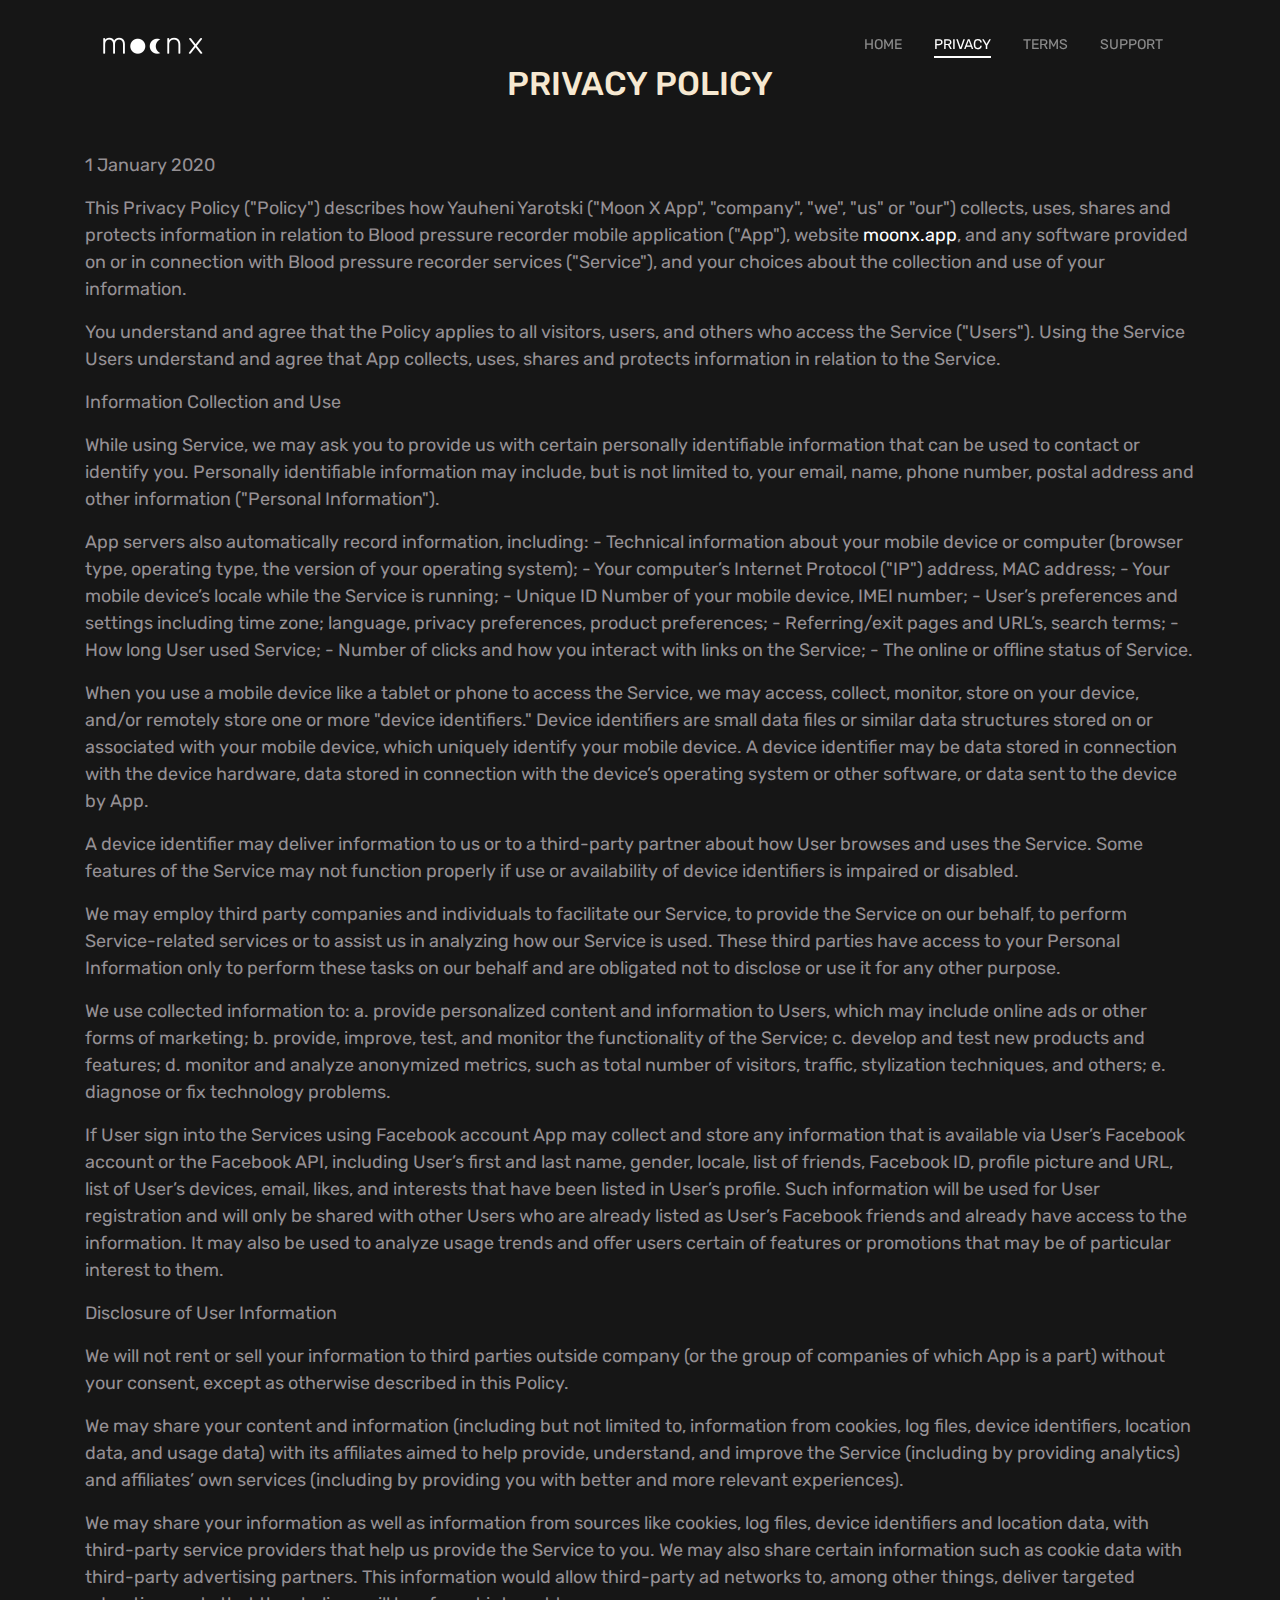
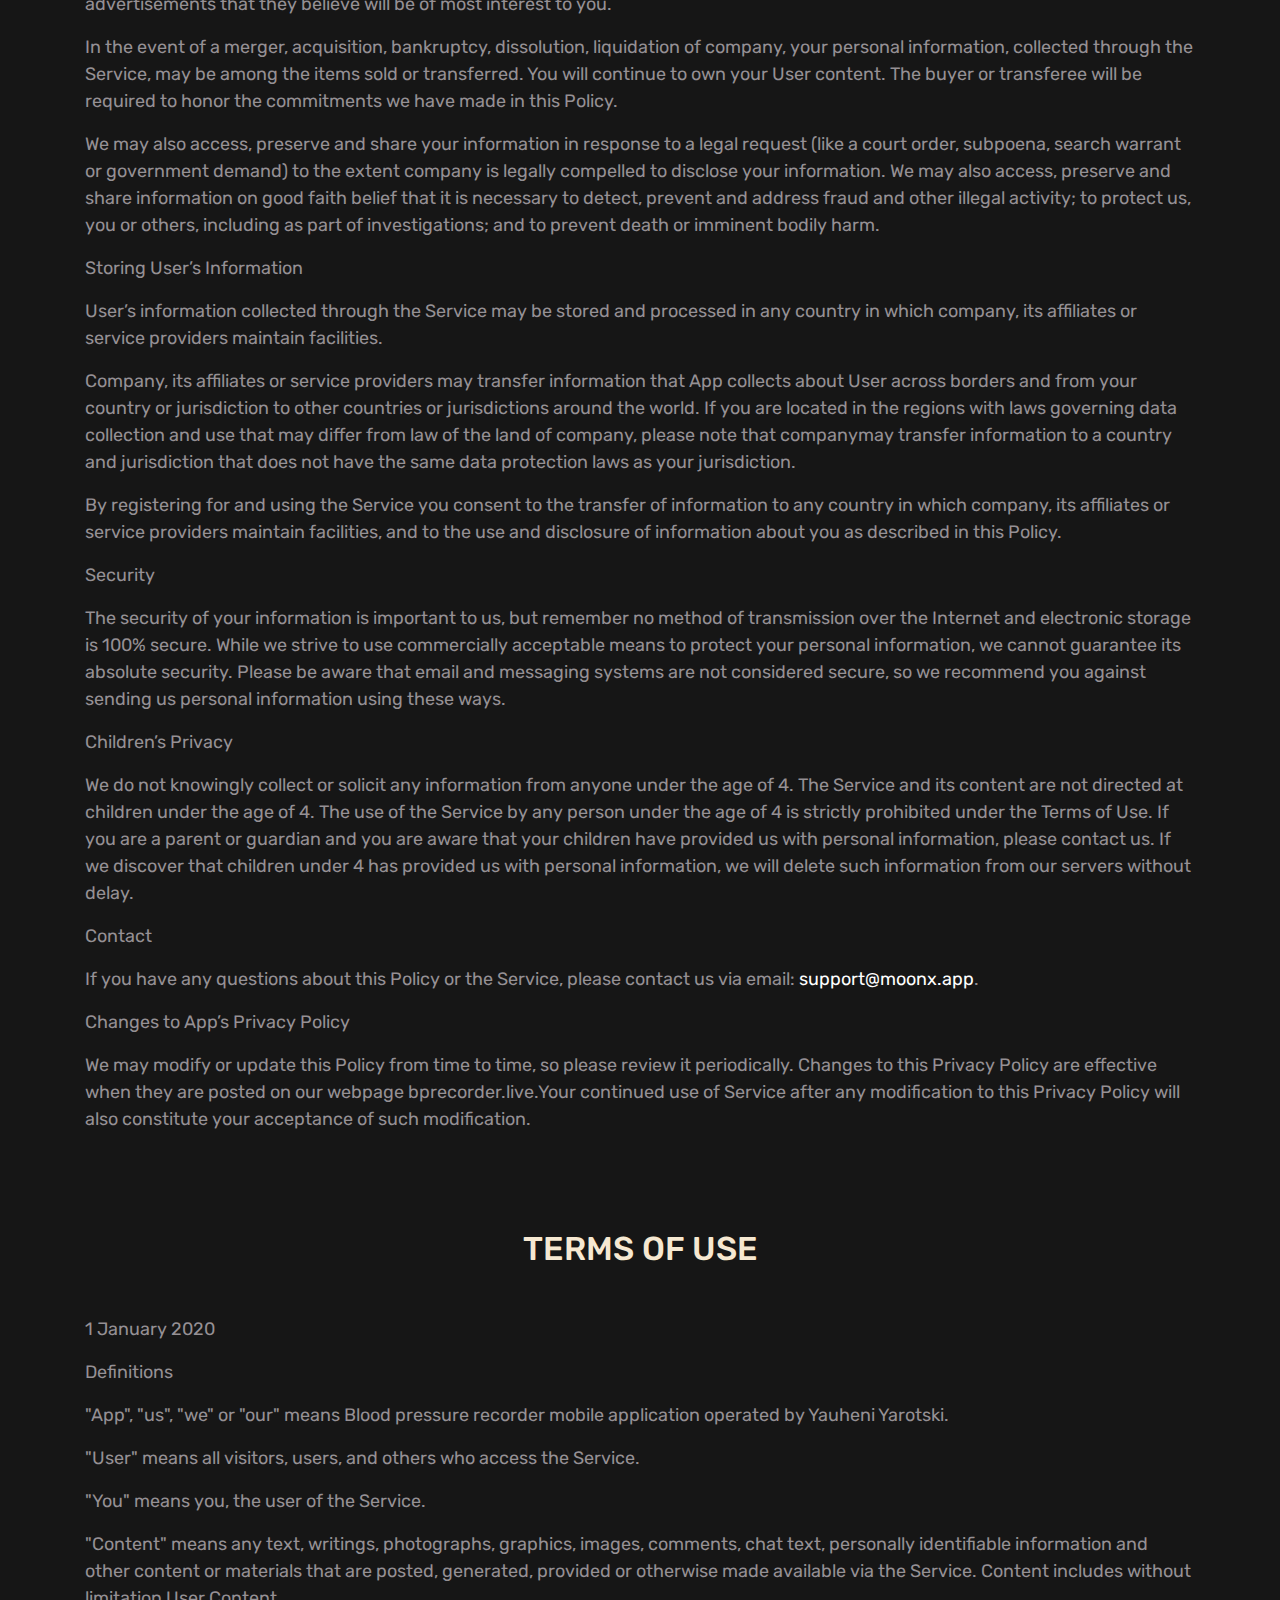
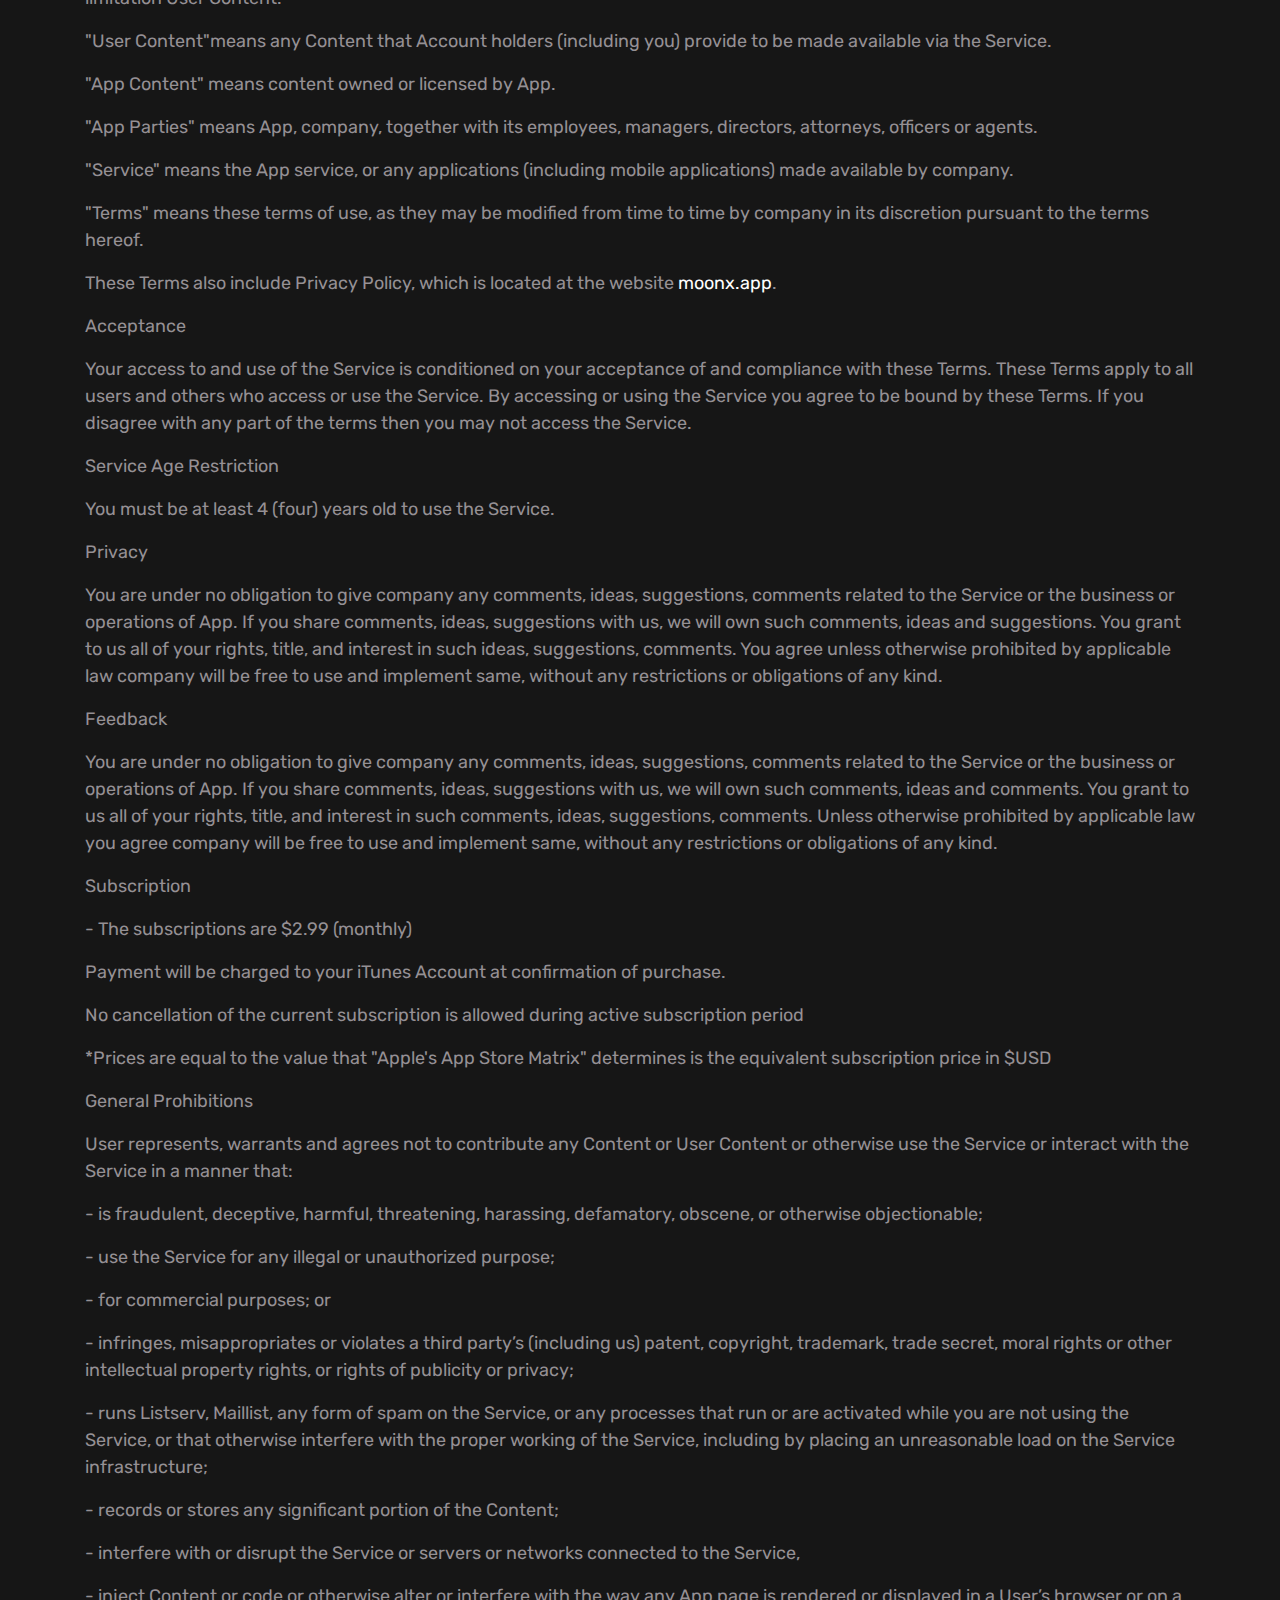
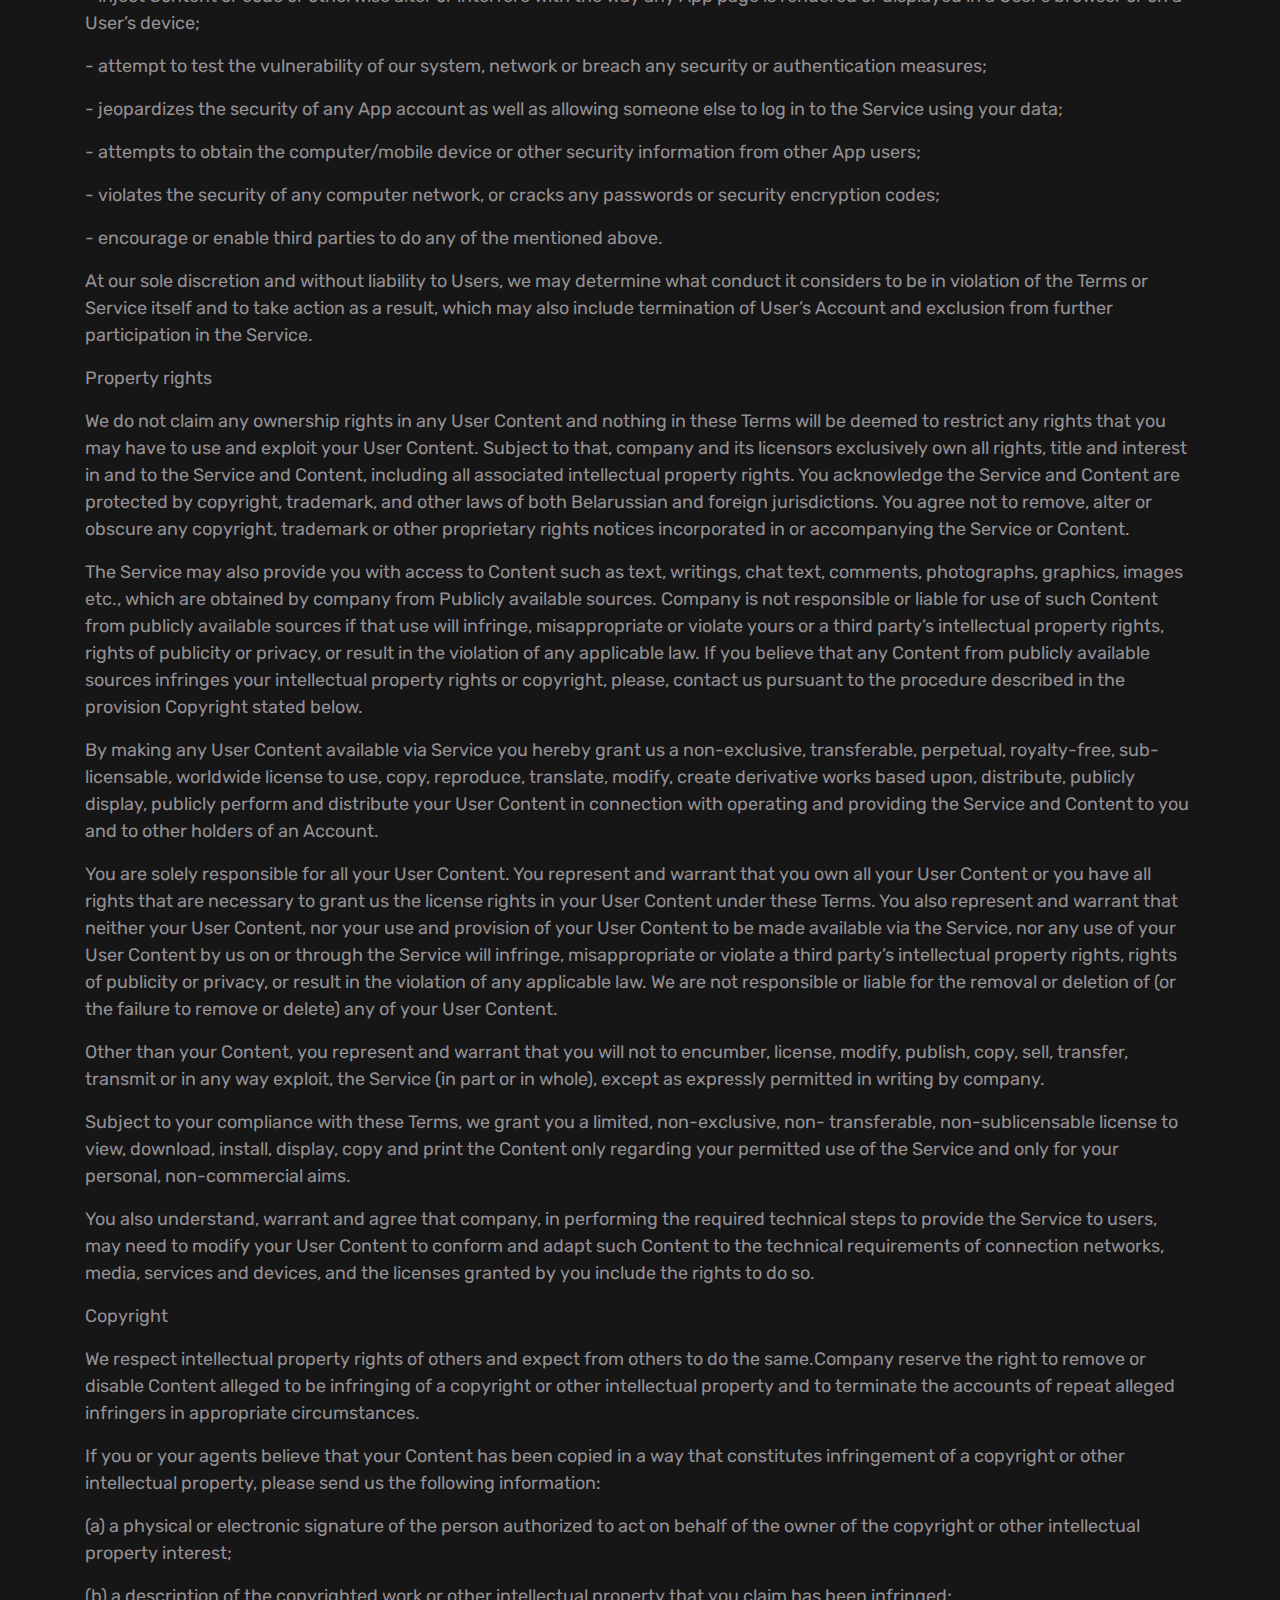
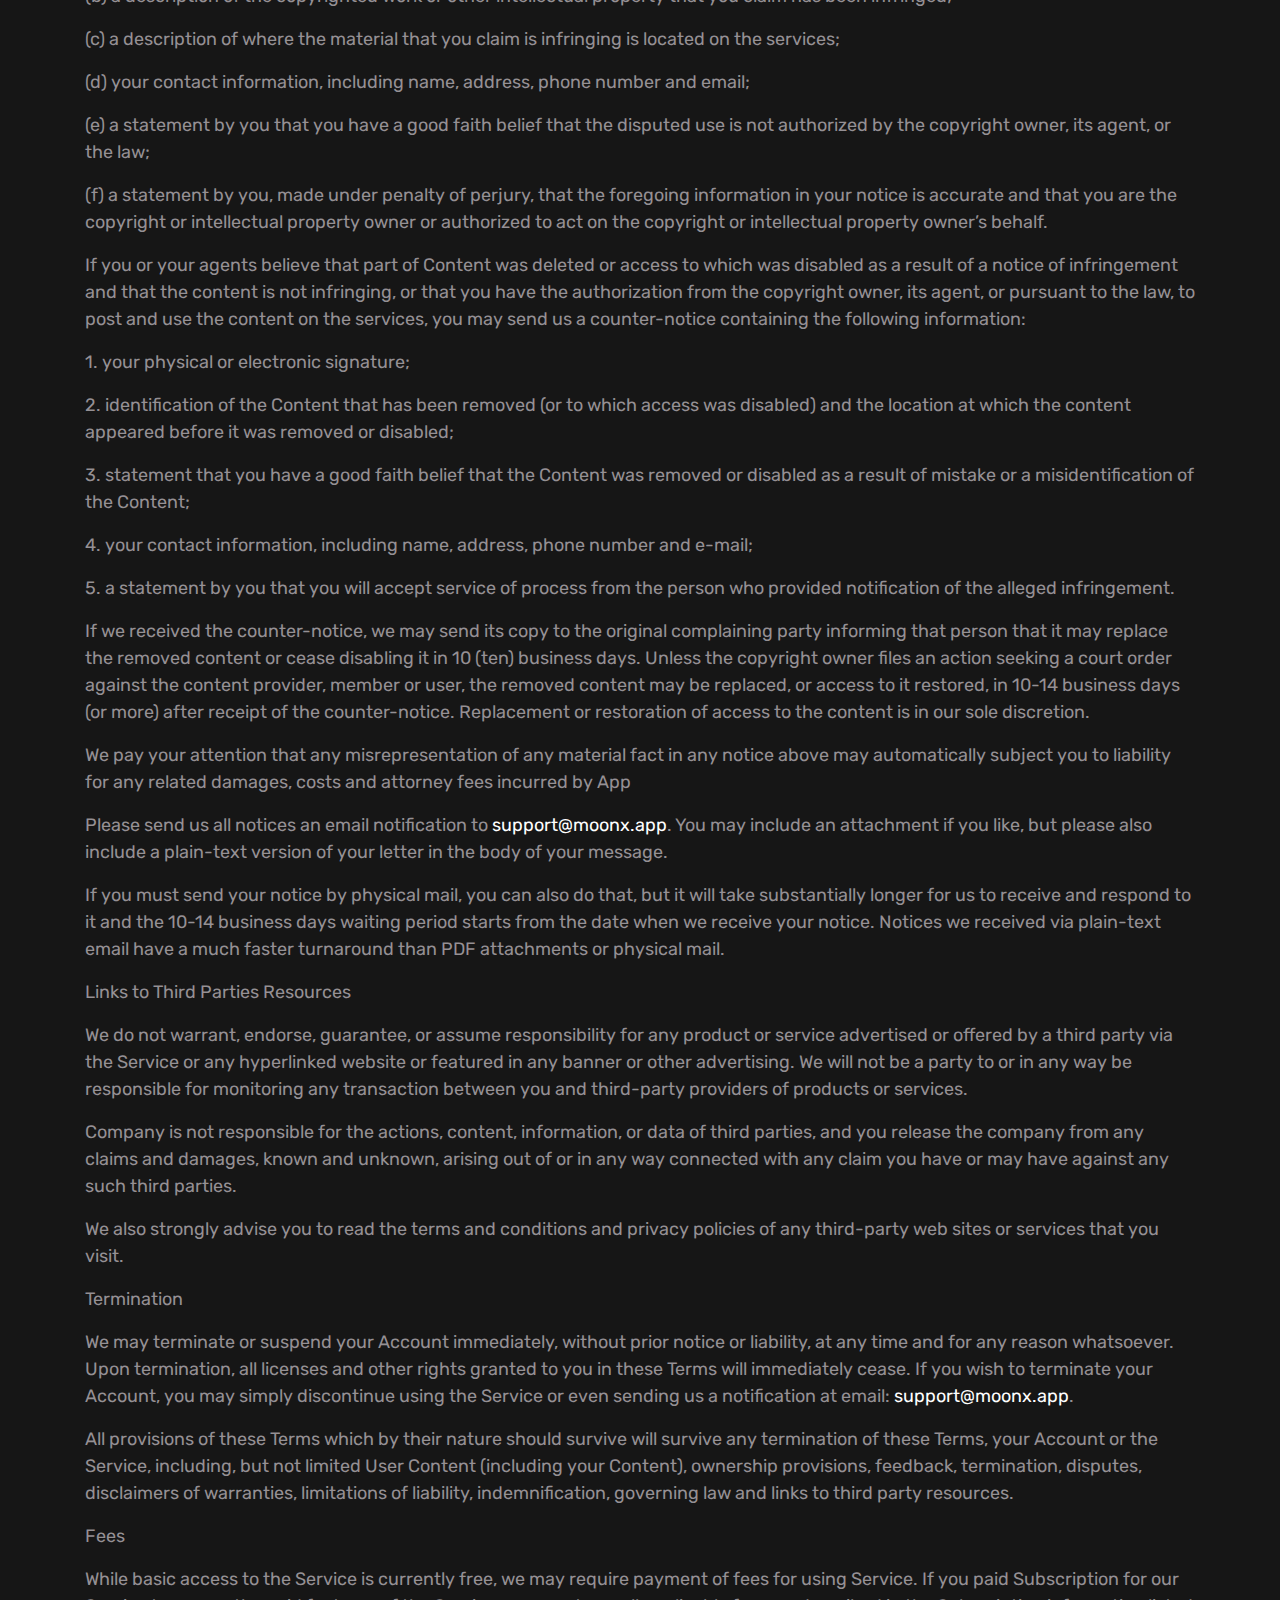
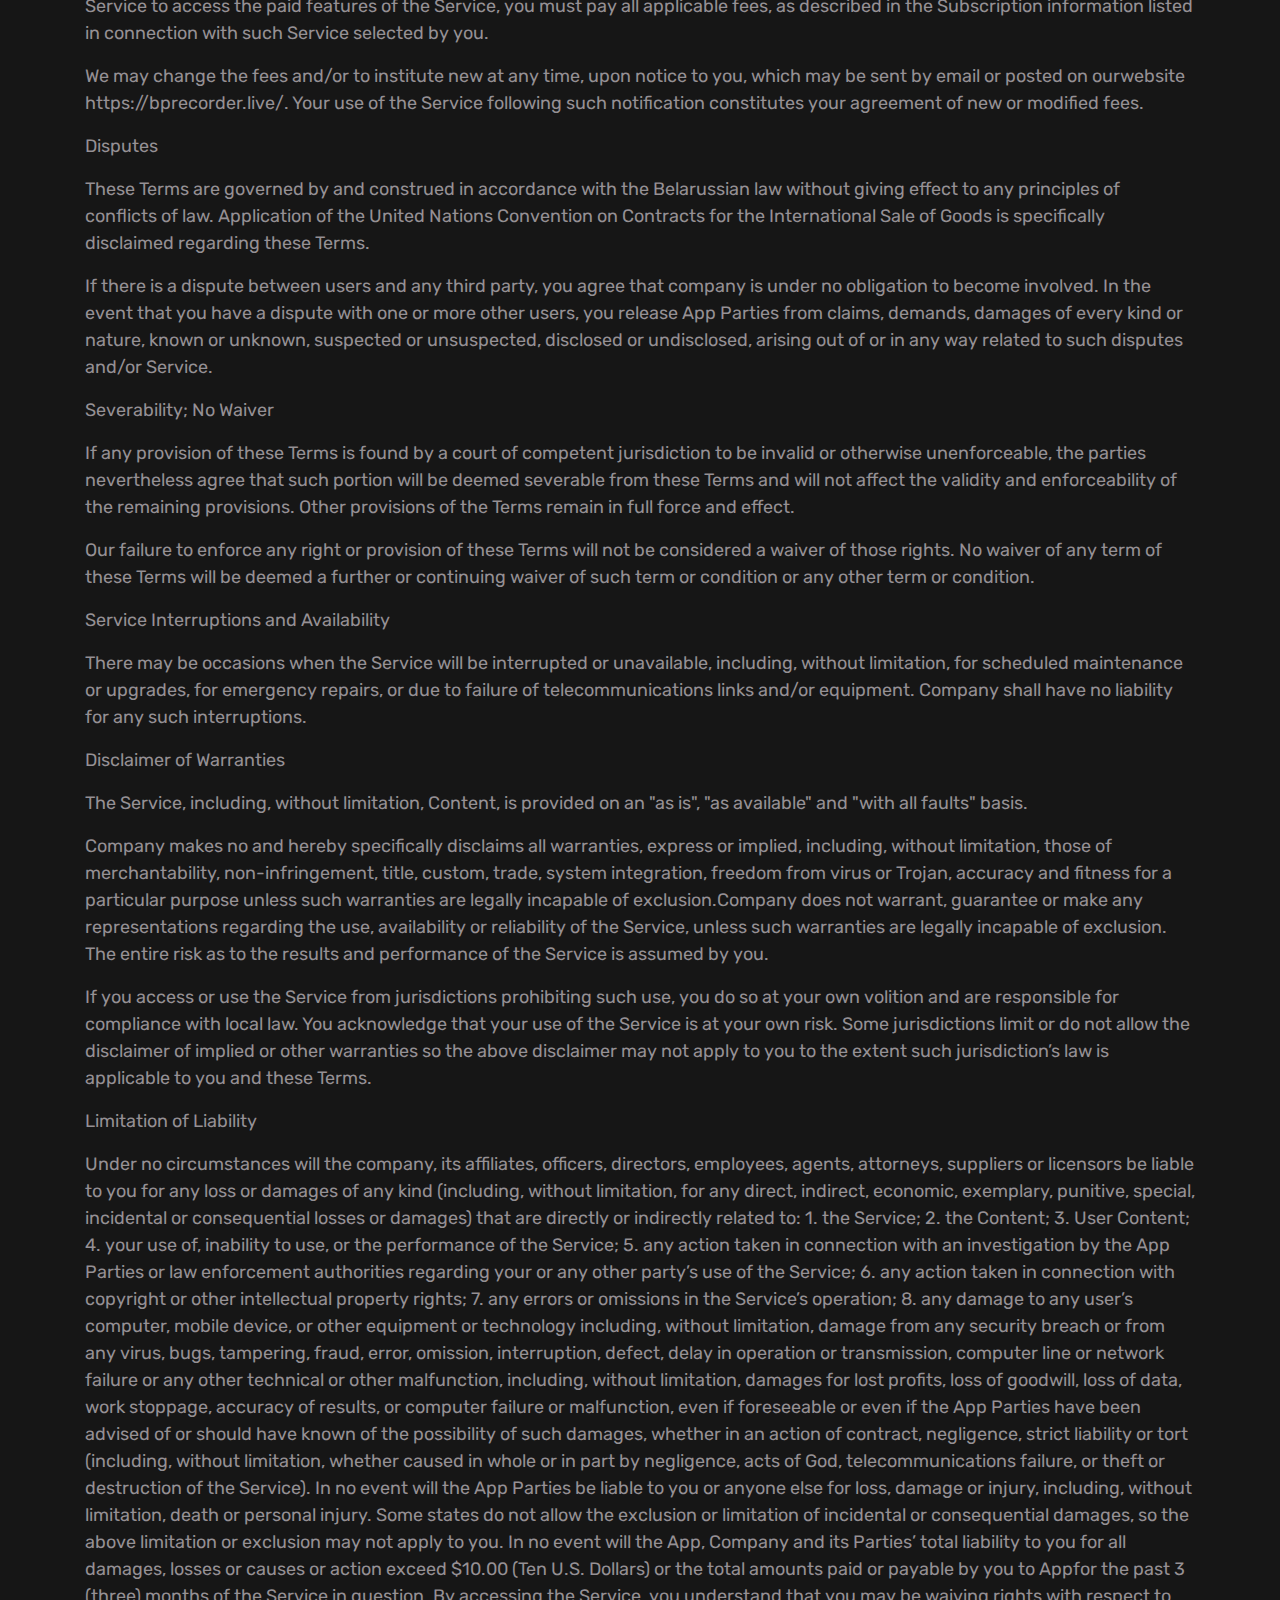
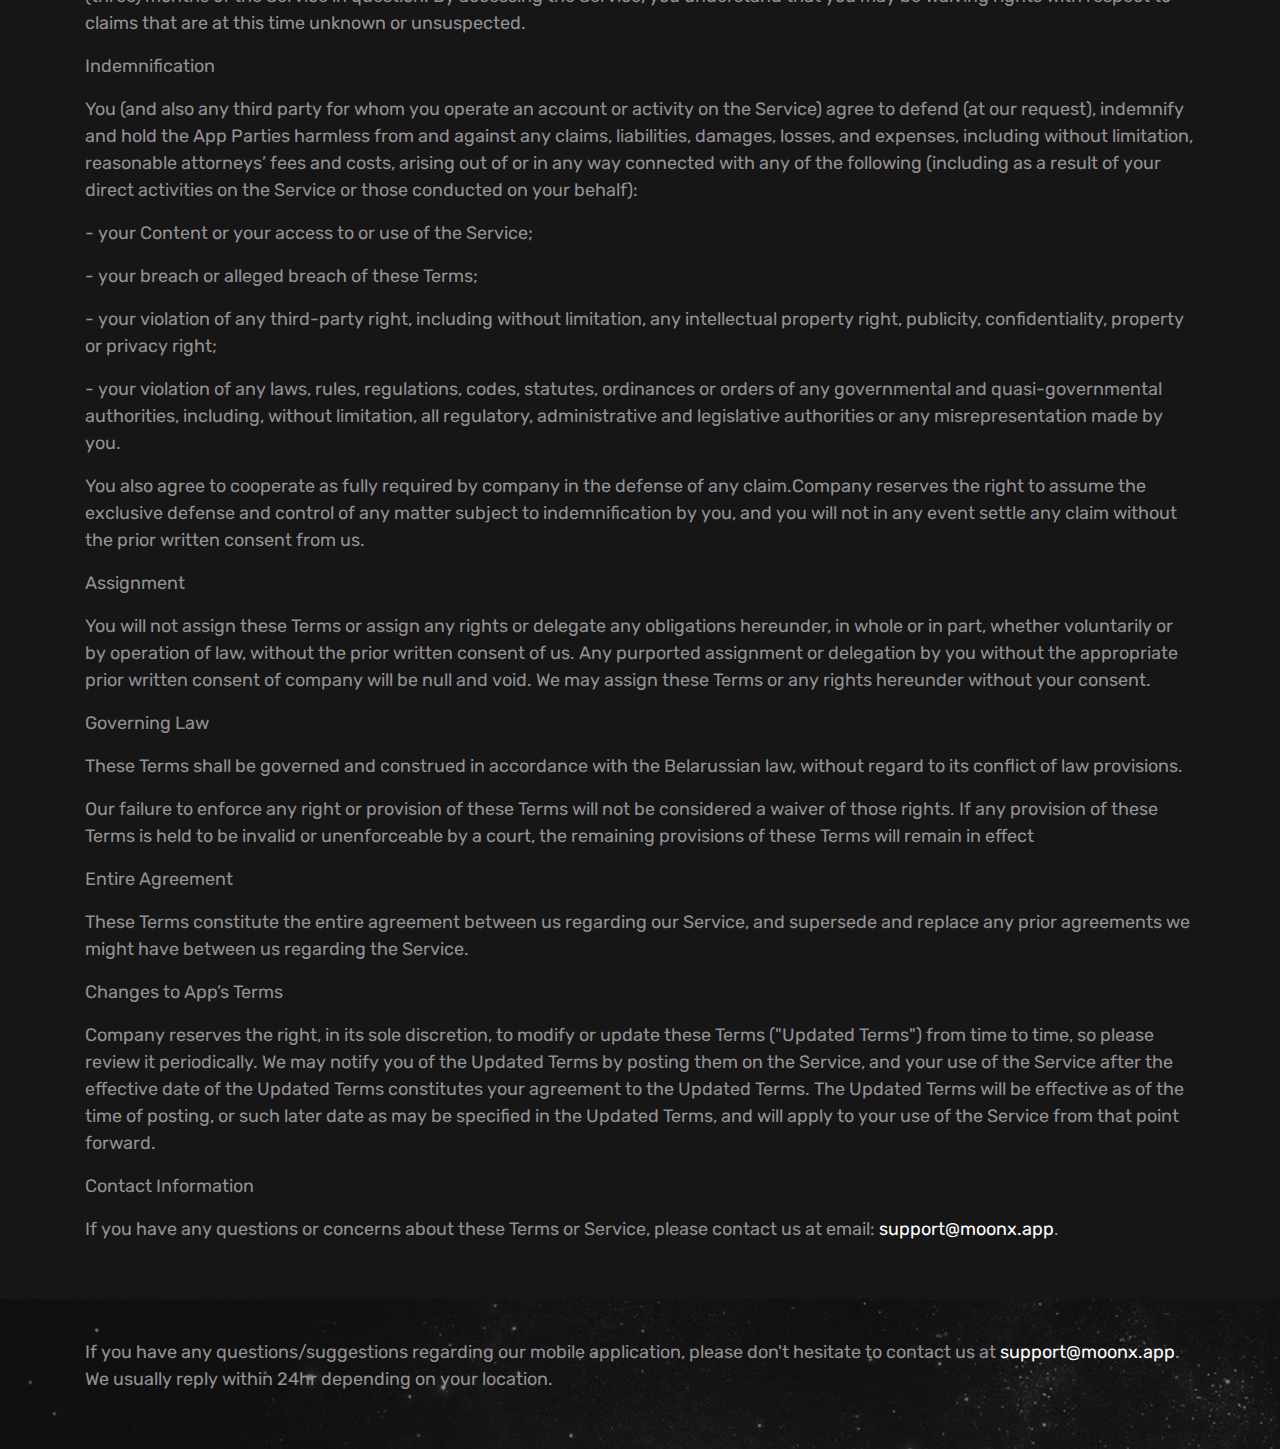
==== privacy.html @ 7638b05c "version 7.01.2020" ====
<!doctype html>
<html lang="en">

<head>
    <title>MobApp - App Landing Page Template</title>
    <!-- Required meta tags -->
    <meta charset="utf-8">
    <meta name="viewport" content="width=device-width, initial-scale=1, shrink-to-fit=no">
    <meta name="description" content="Mobland - Mobile App Landing Page Template">
    <meta name="keywords" content="HTML5, bootstrap, mobile, app, landing, ios, android, responsive">
    <!-- Font -->
    <link rel="dns-prefetch" href="//fonts.googleapis.com">
    <link href="https://fonts.googleapis.com/css?family=Rubik:300,400,500" rel="stylesheet">
    <!-- Bootstrap CSS -->
    <link rel="stylesheet" href="css/bootstrap.min.css">
    <!-- Themify Icons -->
    <link rel="stylesheet" href="css/themify-icons.css">
    <!-- Owl carousel -->
    <link rel="stylesheet" href="css/owl.carousel.min.css">
    <!-- Main css -->
    <link href="css/style.css" rel="stylesheet">
    <!-- timer css -->
    <link rel="stylesheet" media="screen" href="css/normalize.css" />
</head>

<body data-spy="scroll" data-target="#navbar" data-offset="30">

    <!-- Nav Menu -->

    <div class="nav-menu fixed-top">
        <div class="container">
            <div class="row">
                <div class="col-md-12">
                    <nav class="navbar navbar-dark navbar-expand-lg">
                        <a class="navbar-brand" href="index.html"><img src="images/logo.png" class="img-fluid" alt="logo"></a> <button class="navbar-toggler" type="button" data-toggle="collapse" data-target="#navbar" aria-controls="navbar" aria-expanded="false" aria-label="Toggle navigation"> <span class="navbar-toggler-icon"></span> </button>
                        <div class="collapse navbar-collapse" id="navbar">
                            <ul class="navbar-nav ml-auto">
                                <li class="nav-item"> <a class="nav-link active" href="index.html">HOME <span class="sr-only">(current)</span></a> </li>
                                <li class="nav-item"> <a class="nav-link" href="#privacy">PRIVACY</a> </li>
                                <li class="nav-item"> <a class="nav-link" href="#terms">TERMS</a> </li>
                                <li class="nav-item"> <a class="nav-link" href="#support">SUPPORT</a> </li>
                            </ul>
                        </div>
                    </nav>
                </div>
            </div>
        </div>
    </div>




    <div class="section light-bg" id="privacy">
        <div class="container">
            <div class="section-title">          
                </br><h3>PRIVACY POLICY</h3>
            </div>

<p>1 January 2020</p>
<p>This Privacy Policy ("Policy") describes how Yauheni Yarotski ("Moon X App", "company", "we", "us" or "our") collects, uses, shares and protects information in relation to Blood pressure recorder mobile application ("App"), website <a href="https://moonx.app/">moonx.app</a>, and any software provided on or in connection with Blood pressure recorder services ("Service"), and your choices about the collection and use of your information.</p>
<p>You understand and agree that the Policy applies to all visitors, users, and others who access the Service ("Users"). Using the Service Users understand and agree that App collects, uses, shares and protects information in relation to the Service.</p>
<p>Information Collection and Use</p>
<p>While using Service, we may ask you to provide us with certain personally identifiable information that can be used to contact or identify you. Personally identifiable information may include, but is not limited to, your email, name, phone number, postal address and other information ("Personal Information").</p>
<p>App servers also automatically record information, including:

- Technical information about your mobile device or computer (browser type, operating type, the version of your operating system);

- Your computer’s Internet Protocol ("IP") address, MAC address;

- Your mobile device’s locale while the Service is running;

- Unique ID Number of your mobile device, IMEI number;

- User’s preferences and settings including time zone; language, privacy preferences, product preferences;
- Referring/exit pages and URL’s, search terms;
- How long User used Service;

- Number of clicks and how you interact with links on the Service;
- The online or offline status of Service.</p>
<p>When you use a mobile device like a tablet or phone to access the Service, we may access, collect, monitor, store on your device, and/or remotely store one or more "device identifiers." Device identifiers are small data files or similar data structures stored on or associated with your mobile device, which uniquely identify your mobile device. A device identifier may be data stored in connection with the device hardware, data stored in connection with the device’s operating system or other software, or data sent to the device by App.</p>
<p>A device identifier may deliver information to us or to a third-party partner about how User browses and uses the Service. Some features of the Service may not function properly if use or availability of device identifiers is impaired or disabled.</p>
<p>We may employ third party companies and individuals to facilitate our Service, to provide the Service on our behalf, to perform Service-related services or to assist us in analyzing how our Service is used. These third parties have access to your Personal Information only to perform these tasks on our behalf and are obligated not to disclose or use it for any other purpose.</p>
<p>We use collected information to:

a. provide personalized content and information to Users, which may include online ads or other forms of marketing;

b. provide, improve, test, and monitor the functionality of the Service;

c. develop and test new products and features;

d. monitor and analyze anonymized metrics, such as total number of visitors, traffic, stylization techniques, and others;

e. diagnose or fix technology problems.</p>
<p>If User sign into the Services using Facebook account App may collect and store any information that is available via User’s Facebook account or the Facebook API, including User’s first and last name, gender, locale, list of friends, Facebook ID, profile picture and URL, list of User’s devices, email, likes, and interests that have been listed in User’s profile. Such information will be used for User registration and will only be shared with other Users who are already listed as User’s Facebook friends and already have access to the information. It may also be used to analyze usage trends and offer users certain of features or promotions that may be of particular interest to them.</p>
<p>Disclosure of User Information</p>
<p>We will not rent or sell your information to third parties outside company (or the group of companies of which App is a part) without your consent, except as otherwise described in this Policy.</p>
<p>We may share your content and information (including but not limited to, information from cookies, log files, device identifiers, location data, and usage data) with its affiliates aimed to help provide, understand, and improve the Service (including by providing analytics) and affiliates’ own services (including by providing you with better and more relevant experiences).</p>
<p>We may share your information as well as information from sources like cookies, log files, device identifiers and location data, with third-party service providers that help us provide the Service to you. We may also share certain information such as cookie data with third-party advertising partners. This information would allow third-party ad networks to, among other things, deliver targeted advertisements that they believe will be of most interest to you.</p>
<p>In the event of a merger, acquisition, bankruptcy, dissolution, liquidation of company, your personal information, collected through the Service, may be among the items sold or transferred. You will continue to own your User content. The buyer or transferee will be required to honor the commitments we have made in this Policy.</p>
<p>We may also access, preserve and share your information in response to a legal request (like a court order, subpoena, search warrant or government demand) to the extent company is legally compelled to disclose your information. We may also access, preserve and share information on good faith belief that it is necessary to detect, prevent and address fraud and other illegal activity; to protect us, you or others, including as part of investigations; and to prevent death or imminent bodily harm.</p>
<p>Storing User’s Information</p>
<p>User’s information collected through the Service may be stored and processed in any country in which company, its affiliates or service providers maintain facilities.</p>
<p>Company, its affiliates or service providers may transfer information that App collects about User across borders and from your country or jurisdiction to other countries or jurisdictions around the world. If you are located in the regions with laws governing data collection and use that may differ from law of the land of company, please note that companymay transfer information to a country and jurisdiction that does not have the same data protection laws as your jurisdiction.</p>
<p>By registering for and using the Service you consent to the transfer of information to any country in which company, its affiliates or service providers maintain facilities, and to the use and disclosure of information about you as described in this Policy.</p>
<p>Security</p>
<p>The security of your information is important to us, but remember no method of transmission over the Internet and electronic storage is 100% secure. While we strive to use commercially acceptable means to protect your personal information, we cannot guarantee its absolute security. Please be aware that email and messaging systems are not considered secure, so we recommend you against sending us personal information using these ways.</p>
<p>Children’s Privacy</p>
<p>We do not knowingly collect or solicit any information from anyone under the age of 4. The Service and its content are not directed at children under the age of 4. The use of the Service by any person under the age of 4 is strictly prohibited under the Terms of Use. If you are a parent or guardian and you are aware that your children have provided us with personal information, please contact us. If we discover that children under 4 has provided us with personal information, we will delete such information from our servers without delay.</p>
<p>Contact</p>
<p>If you have any questions about this Policy or the Service, please contact us via email: <a href="mailto:support@moonx.app">support@moonx.app</a>.</p>
<p>Changes to App’s Privacy Policy</p>
<p>
We may modify or update this Policy from time to time, so please review it periodically. Changes to this Privacy Policy are effective when they are posted on our webpage bprecorder.live.Your continued use of Service after any modification to this Privacy Policy will also constitute your acceptance of such modification.
</p></p>            


        </div>
    </div>
    <!-- // end .section -->
    
    <div class="section light-bg" id="terms">
        <div class="container">
            <div class="section-title">
                <h3>TERMS OF USE</h3>
            </div>

<p>
1 January 2020
</p>
<p>Definitions</p>
<p>"App", "us", "we" or "our" means Blood pressure recorder mobile application operated by Yauheni Yarotski.</p>
<p>"User" means all visitors, users, and others who access the Service.</p>
<p>"You" means you, the user of the Service.</p>
<p>"Content" means any text, writings, photographs, graphics, images, comments, chat text, personally identifiable information and other content or materials that are posted, generated, provided or otherwise made available via the Service. Content includes without limitation User Content.</p>
<p>"User Content"means any Content that Account holders (including you) provide to be made available via the Service.</p>
<p>"App Content" means content owned or licensed by App.</p>
<p>"App Parties" means App, company, together with its employees, managers, directors, attorneys, officers or agents.</p>
<p>"Service" means the App service, or any applications (including mobile applications) made available by company.</p>
<p>"Terms" means these terms of use, as they may be modified from time to time by company in its discretion pursuant to the terms hereof.</p>
<p>These Terms also include Privacy Policy, which is located at the website <a href="https://moonx.app/">moonx.app</a>.</p>


<p>Acceptance</p>
<p>Your access to and use of the Service is conditioned on your acceptance of and compliance with these Terms. These Terms apply to all users and others who access or use the Service. By accessing or using the Service you agree to be bound by these Terms. If you disagree with any part of the terms then you may not access the Service.</p>
<p>Service Age Restriction</p>
<p>You must be at least 4 (four) years old to use the Service.</p>
<p>Privacy</p>
<p>You are under no obligation to give company any comments, ideas, suggestions, comments related to the Service or the business or operations of App. If you share comments, ideas, suggestions with us, we will own such comments, ideas and suggestions. You grant to us all of your rights, title, and interest in such ideas, suggestions, comments. You agree unless otherwise prohibited by applicable law company will be free to use and implement same, without any restrictions or obligations of any kind.</p>
<p>Feedback</p>
<p>You are under no obligation to give company any comments, ideas, suggestions, comments related to the Service or the business or operations of App. If you share comments, ideas, suggestions with us, we will own such comments, ideas and comments. You grant to us all of your rights, title, and interest in such comments, ideas, suggestions, comments. Unless otherwise prohibited by applicable law you agree company will be free to use and implement same, without any restrictions or obligations of any kind.</p>
<p>Subscription</p>
<p>- The subscriptions are $2.99 (monthly)</p>
<p>Payment will be charged to your iTunes Account at confirmation of purchase.</p>
<p>No cancellation of the current subscription is allowed during active subscription period</p>
<p>*Prices are equal to the value that "Apple's App Store Matrix" determines is the equivalent subscription price in $USD</p>
<p>General Prohibitions</p>
<p>User represents, warrants and agrees not to contribute any Content or User Content or otherwise use the Service or interact with the Service in a manner that:</p>
<p>- is fraudulent, deceptive, harmful, threatening, harassing, defamatory, obscene, or otherwise objectionable;</p>
<p>- use the Service for any illegal or unauthorized purpose;</p>
<p>- for commercial purposes; or</p>
<p>- infringes, misappropriates or violates a third party’s (including us) patent, copyright, trademark, trade secret, moral rights or other intellectual property rights, or rights of publicity or privacy;</p>
<p>- runs Listserv, Maillist, any form of spam on the Service, or any processes that run or are activated while you are not using the Service, or that otherwise interfere with the proper working of the Service, including by placing an unreasonable load on the Service infrastructure;</p>
<p>- records or stores any significant portion of the Content;</p>
<p>- interfere with or disrupt the Service or servers or networks connected to the Service,</p>
<p>- inject Content or code or otherwise alter or interfere with the way any App page is rendered or displayed in a User’s browser or on a User’s device;</p>
<p>- attempt to test the vulnerability of our system, network or breach any security or authentication measures;</p>
<p>- jeopardizes the security of any App account as well as allowing someone else to log in to the Service using your data;</p>
<p>- attempts to obtain the computer/mobile device or other security information from other App users;</p>
<p>- violates the security of any computer network, or cracks any passwords or security encryption codes;</p>
<p>- encourage or enable third parties to do any of the mentioned above.</p>
<p>At our sole discretion and without liability to Users, we may determine what conduct it considers to be in violation of the Terms or Service itself and to take action as a result, which may also include termination of User’s Account and exclusion from further participation in the Service.</p>
<p>Property rights</p>
<p>We do not claim any ownership rights in any User Content and nothing in these Terms will be deemed to restrict any rights that you may have to use and exploit your User Content. Subject to that, company and its licensors exclusively own all rights, title and interest in and to the Service and Content, including all associated intellectual property rights. You acknowledge the Service and Content are protected by copyright, trademark, and other laws of both Belarussian and foreign jurisdictions. You agree not to remove, alter or obscure any copyright, trademark or other proprietary rights notices incorporated in or accompanying the Service or Content.</p>

<p>The Service may also provide you with access to Content such as text, writings, chat text, comments, photographs, graphics, images etc., which are obtained by company from Publicly available sources. Company is not responsible or liable for use of such Content from publicly available sources if that use will infringe, misappropriate or violate yours or a third party’s intellectual property rights, rights of publicity or privacy, or result in the violation of any applicable law. If you believe that any Content from publicly available sources infringes your intellectual property rights or copyright, please, contact us pursuant to the procedure described in the provision Copyright stated below.</p>

<p>By making any User Content available via Service you hereby grant us a non-exclusive, transferable, perpetual, royalty-free, sub-licensable, worldwide license to use, copy, reproduce, translate, modify, create derivative works based upon, distribute, publicly display, publicly perform and distribute your User Content in connection with operating and providing the Service and Content to you and to other holders of an Account.</p>

<p>You are solely responsible for all your User Content. You represent and warrant that you own all your User Content or you have all rights that are necessary to grant us the license rights in your User Content under these Terms. You also represent and warrant that neither your User Content, nor your use and provision of your User Content to be made available via the Service, nor any use of your User Content by us on or through the Service will infringe, misappropriate or violate a third party’s intellectual property rights, rights of publicity or privacy, or result in the violation of any applicable law. We are not responsible or liable for the removal or deletion of (or the failure to remove or delete) any of your User Content.</p>

<p>Other than your Content, you represent and warrant that you will not to encumber, license, modify, publish, copy, sell, transfer, transmit or in any way exploit, the Service (in part or in whole), except as expressly permitted in writing by company.</p>

<p>Subject to your compliance with these Terms, we grant you a limited, non-exclusive, non- transferable, non-sublicensable license to view, download, install, display, copy and print the Content only regarding your permitted use of the Service and only for your personal, non-commercial aims.</p>

<p>You also understand, warrant and agree that company, in performing the required technical steps to provide the Service to users, may need to modify your User Content to conform and adapt such Content to the technical requirements of connection networks, media, services and devices, and the licenses granted by you include the rights to do so.</p>


<p>Copyright</p>

<p>We respect intellectual property rights of others and expect from others to do the same.Company reserve the right to remove or disable Content alleged to be infringing of a copyright or other intellectual property and to terminate the accounts of repeat alleged infringers in appropriate circumstances.</p>

<p>If you or your agents believe that your Content has been copied in a way that constitutes infringement of a copyright or other intellectual property, please send us the following information:</p>

<p>(a) a physical or electronic signature of the person authorized to act on behalf of the owner of the copyright or other intellectual property interest;</p>

<p>(b) a description of the copyrighted work or other intellectual property that you claim has been infringed;</p>

<p>(c) a description of where the material that you claim is infringing is located on the services;</p>

<p>(d) your contact information, including name, address, phone number and email;</p>

<p>(e) a statement by you that you have a good faith belief that the disputed use is not authorized by the copyright owner, its agent, or the law;</p>

<p>(f) a statement by you, made under penalty of perjury, that the foregoing information in your notice is accurate and that you are the copyright or intellectual property owner or authorized to act on the copyright or intellectual property owner’s behalf.</p>

<p>If you or your agents believe that part of Content was deleted or access to which was disabled as a result of a notice of infringement and that the content is not infringing, or that you have the authorization from the copyright owner, its agent, or pursuant to the law, to post and use the content on the services, you may send us a counter-notice containing the following information:</p>

<p>1. your physical or electronic signature;</p>

<p>2. identification of the Content that has been removed (or to which access was disabled) and the location at which the content appeared before it was removed or disabled;</p>

<p>3. statement that you have a good faith belief that the Content was removed or disabled as a result of mistake or a misidentification of the Content;</p>

<p>4. your contact information, including name, address, phone number and e-mail;</p>

<p>5. a statement by you that you will accept service of process from the person who provided notification of the alleged infringement.</p>

<p>If we received the counter-notice, we may send its copy to the original complaining party informing that person that it may replace the removed content or cease disabling it in 10 (ten) business days. Unless the copyright owner files an action seeking a court order against the content provider, member or user, the removed content may be replaced, or access to it restored, in 10-14 business days (or more) after receipt of the counter-notice. Replacement or restoration of access to the content is in our sole discretion.</p>

<p>We pay your attention that any misrepresentation of any material fact in any notice above may automatically subject you to liability for any related damages, costs and attorney fees incurred by App</p>

<p>Please send us all notices an email notification to <a href="mailto:support@moonx.app">support@moonx.app</a>. You may include an attachment if you like, but please also include a plain-text version of your letter in the body of your message.</p>

<p>If you must send your notice by physical mail, you can also do that, but it will take substantially longer for us to receive and respond to it and the 10-14 business days waiting period starts from the date when we receive your notice. Notices we received via plain-text email have a much faster turnaround than PDF attachments or physical mail.</p>

<p>Links to Third Parties Resources</p>

<p>We do not warrant, endorse, guarantee, or assume responsibility for any product or service advertised or offered by a third party via the Service or any hyperlinked website or featured in any banner or other advertising. We will not be a party to or in any way be responsible for monitoring any transaction between you and third-party providers of products or services.</p>

<p>Company is not responsible for the actions, content, information, or data of third parties, and you release the company from any claims and damages, known and unknown, arising out of or in any way connected with any claim you have or may have against any such third parties.</p>

<p>We also strongly advise you to read the terms and conditions and privacy policies of any third-party web sites or services that you visit.</p>

<p>Termination</p>

<p>We may terminate or suspend your Account immediately, without prior notice or liability, at any time and for any reason whatsoever. Upon termination, all licenses and other rights granted to you in these Terms will immediately cease. If you wish to terminate your Account, you may simply discontinue using the Service or even sending us a notification at email: <a href="mailto:support@moonx.app">support@moonx.app</a>.</p>

<p>All provisions of these Terms which by their nature should survive will survive any termination of these Terms, your Account or the Service, including, but not limited User Content (including your Content), ownership provisions, feedback, termination, disputes, disclaimers of warranties, limitations of liability, indemnification, governing law and links to third party resources.</p>

<p>Fees</p>

<p>While basic access to the Service is currently free, we may require payment of fees for using Service. If you paid Subscription for our Service to access the paid features of the Service, you must pay all applicable fees, as described in the Subscription information listed in connection with such Service selected by you.</p>

<p>We may change the fees and/or to institute new at any time, upon notice to you, which may be sent by email or posted on ourwebsite https://bprecorder.live/. Your use of the Service following such notification constitutes your agreement of new or modified fees.</p>

<p>Disputes</p>

<p>These Terms are governed by and construed in accordance with the Belarussian law without giving effect to any principles of conflicts of law. Application of the United Nations Convention on Contracts for the International Sale of Goods is specifically disclaimed regarding these Terms.</p>

<p>If there is a dispute between users and any third party, you agree that company is under no obligation to become involved. In the event that you have a dispute with one or more other users, you release App Parties from claims, demands, damages of every kind or nature, known or unknown, suspected or unsuspected, disclosed or undisclosed, arising out of or in any way related to such disputes and/or Service.</p>
<p>Severability; No Waiver</p>
<p>If any provision of these Terms is found by a court of competent jurisdiction to be invalid or otherwise unenforceable, the parties nevertheless agree that such portion will be deemed severable from these Terms and will not affect the validity and enforceability of the remaining provisions. Other provisions of the Terms remain in full force and effect.</p>
<p>Our failure to enforce any right or provision of these Terms will not be considered a waiver of those rights. No waiver of any term of these Terms will be deemed a further or continuing waiver of such term or condition or any other term or condition.</p>
<p>Service Interruptions and Availability</p>
<p>There may be occasions when the Service will be interrupted or unavailable, including, without limitation, for scheduled maintenance or upgrades, for emergency repairs, or due to failure of telecommunications links and/or equipment. Company shall have no liability for any such interruptions.</p>
<p>Disclaimer of Warranties</p>
<p>The Service, including, without limitation, Content, is provided on an "as is", "as available" and "with all faults" basis.</p>
<p>Company makes no and hereby specifically disclaims all warranties, express or implied, including, without limitation, those of merchantability, non-infringement, title, custom, trade, system integration, freedom from virus or Trojan, accuracy and fitness for a particular purpose unless such warranties are legally incapable of exclusion.Company does not warrant, guarantee or make any representations regarding the use, availability or reliability of the Service, unless such warranties are legally incapable of exclusion. The entire risk as to the results and performance of the Service is assumed by you.</p>
<p>If you access or use the Service from jurisdictions prohibiting such use, you do so at your own volition and are responsible for compliance with local law. You acknowledge that your use of the Service is at your own risk. Some jurisdictions limit or do not allow the disclaimer of implied or other warranties so the above disclaimer may not apply to you to the extent such jurisdiction’s law is applicable to you and these Terms.</p>
<p>Limitation of Liability</p>
<p>Under no circumstances will the company, its affiliates, officers, directors, employees, agents, attorneys, suppliers or licensors be liable to you for any loss or damages of any kind (including, without limitation, for any direct, indirect, economic, exemplary, punitive, special, incidental or consequential losses or damages) that are directly or indirectly related to: 1. the Service; 2. the Content; 3. User Content; 4. your use of, inability to use, or the performance of the Service; 5. any action taken in connection with an investigation by the App Parties or law enforcement authorities regarding your or any other party’s use of the Service; 6. any action taken in connection with copyright or other intellectual property rights; 7. any errors or omissions in the Service’s operation; 8. any damage to any user’s computer, mobile device, or other equipment or technology including, without limitation, damage from any security breach or from any virus, bugs, tampering, fraud, error, omission, interruption, defect, delay in operation or transmission, computer line or network failure or any other technical or other malfunction, including, without limitation, damages for lost profits, loss of goodwill, loss of data, work stoppage, accuracy of results, or computer failure or malfunction, even if foreseeable or even if the App Parties have been advised of or should have known of the possibility of such damages, whether in an action of contract, negligence, strict liability or tort (including, without limitation, whether caused in whole or in part by negligence, acts of God, telecommunications failure, or theft or destruction of the Service). In no event will the App Parties be liable to you or anyone else for loss, damage or injury, including, without limitation, death or personal injury. Some states do not allow the exclusion or limitation of incidental or consequential damages, so the above limitation or exclusion may not apply to you. In no event will the App, Company and its Parties’ total liability to you for all damages, losses or causes or action exceed $10.00 (Ten U.S. Dollars) or the total amounts paid or payable by you to Appfor the past 3 (three) months of the Service in question. By accessing the Service, you understand that you may be waiving rights with respect to claims that are at this time unknown or unsuspected.</p>
<p>Indemnification</p>
<p>You (and also any third party for whom you operate an account or activity on the Service) agree to defend (at our request), indemnify and hold the App Parties harmless from and against any claims, liabilities, damages, losses, and expenses, including without limitation, reasonable attorneys’ fees and costs, arising out of or in any way connected with any of the following (including as a result of your direct activities on the Service or those conducted on your behalf):</p>
<p>- your Content or your access to or use of the Service;</p>
<p>- your breach or alleged breach of these Terms;</p>
<p>- your violation of any third-party right, including without limitation, any intellectual property right, publicity, confidentiality, property or privacy right;</p>
<p>- your violation of any laws, rules, regulations, codes, statutes, ordinances or orders of any governmental and quasi-governmental authorities, including, without limitation, all regulatory, administrative and legislative authorities or any misrepresentation made by you.</p>
<p>You also agree to cooperate as fully required by company in the defense of any claim.Company reserves the right to assume the exclusive defense and control of any matter subject to indemnification by you, and you will not in any event settle any claim without the prior written consent from us.</p>
<p>Assignment</p>
<p>You will not assign these Terms or assign any rights or delegate any obligations hereunder, in whole or in part, whether voluntarily or by operation of law, without the prior written consent of us. Any purported assignment or delegation by you without the appropriate prior written consent of company will be null and void. We may assign these Terms or any rights hereunder without your consent.</p>
<p>Governing Law</p>
<p>These Terms shall be governed and construed in accordance with the Belarussian law, without regard to its conflict of law provisions.</p>
<p>Our failure to enforce any right or provision of these Terms will not be considered a waiver of those rights. If any provision of these Terms is held to be invalid or unenforceable by a court, the remaining provisions of these Terms will remain in effect</p>
<p>Entire Agreement</p>
<p>These Terms constitute the entire agreement between us regarding our Service, and supersede and replace any prior agreements we might have between us regarding the Service.</p>
<p>Changes to App’s Terms</p>
<p>Company reserves the right, in its sole discretion, to modify or update these Terms ("Updated Terms") from time to time, so please review it periodically. We may notify you of the Updated Terms by posting them on the Service, and your use of the Service after the effective date of the Updated Terms constitutes your agreement to the Updated Terms. The Updated Terms will be effective as of the time of posting, or such later date as may be specified in the Updated Terms, and will apply to your use of the Service from that point forward.</p>
<p>Contact Information</p>
<p>If you have any questions or concerns about these Terms or Service, please contact us at email: <a href="mailto:support@moonx.app">support@moonx.app</a>.</p>

        </div>

    </div>
    <!-- // end .section -->


    <div class="section bg-gradient">
        <div class="container" id="support">
            
<p>
If you have any questions/suggestions regarding our mobile application, please don't hesitate to contact us at <a href="mailto:support@moonx.app">support@moonx.app</a>. We usually reply within 24hr depending on your location.
</p>

        </div>

    </div>
    <!-- // end .section -->

    <!-- jQuery and Bootstrap -->
    <script src="js/jquery-3.2.1.min.js"></script>
    <script src="js/bootstrap.bundle.min.js"></script>
    <!-- Plugins JS -->
    <script src="js/owl.carousel.min.js"></script>
    <!-- Custom JS -->
    <script src="js/script.js"></script>
    <!-- Timer JS -->
    <script src="js/countdown.js"></script>
</body>

</html>
---- css/themify-icons.css ----
@font-face {
    font-family: 'themify';
    src: url('../fonts/themify.eot?-fvbane');
    src: url('../fonts/themify.eot?#iefix-fvbane') format('embedded-opentype'), url('../fonts/themify.woff?-fvbane') format('woff'), url('../fonts/themify.ttf?-fvbane') format('truetype'), url('../fonts/themify.svg?-fvbane#themify') format('svg');
    font-weight: normal;
    font-style: normal;
}

[class^="ti-"],
[class*=" ti-"] {
    font-family: 'themify';
    speak: none;
    font-style: normal;
    font-weight: normal;
    font-variant: normal;
    text-transform: none;
    line-height: 1;
    /* Better Font Rendering =========== */
    -webkit-font-smoothing: antialiased;
    -moz-osx-font-smoothing: grayscale;
}

.ti-wand:before {
    content: "\e600";
}

.ti-volume:before {
    content: "\e601";
}

.ti-user:before {
    content: "\e602";
}

.ti-unlock:before {
    content: "\e603";
}

.ti-unlink:before {
    content: "\e604";
}

.ti-trash:before {
    content: "\e605";
}

.ti-thought:before {
    content: "\e606";
}

.ti-target:before {
    content: "\e607";
}

.ti-tag:before {
    content: "\e608";
}

.ti-tablet:before {
    content: "\e609";
}

.ti-star:before {
    content: "\e60a";
}

.ti-spray:before {
    content: "\e60b";
}

.ti-signal:before {
    content: "\e60c";
}

.ti-shopping-cart:before {
    content: "\e60d";
}

.ti-shopping-cart-full:before {
    content: "\e60e";
}

.ti-settings:before {
    content: "\e60f";
}

.ti-search:before {
    content: "\e610";
}

.ti-zoom-in:before {
    content: "\e611";
}

.ti-zoom-out:before {
    content: "\e612";
}

.ti-cut:before {
    content: "\e613";
}

.ti-ruler:before {
    content: "\e614";
}

.ti-ruler-pencil:before {
    content: "\e615";
}

.ti-ruler-alt:before {
    content: "\e616";
}

.ti-bookmark:before {
    content: "\e617";
}

.ti-bookmark-alt:before {
    content: "\e618";
}

.ti-reload:before {
    content: "\e619";
}

.ti-plus:before {
    content: "\e61a";
}

.ti-pin:before {
    content: "\e61b";
}

.ti-pencil:before {
    content: "\e61c";
}

.ti-pencil-alt:before {
    content: "\e61d";
}

.ti-paint-roller:before {
    content: "\e61e";
}

.ti-paint-bucket:before {
    content: "\e61f";
}

.ti-na:before {
    content: "\e620";
}

.ti-mobile:before {
    content: "\e621";
}

.ti-minus:before {
    content: "\e622";
}

.ti-medall:before {
    content: "\e623";
}

.ti-medall-alt:before {
    content: "\e624";
}

.ti-marker:before {
    content: "\e625";
}

.ti-marker-alt:before {
    content: "\e626";
}

.ti-arrow-up:before {
    content: "\e627";
}

.ti-arrow-right:before {
    content: "\e628";
}

.ti-arrow-left:before {
    content: "\e629";
}

.ti-arrow-down:before {
    content: "\e62a";
}

.ti-lock:before {
    content: "\e62b";
}

.ti-location-arrow:before {
    content: "\e62c";
}

.ti-link:before {
    content: "\e62d";
}

.ti-layout:before {
    content: "\e62e";
}

.ti-layers:before {
    content: "\e62f";
}

.ti-layers-alt:before {
    content: "\e630";
}

.ti-key:before {
    content: "\e631";
}

.ti-import:before {
    content: "\e632";
}

.ti-image:before {
    content: "\e633";
}

.ti-heart:before {
    content: "\e634";
}

.ti-heart-broken:before {
    content: "\e635";
}

.ti-hand-stop:before {
    content: "\e636";
}

.ti-hand-open:before {
    content: "\e637";
}

.ti-hand-drag:before {
    content: "\e638";
}

.ti-folder:before {
    content: "\e639";
}

.ti-flag:before {
    content: "\e63a";
}

.ti-flag-alt:before {
    content: "\e63b";
}

.ti-flag-alt-2:before {
    content: "\e63c";
}

.ti-eye:before {
    content: "\e63d";
}

.ti-export:before {
    content: "\e63e";
}

.ti-exchange-vertical:before {
    content: "\e63f";
}

.ti-desktop:before {
    content: "\e640";
}

.ti-cup:before {
    content: "\e641";
}

.ti-crown:before {
    content: "\e642";
}

.ti-comments:before {
    content: "\e643";
}

.ti-comment:before {
    content: "\e644";
}

.ti-comment-alt:before {
    content: "\e645";
}

.ti-close:before {
    content: "\e646";
}

.ti-clip:before {
    content: "\e647";
}

.ti-angle-up:before {
    content: "\e648";
}

.ti-angle-right:before {
    content: "\e649";
}

.ti-angle-left:before {
    content: "\e64a";
}

.ti-angle-down:before {
    content: "\e64b";
}

.ti-check:before {
    content: "\e64c";
}

.ti-check-box:before {
    content: "\e64d";
}

.ti-camera:before {
    content: "\e64e";
}

.ti-announcement:before {
    content: "\e64f";
}

.ti-brush:before {
    content: "\e650";
}

.ti-briefcase:before {
    content: "\e651";
}

.ti-bolt:before {
    content: "\e652";
}

.ti-bolt-alt:before {
    content: "\e653";
}

.ti-blackboard:before {
    content: "\e654";
}

.ti-bag:before {
    content: "\e655";
}

.ti-move:before {
    content: "\e656";
}

.ti-arrows-vertical:before {
    content: "\e657";
}

.ti-arrows-horizontal:before {
    content: "\e658";
}

.ti-fullscreen:before {
    content: "\e659";
}

.ti-arrow-top-right:before {
    content: "\e65a";
}

.ti-arrow-top-left:before {
    content: "\e65b";
}

.ti-arrow-circle-up:before {
    content: "\e65c";
}

.ti-arrow-circle-right:before {
    content: "\e65d";
}

.ti-arrow-circle-left:before {
    content: "\e65e";
}

.ti-arrow-circle-down:before {
    content: "\e65f";
}

.ti-angle-double-up:before {
    content: "\e660";
}

.ti-angle-double-right:before {
    content: "\e661";
}

.ti-angle-double-left:before {
    content: "\e662";
}

.ti-angle-double-down:before {
    content: "\e663";
}

.ti-zip:before {
    content: "\e664";
}

.ti-world:before {
    content: "\e665";
}

.ti-wheelchair:before {
    content: "\e666";
}

.ti-view-list:before {
    content: "\e667";
}

.ti-view-list-alt:before {
    content: "\e668";
}

.ti-view-grid:before {
    content: "\e669";
}

.ti-uppercase:before {
    content: "\e66a";
}

.ti-upload:before {
    content: "\e66b";
}

.ti-underline:before {
    content: "\e66c";
}

.ti-truck:before {
    content: "\e66d";
}

.ti-timer:before {
    content: "\e66e";
}

.ti-ticket:before {
    content: "\e66f";
}

.ti-thumb-up:before {
    content: "\e670";
}

.ti-thumb-down:before {
    content: "\e671";
}

.ti-text:before {
    content: "\e672";
}

.ti-stats-up:before {
    content: "\e673";
}

.ti-stats-down:before {
    content: "\e674";
}

.ti-split-v:before {
    content: "\e675";
}

.ti-split-h:before {
    content: "\e676";
}

.ti-smallcap:before {
    content: "\e677";
}

.ti-shine:before {
    content: "\e678";
}

.ti-shift-right:before {
    content: "\e679";
}

.ti-shift-left:before {
    content: "\e67a";
}

.ti-shield:before {
    content: "\e67b";
}

.ti-notepad:before {
    content: "\e67c";
}

.ti-server:before {
    content: "\e67d";
}

.ti-quote-right:before {
    content: "\e67e";
}

.ti-quote-left:before {
    content: "\e67f";
}

.ti-pulse:before {
    content: "\e680";
}

.ti-printer:before {
    content: "\e681";
}

.ti-power-off:before {
    content: "\e682";
}

.ti-plug:before {
    content: "\e683";
}

.ti-pie-chart:before {
    content: "\e684";
}

.ti-paragraph:before {
    content: "\e685";
}

.ti-panel:before {
    content: "\e686";
}

.ti-package:before {
    content: "\e687";
}

.ti-music:before {
    content: "\e688";
}

.ti-music-alt:before {
    content: "\e689";
}

.ti-mouse:before {
    content: "\e68a";
}

.ti-mouse-alt:before {
    content: "\e68b";
}

.ti-money:before {
    content: "\e68c";
}

.ti-microphone:before {
    content: "\e68d";
}

.ti-menu:before {
    content: "\e68e";
}

.ti-menu-alt:before {
    content: "\e68f";
}

.ti-map:before {
    content: "\e690";
}

.ti-map-alt:before {
    content: "\e691";
}

.ti-loop:before {
    content: "\e692";
}

.ti-location-pin:before {
    content: "\e693";
}

.ti-list:before {
    content: "\e694";
}

.ti-light-bulb:before {
    content: "\e695";
}

.ti-Italic:before {
    content: "\e696";
}

.ti-info:before {
    content: "\e697";
}

.ti-infinite:before {
    content: "\e698";
}

.ti-id-badge:before {
    content: "\e699";
}

.ti-hummer:before {
    content: "\e69a";
}

.ti-home:before {
    content: "\e69b";
}

.ti-help:before {
    content: "\e69c";
}

.ti-headphone:before {
    content: "\e69d";
}

.ti-harddrives:before {
    content: "\e69e";
}

.ti-harddrive:before {
    content: "\e69f";
}

.ti-gift:before {
    content: "\e6a0";
}

.ti-game:before {
    content: "\e6a1";
}

.ti-filter:before {
    content: "\e6a2";
}

.ti-files:before {
    content: "\e6a3";
}

.ti-file:before {
    content: "\e6a4";
}

.ti-eraser:before {
    content: "\e6a5";
}

.ti-envelope:before {
    content: "\e6a6";
}

.ti-download:before {
    content: "\e6a7";
}

.ti-direction:before {
    content: "\e6a8";
}

.ti-direction-alt:before {
    content: "\e6a9";
}

.ti-dashboard:before {
    content: "\e6aa";
}

.ti-control-stop:before {
    content: "\e6ab";
}

.ti-control-shuffle:before {
    content: "\e6ac";
}

.ti-control-play:before {
    content: "\e6ad";
}

.ti-control-pause:before {
    content: "\e6ae";
}

.ti-control-forward:before {
    content: "\e6af";
}

.ti-control-backward:before {
    content: "\e6b0";
}

.ti-cloud:before {
    content: "\e6b1";
}

.ti-cloud-up:before {
    content: "\e6b2";
}

.ti-cloud-down:before {
    content: "\e6b3";
}

.ti-clipboard:before {
    content: "\e6b4";
}

.ti-car:before {
    content: "\e6b5";
}

.ti-calendar:before {
    content: "\e6b6";
}

.ti-book:before {
    content: "\e6b7";
}

.ti-bell:before {
    content: "\e6b8";
}

.ti-basketball:before {
    content: "\e6b9";
}

.ti-bar-chart:before {
    content: "\e6ba";
}

.ti-bar-chart-alt:before {
    content: "\e6bb";
}

.ti-back-right:before {
    content: "\e6bc";
}

.ti-back-left:before {
    content: "\e6bd";
}

.ti-arrows-corner:before {
    content: "\e6be";
}

.ti-archive:before {
    content: "\e6bf";
}

.ti-anchor:before {
    content: "\e6c0";
}

.ti-align-right:before {
    content: "\e6c1";
}

.ti-align-left:before {
    content: "\e6c2";
}

.ti-align-justify:before {
    content: "\e6c3";
}

.ti-align-center:before {
    content: "\e6c4";
}

.ti-alert:before {
    content: "\e6c5";
}

.ti-alarm-clock:before {
    content: "\e6c6";
}

.ti-agenda:before {
    content: "\e6c7";
}

.ti-write:before {
    content: "\e6c8";
}

.ti-window:before {
    content: "\e6c9";
}

.ti-widgetized:before {
    content: "\e6ca";
}

.ti-widget:before {
    content: "\e6cb";
}

.ti-widget-alt:before {
    content: "\e6cc";
}

.ti-wallet:before {
    content: "\e6cd";
}

.ti-video-clapper:before {
    content: "\e6ce";
}

.ti-video-camera:before {
    content: "\e6cf";
}

.ti-vector:before {
    content: "\e6d0";
}

.ti-themify-logo:before {
    content: "\e6d1";
}

.ti-themify-favicon:before {
    content: "\e6d2";
}

.ti-themify-favicon-alt:before {
    content: "\e6d3";
}

.ti-support:before {
    content: "\e6d4";
}

.ti-stamp:before {
    content: "\e6d5";
}

.ti-split-v-alt:before {
    content: "\e6d6";
}

.ti-slice:before {
    content: "\e6d7";
}

.ti-shortcode:before {
    content: "\e6d8";
}

.ti-shift-right-alt:before {
    content: "\e6d9";
}

.ti-shift-left-alt:before {
    content: "\e6da";
}

.ti-ruler-alt-2:before {
    content: "\e6db";
}

.ti-receipt:before {
    content: "\e6dc";
}

.ti-pin2:before {
    content: "\e6dd";
}

.ti-pin-alt:before {
    content: "\e6de";
}

.ti-pencil-alt2:before {
    content: "\e6df";
}

.ti-palette:before {
    content: "\e6e0";
}

.ti-more:before {
    content: "\e6e1";
}

.ti-more-alt:before {
    content: "\e6e2";
}

.ti-microphone-alt:before {
    content: "\e6e3";
}

.ti-magnet:before {
    content: "\e6e4";
}

.ti-line-double:before {
    content: "\e6e5";
}

.ti-line-dotted:before {
    content: "\e6e6";
}

.ti-line-dashed:before {
    content: "\e6e7";
}

.ti-layout-width-full:before {
    content: "\e6e8";
}

.ti-layout-width-default:before {
    content: "\e6e9";
}

.ti-layout-width-default-alt:before {
    content: "\e6ea";
}

.ti-layout-tab:before {
    content: "\e6eb";
}

.ti-layout-tab-window:before {
    content: "\e6ec";
}

.ti-layout-tab-v:before {
    content: "\e6ed";
}

.ti-layout-tab-min:before {
    content: "\e6ee";
}

.ti-layout-slider:before {
    content: "\e6ef";
}

.ti-layout-slider-alt:before {
    content: "\e6f0";
}

.ti-layout-sidebar-right:before {
    content: "\e6f1";
}

.ti-layout-sidebar-none:before {
    content: "\e6f2";
}

.ti-layout-sidebar-left:before {
    content: "\e6f3";
}

.ti-layout-placeholder:before {
    content: "\e6f4";
}

.ti-layout-menu:before {
    content: "\e6f5";
}

.ti-layout-menu-v:before {
    content: "\e6f6";
}

.ti-layout-menu-separated:before {
    content: "\e6f7";
}

.ti-layout-menu-full:before {
    content: "\e6f8";
}

.ti-layout-media-right-alt:before {
    content: "\e6f9";
}

.ti-layout-media-right:before {
    content: "\e6fa";
}

.ti-layout-media-overlay:before {
    content: "\e6fb";
}

.ti-layout-media-overlay-alt:before {
    content: "\e6fc";
}

.ti-layout-media-overlay-alt-2:before {
    content: "\e6fd";
}

.ti-layout-media-left-alt:before {
    content: "\e6fe";
}

.ti-layout-media-left:before {
    content: "\e6ff";
}

.ti-layout-media-center-alt:before {
    content: "\e700";
}

.ti-layout-media-center:before {
    content: "\e701";
}

.ti-layout-list-thumb:before {
    content: "\e702";
}

.ti-layout-list-thumb-alt:before {
    content: "\e703";
}

.ti-layout-list-post:before {
    content: "\e704";
}

.ti-layout-list-large-image:before {
    content: "\e705";
}

.ti-layout-line-solid:before {
    content: "\e706";
}

.ti-layout-grid4:before {
    content: "\e707";
}

.ti-layout-grid3:before {
    content: "\e708";
}

.ti-layout-grid2:before {
    content: "\e709";
}

.ti-layout-grid2-thumb:before {
    content: "\e70a";
}

.ti-layout-cta-right:before {
    content: "\e70b";
}

.ti-layout-cta-left:before {
    content: "\e70c";
}

.ti-layout-cta-center:before {
    content: "\e70d";
}

.ti-layout-cta-btn-right:before {
    content: "\e70e";
}

.ti-layout-cta-btn-left:before {
    content: "\e70f";
}

.ti-layout-column4:before {
    content: "\e710";
}

.ti-layout-column3:before {
    content: "\e711";
}

.ti-layout-column2:before {
    content: "\e712";
}

.ti-layout-accordion-separated:before {
    content: "\e713";
}

.ti-layout-accordion-merged:before {
    content: "\e714";
}

.ti-layout-accordion-list:before {
    content: "\e715";
}

.ti-ink-pen:before {
    content: "\e716";
}

.ti-info-alt:before {
    content: "\e717";
}

.ti-help-alt:before {
    content: "\e718";
}

.ti-headphone-alt:before {
    content: "\e719";
}

.ti-hand-point-up:before {
    content: "\e71a";
}

.ti-hand-point-right:before {
    content: "\e71b";
}

.ti-hand-point-left:before {
    content: "\e71c";
}

.ti-hand-point-down:before {
    content: "\e71d";
}

.ti-gallery:before {
    content: "\e71e";
}

.ti-face-smile:before {
    content: "\e71f";
}

.ti-face-sad:before {
    content: "\e720";
}

.ti-credit-card:before {
    content: "\e721";
}

.ti-control-skip-forward:before {
    content: "\e722";
}

.ti-control-skip-backward:before {
    content: "\e723";
}

.ti-control-record:before {
    content: "\e724";
}

.ti-control-eject:before {
    content: "\e725";
}

.ti-comments-smiley:before {
    content: "\e726";
}

.ti-brush-alt:before {
    content: "\e727";
}

.ti-youtube:before {
    content: "\e728";
}

.ti-vimeo:before {
    content: "\e729";
}

.ti-twitter:before {
    content: "\e72a";
}

.ti-time:before {
    content: "\e72b";
}

.ti-tumblr:before {
    content: "\e72c";
}

.ti-skype:before {
    content: "\e72d";
}

.ti-share:before {
    content: "\e72e";
}

.ti-share-alt:before {
    content: "\e72f";
}

.ti-rocket:before {
    content: "\e730";
}

.ti-pinterest:before {
    content: "\e731";
}

.ti-new-window:before {
    content: "\e732";
}

.ti-microsoft:before {
    content: "\e733";
}

.ti-list-ol:before {
    content: "\e734";
}

.ti-linkedin:before {
    content: "\e735";
}

.ti-layout-sidebar-2:before {
    content: "\e736";
}

.ti-layout-grid4-alt:before {
    content: "\e737";
}

.ti-layout-grid3-alt:before {
    content: "\e738";
}

.ti-layout-grid2-alt:before {
    content: "\e739";
}

.ti-layout-column4-alt:before {
    content: "\e73a";
}

.ti-layout-column3-alt:before {
    content: "\e73b";
}

.ti-layout-column2-alt:before {
    content: "\e73c";
}

.ti-instagram:before {
    content: "\e73d";
}

.ti-google:before {
    content: "\e73e";
}

.ti-github:before {
    content: "\e73f";
}

.ti-flickr:before {
    content: "\e740";
}

.ti-facebook:before {
    content: "\e741";
}

.ti-dropbox:before {
    content: "\e742";
}

.ti-dribbble:before {
    content: "\e743";
}

.ti-apple:before {
    content: "\e744";
}

.ti-android:before {
    content: "\e745";
}

.ti-save:before {
    content: "\e746";
}

.ti-save-alt:before {
    content: "\e747";
}

.ti-yahoo:before {
    content: "\e748";
}

.ti-wordpress:before {
    content: "\e749";
}

.ti-vimeo-alt:before {
    content: "\e74a";
}

.ti-twitter-alt:before {
    content: "\e74b";
}

.ti-tumblr-alt:before {
    content: "\e74c";
}

.ti-trello:before {
    content: "\e74d";
}

.ti-stack-overflow:before {
    content: "\e74e";
}

.ti-soundcloud:before {
    content: "\e74f";
}

.ti-sharethis:before {
    content: "\e750";
}

.ti-sharethis-alt:before {
    content: "\e751";
}

.ti-reddit:before {
    content: "\e752";
}

.ti-pinterest-alt:before {
    content: "\e753";
}

.ti-microsoft-alt:before {
    content: "\e754";
}

.ti-linux:before {
    content: "\e755";
}

.ti-jsfiddle:before {
    content: "\e756";
}

.ti-joomla:before {
    content: "\e757";
}

.ti-html5:before {
    content: "\e758";
}

.ti-flickr-alt:before {
    content: "\e759";
}

.ti-email:before {
    content: "\e75a";
}

.ti-drupal:before {
    content: "\e75b";
}

.ti-dropbox-alt:before {
    content: "\e75c";
}

.ti-css3:before {
    content: "\e75d";
}

.ti-rss:before {
    content: "\e75e";
}

.ti-rss-alt:before {
    content: "\e75f";
}

.ti-lg {
    font-size: 1.33333333em;
    line-height: 0.75em;
    vertical-align: -15%;
}

.ti-2x {
    font-size: 2em;
}

.ti-3x {
    font-size: 3em;
}

.ti-4x {
    font-size: 4em;
}

.ti-5x {
    font-size: 5em;
}
---- css/style.css ----
@charset "UTF-8";

/*

Style   : MobApp CSS
Version : 1.0
Author  : Surjith S M
URI     : https://surjithctly.in/

Copyright © All rights Reserved 

*/


/*------------------------
[TABLE OF CONTENTS]
    
1. GLOBAL STYLES
2. NAVBAR
3. HERO
4. TABS
5. TESTIMONIALS
6. IMAGE GALLERY
7. PRICING
8. CALL TO ACTION
9. FOOTER

------------------------*/


/* GLOBAL
----------------------*/
#CDT {
    font-size: 60px;
    color: #eee;
    margin: auto;
    text-align: center;
    padding-bottom: 45px;
}

#CDT .number-wrapper {
    margin: 10px;
    -moz-box-shadow: 0 5px 8px #000000;
    -webkit-box-shadow: 0 5px 8px #000000;
    box-shadow: 0 5px 8px #000000;
    position: relative;
}

#CDT .number {
    display: inline-block;
    *display: inline;
    *zoom: 1;
    background: #000;
    background-image: linear-gradient(bottom, #000000 2%, #3c3c3c 50%, #000000 100%);
    background-image: -o-linear-gradient(bottom, #000000 2%, #3c3c3c 50%, #000000 100%);
    background-image: -moz-linear-gradient(bottom, #000000 2%, #3c3c3c 50%, #000000 100%);
    background-image: -webkit-linear-gradient(bottom, #000000 2%, #3c3c3c 50%, #000000 100%);
    background-image: -ms-linear-gradient(bottom, #000000 2%, #3c3c3c 50%, #000000 100%);
    -webkit-border-top-right-radius: 7px;
    -webkit-border-bottom-right-radius: 0;
    -webkit-border-bottom-left-radius: 0;
    -webkit-border-top-left-radius: 0;
    -moz-border-radius-topright: 7px;
    -moz-border-radius-bottomright: 0;
    -moz-border-radius-bottomleft: 0;
    -moz-border-radius-topleft: 0;
    border-top-right-radius: 7px;
    border-bottom-right-radius: 0;
    border-bottom-left-radius: 0;
    border-top-left-radius: 0;
    -webkit-border-radius: 7px;
    -moz-border-radius: 7px;
    border-radius: 7px;
    -moz-background-clip: padding;
    -webkit-background-clip: padding-box;
    background-clip: padding-box;
    padding: 0 12px;
    height: 80px;
    line-height: 80px;
    text-align: center;
    border: 1px solid #555;
    -moz-box-shadow: inset 0 4px 0 rgba(255, 255, 255, 0.2);
    -webkit-box-shadow: inset 0 4px 0 rgba(255, 255, 255, 0.2);
    box-shadow: inset 0 4px 0 rgba(255, 255, 255, 0.2);
    -moz-text-shadow: 0 3px 3px #000000;
    -webkit-text-shadow: 0 3px 3px #000000;
    text-shadow: 0 3px 3px #000000;
}
       
#CDT .line {
    position: absolute;
    width: 100%;
    height: 1px;
    top: 52%;
    left: 0;
    background: #000;
    -moz-box-shadow: 0 1px 0 rgba(255, 255, 255, 0.2);
    -webkit-box-shadow: 0 1px 0 rgba(255, 255, 255, 0.2);
    box-shadow: 0 1px 0 rgba(255, 255, 255, 0.2);
}
       
.caption {
   font-size: 12px;
   position: absolute;
   bottom: -30px;
   left: 0;
   text-align: center;
   width: 100%;
   color: #777;
}

body {
    font-family: 'Rubik', sans-serif;
    position: relative;
    background-color: #343434;
}

a {
    color: #fff;
}

a:hover,
a:focus {
    color: #f6e8d1;
}

h1 {
    font-size: 60px;
    font-weight: 300;
    letter-spacing: -1px;
    margin-bottom: 1.5rem;
}

h2 {
    font-size: 45px;
    font-weight: 300;
    color: #f6e8d1;
    letter-spacing: -1px;
    margin-bottom: 1rem;
}

h3 {
    color: #f6e8d1;
    font-size: 33px;
    font-weight: 500;
}

h4 {
    font-size: 20px;
    font-weight: 500;
    color: #f6e8d1;
}

h5 {
    font-size: 28px;
    font-weight: 300;
    color: #f6e8d1;
    margin-bottom: 0.7rem;
}

p {
    color: #959094;
    font-size: 18px;
}


p.lead {
    color: #fff;
    margin-bottom: 2rem;
}

.text-primary {
    color: #fff !important;
}

.light-font {
    font-weight: 300;
}

.btn {
    font-size: 12px;
    font-weight: 400;
    text-transform: uppercase;
    padding: 0.375rem 1.35rem;
    transition: all 0.3s ease;
}

.btn-outline-light:hover {

    background-color: #343434;
    color: #f6e8d1;
}

.btn-primary {
    border-radius: 3px;
    background-image: -moz-linear-gradient( 122deg, #4c4c4c 0%, #000 100%);
    background-image: -webkit-linear-gradient( 122deg, #4c4c4c 0%, #000 100%);
    background-image: -ms-linear-gradient( 122deg, #4c4c4c 0%, #000 100%);
    background-image: linear-gradient( 122deg, #4c4c4c 0%, #000 100%);
    box-shadow: 0px 9px 32px 0px rgba(0, 0, 0, 0.2);
    font-weight: 500;
    padding: 0.6rem 2rem;
    border: 0;
}

.mt-5, .my-5 {
    margin-top: 1rem!important;
    }

.btn-primary:hover,
.btn-primary:focus,
.btn-primary:active,
.btn-primary:not([disabled]):not(.disabled).active,
.btn-primary:not([disabled]):not(.disabled):active,
.show>.btn-primary.dropdown-toggle {
    background-image: linear-gradient( 122deg, #ffffff 0%, #4c4c4c 100%);
    box-shadow: 0px 9px 32px 0px rgba(0, 0, 0, 0.3);
    color: #FFF;
}

.btn-light {
    border-radius: 3px;
    background: #FFF;
    box-shadow: 0px 9px 32px 0px rgba(0, 0, 0, 0.26);
    font-size: 14px;
    font-weight: 500;
    color: #633991;
    margin: 0.5rem;
    padding: 0.7rem 1.6rem;
    line-height: 1.8;
}

.btn-group-lg>.btn,
.btn-lg {
    padding: 0.8rem 1rem;
    font-size: 15px;
}

.light-bg {
    background-color: #161616;
}

.section {
    padding: 40px 0 40px 0;
}

.section-title {
    text-align: center;
    margin-bottom: 3rem;
}

.section-title small {
    color: #878787;
}

@media (max-width:767px) {
    h1 {
        font-size: 40px;
    }
    h2 {
        font-size: 30px;
    }
}


/* NAVBAR
----------------------*/

.nav-menu {
    padding-top: 1rem;
    transition: all 0.3s ease;
}

.nav-menu.is-scrolling,
.nav-menu.menu-is-open {
    background-color: #343434;
}

.nav-menu.is-scrolling {
    padding: 0;
}

.navbar-nav .nav-link {
    position: relative;
}

@media (min-width: 992px) {
    .navbar-expand-lg .navbar-nav .nav-link {
        padding-right: 1rem;
        padding-left: 1rem;
        font-size: 14px;
    }
    .navbar-nav>.nav-item>.nav-link.active:after {
        content: "";
        border-bottom: 2px solid #fff;
        left: 1rem;
        right: 1rem;
        bottom: 5px;
        height: 1px;
        position: absolute;
    }
}

@media (max-width:991px) {
    .navbar-nav.is-scrolling {
        padding-bottom: 1rem;
    }
    .navbar-nav .nav-item {
        text-align: center;
    }
}


/* HERO
----------------------*/

header {
    padding: 100px 0 0;
    text-align: center;
    color: #FFF;
}

.bg-gradient {
    background-image: url('../images/bg.jpg');
}

.tagline {
    font-size: 23px;
    font-weight: 300;
    color: #fff;
    max-width: 800px;
    margin: 0 auto;
}

.img-holder {
    height: 0;
    padding-bottom: 33%;
    overflow: hidden;
}

@media (max-width:1200px) {
    .img-holder {
        padding-bottom: 50%;
    }
}

@media (max-width:767px) {
    .tagline {
        font-size: 17px;
    }
    .img-holder {
        padding-bottom: 100%;
    }
}


/* FEATURES
----------------------*/

.gradient-fill:before {
    color: #fff;
    background: -moz-linear-gradient(top, #f6e8d1 0%, #f6e8d1 100%);
    background: -webkit-linear-gradient(top, #f6e8d1 0%, #f6e8d1 100%);
    background: linear-gradient(to bottom, #f6e8d1 0%, #f6e8d1 100%);
    -webkit-background-clip: text;
    background-clip: text;
    -webkit-text-fill-color: transparent;
}

.card.features {
    border: 0;
    border-radius: 3px;
    box-shadow: 0px 5px 7px 0px rgba(0, 0, 0, 0.04);
    transition: all 0.3s ease;
    background-color: #343434;
}

@media (max-width:991px) {
    .card.features {
        margin-bottom: 2rem;
    }
    [class^="col-"]:last-child .card.features {
        margin-bottom: 0;
    }
}

.card.features:before {
    content: "";
    position: absolute;
    width: 3px;
    color: #fff;
    background: -moz-linear-gradient(top, #f6e8d1 0%, #f6e8d1 100%);
    background: -webkit-linear-gradient(top, #f6e8d1 0%, #f6e8d1 100%);
    background: linear-gradient(to bottom, #f6e8d1 0%, #f6e8d1 100%);
    top: 0;
    bottom: 0;
    left: 0;
}

.card-text {
    font-size: 14px;
}

.card.features:hover {
    transform: translateY(-3px);
    -moz-box-shadow: 0px 5px 30px 0px rgba(0, 0, 0, 0.08);
    -webkit-box-shadow: 0px 5px 30px 0px rgba(0, 0, 0, 0.08);
    box-shadow: 0px 5px 30px 0px rgba(0, 0, 0, 0.08);
}

.box-icon {
    box-shadow: 0px 0px 43px 0px rgba(0, 0, 0, 0.14);
    padding: 10px;
    width: 70px;
    border-radius: 3px;
    margin-bottom: 1.5rem;

}

.circle-icon {
    box-shadow: 0px 9px 32px 0px rgba(0, 0, 0, 0.07);
    padding: 10px;
    width: 100px;
    height: 100px;
    border-radius: 50%;
    margin-bottom: 1.5rem;
    background-color: #FFF;
    color: #000;
    font-size: 48px;
    text-align: center;
    line-height: 80px;
    font-weight: 300;
    transition: all 0.3s ease;
}

@media (max-width:992px) {
    .circle-icon {
        width: 70px;
        height: 70px;
        font-size: 28px;
        line-height: 50px;
    }
}

.ui-steps li:hover {
    color: #000;
}


  
.ui-steps li:hover .circle-icon {
    background-image: -moz-linear-gradient( 122deg, #f6e8d1 0%, #f6e8d1 100%);
    background-image: -webkit-linear-gradient( 122deg, #f6e8d1 0%, #f6e8d1 100%);
    background-image: -ms-linear-gradient( 122deg, #f6e8d1 0%, #f6e8d1 100%);
    background-image: linear-gradient( 122deg, #f6e8d1 0%, #f6e8d1 100%);
    box-shadow: 0px 9px 32px 0px rgba(0, 0, 0, 0.09);
    color: #000;
}

.ui-steps li {
    padding: 15px 0;
}

.ui-steps li:not(:last-child) {
    border-bottom: 1px solid #f8e3f0;
}

.perspective-phone {
    position: relative;
    z-index: -1;
}

@media (min-width:992px) {
    .perspective-phone {
        margin-top: -150px;
    }
}


/*  TABS
----------------------*/

.tab-content {
    border-bottom-right-radius: 3px;
    border-bottom-left-radius: 3px;
    background-color: #343434;
    box-shadow: 0px 5px 7px 0px rgba(0, 0, 0, 0.04);
    padding: 3rem;
}

@media (max-width:992px) {
    .tab-content {
        padding: 1.5rem;
    }
}

.tab-content p {
    line-height: 1.8;
}

.tab-content h2 {
    margin-bottom: 0.5rem;
}


.tab-content span {
    font-size: 18px;
    color: #fff;
    font-weight: 400;
}

.nav-tabs {
    border-bottom: 0;
}

.nav-tabs .nav-item .nav-link,
.nav-tabs .nav-link:focus,
.nav-tabs .nav-link:hover {
    padding: 1rem 1rem;
    font-size: 19px;
    color: #fff;
    background: #878787;
}

.nav-tabs .nav-link.active {
    background: #343434;
    border-top-width: 3px;
    border-left-width: 0px;
    border-right-width: 0px;
    border-bottom-width: 0px;
    border-color: #f6e8d1 #faf6fb #FFF;
    color: #f6e8d1;
}


/*  TESTIMONIALS
----------------------*/

.owl-carousel .owl-item img.client-img {
    width: 110px;
    margin: 30px auto;
    border-radius: 50%;
    box-shadow: 0px 9px 32px 0px rgba(0, 0, 0, 0.07);
}

.testimonials-single {
    text-align: center;
    max-width: 80%;
    margin: 0 auto;
}

.blockquote {
    color: #7a767a;
    font-weight: 300;
}

.owl-next.disabled,
.owl-prev.disabled {
    opacity: 0.5;
}

.owl-prev,
.owl-next {
    position: absolute;
    top: 50%;
    transform: translateY(-50%);
}

.owl-prev {
    left: 0;
}

.owl-next {
    right: 0;
}

.owl-theme .owl-nav.disabled+.owl-dots {
    margin-top: 60px;
}

.owl-theme .owl-dots .owl-dot span {
    background: #fff;
    width: 35px;
    height: 8px;
    border-radius: 10px;
    transition: all 0.3s ease-in;
}

.owl-theme .owl-dots .owl-dot:hover span {
    background: #f6e8d1;
}

.owl-theme .owl-dots .owl-dot.active span {
    background: #f6e8d1;
    box-shadow: 0px 9px 32px 0px rgba(0, 0, 0, 0.07);
}


/*  IMAGE GALLERY
----------------------*/

.img-gallery .owl-item {
    box-shadow: 0px 9px 32px 0px rgba(0, 0, 0, 0.07);
    transform: scale(0.8);
    transition: all 0.3s ease-in;
}

.img-gallery .owl-item.center {
    transform: scale(1);
}


/*  PRICING
----------------------*/

@media (max-width:992px) {
    .card-deck {
        -ms-flex-direction: column;
        flex-direction: column;
    }
    .card-deck .card {
        margin-bottom: 15px;
    }
}

.card.pricing {
    border: 1px solid #f1eef1;
}

.card.pricing.popular {
    border-top-width: 3px;
    border-color: #ce75b4 #faf6fb #FFF;
    box-shadow: 0px 12px 59px 0px rgba(36, 7, 31, 0.11);
    color: #633991;
}

.card.pricing .card-head {
    text-align: center;
    padding: 40px 0 20px;
}

.card.pricing .card-head .price {
    display: block;
    font-size: 45px;
    font-weight: 300;
    color: #633991;
}

.card.pricing .card-head .price sub {
    bottom: 0;
    font-size: 55%;
}

.card.pricing .list-group-item {
    border: 0;
    text-align: center;
    color: #959094;
    padding: 1.05rem 1.25rem;
}

.card.pricing .list-group-item del {
    color: #d9d3d8;
}

.card.pricing .card-body {
    padding: 1.75rem;
}


/*  CALL TO ACTION
----------------------*/

.call-to-action {
    text-align: center;
    color: #FFF;
    margin: 3rem 0;
}

.call-to-action .box-icon {
    margin-left: auto;
    margin-right: auto;
    border-radius: 5px;
    transform: scale(0.85);
    margin-bottom: 2.5rem;
}

.call-to-action h2 {
    color: #FFF;
}

.call-to-action .tagline {
    font-size: 16px;
    font-weight: 300;
    color: #ffb8f6;
    max-width: 650px;
    margin: 0 auto;
}

.btn-light img {
    margin-right: 0.4rem;
    vertical-align: text-bottom;
}



/*  FOOTER
----------------------*/

.social-icons {
    text-align: right;
}

.social-icons a {
    background-color: #FFF;
    box-shadow: 0px 0px 21px 0px rgba(0, 0, 0, 0.05);
    width: 50px;
    height: 50px;
    display: inline-block;
    text-align: center;
    line-height: 50px;
    margin: 0 0.3rem;
    border-radius: 5px;
    color: #f4c9e2;
    transition: all 0.3s ease;
}

.social-icons a:hover {
    text-decoration: none;
    color: #fff;
}

@media (max-width:991px) {
    .social-icons {
        text-align: center;
        margin-top: 2rem;
    }
}
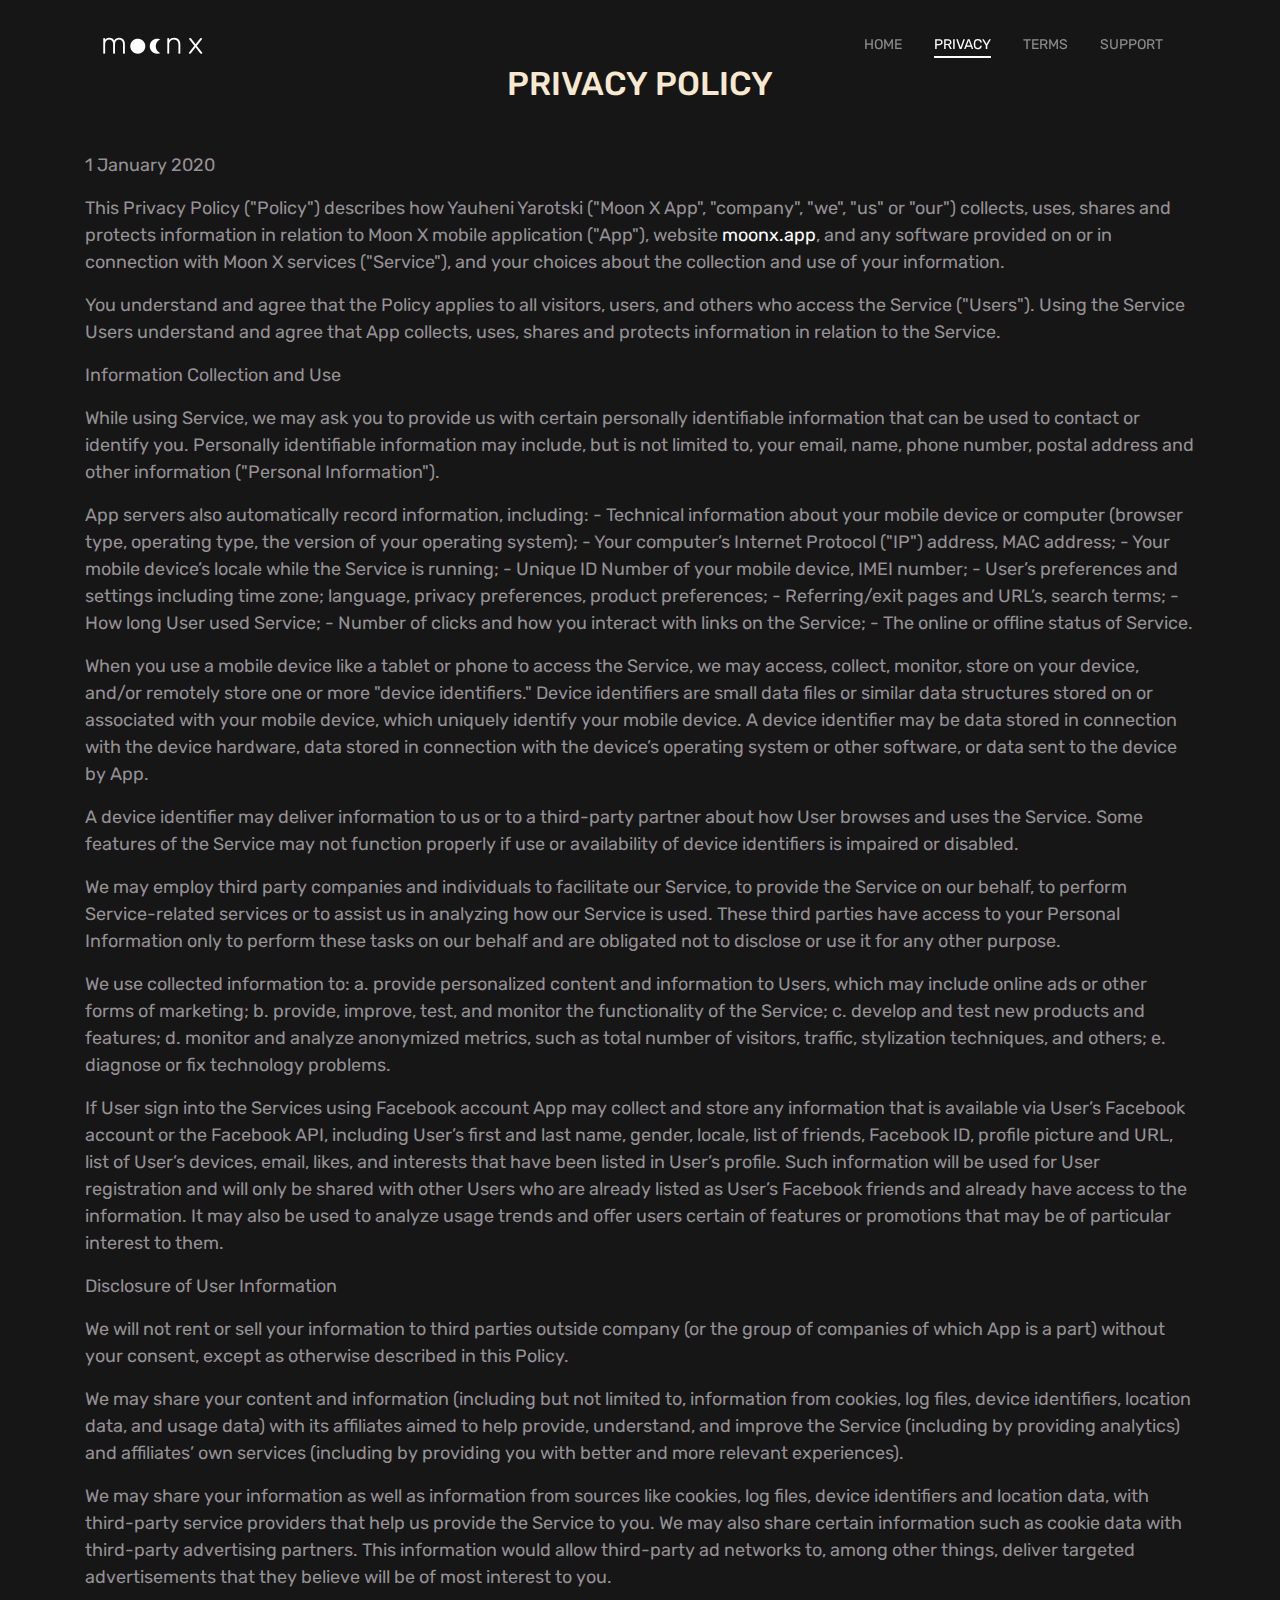
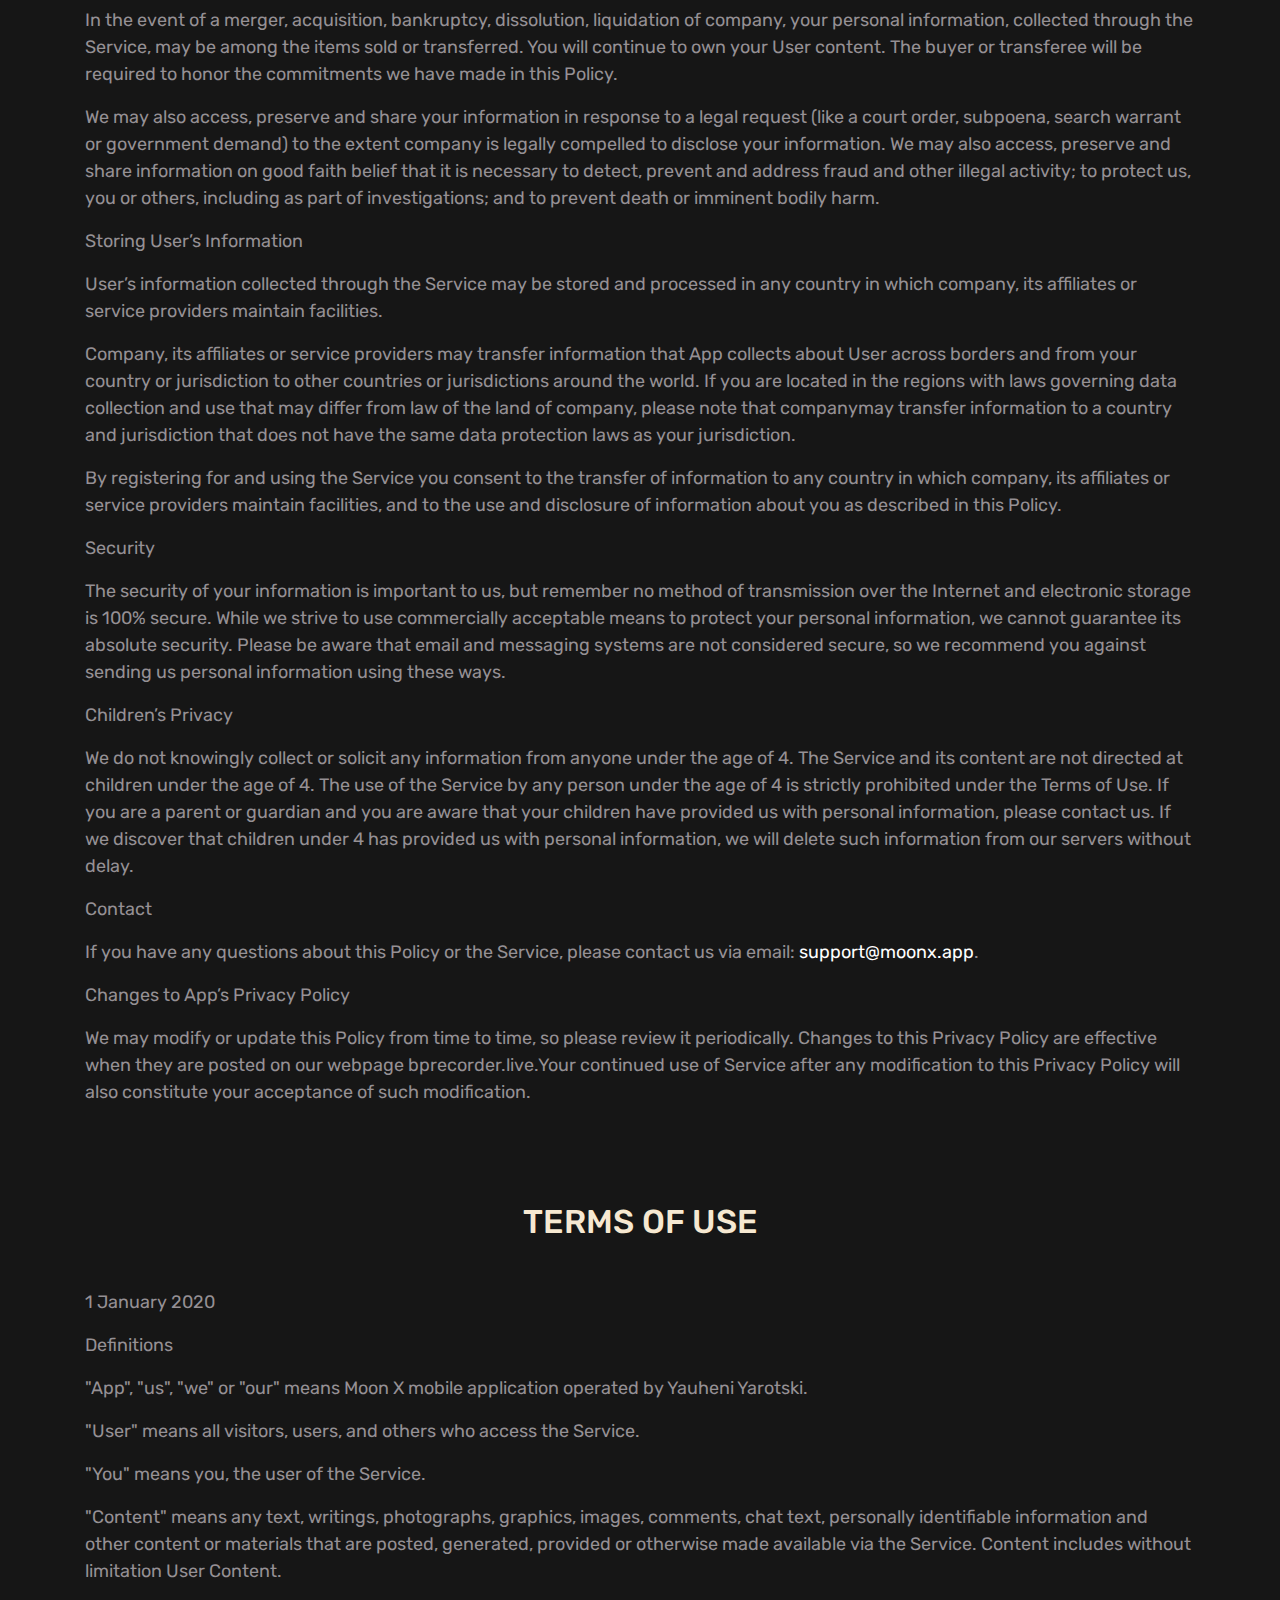
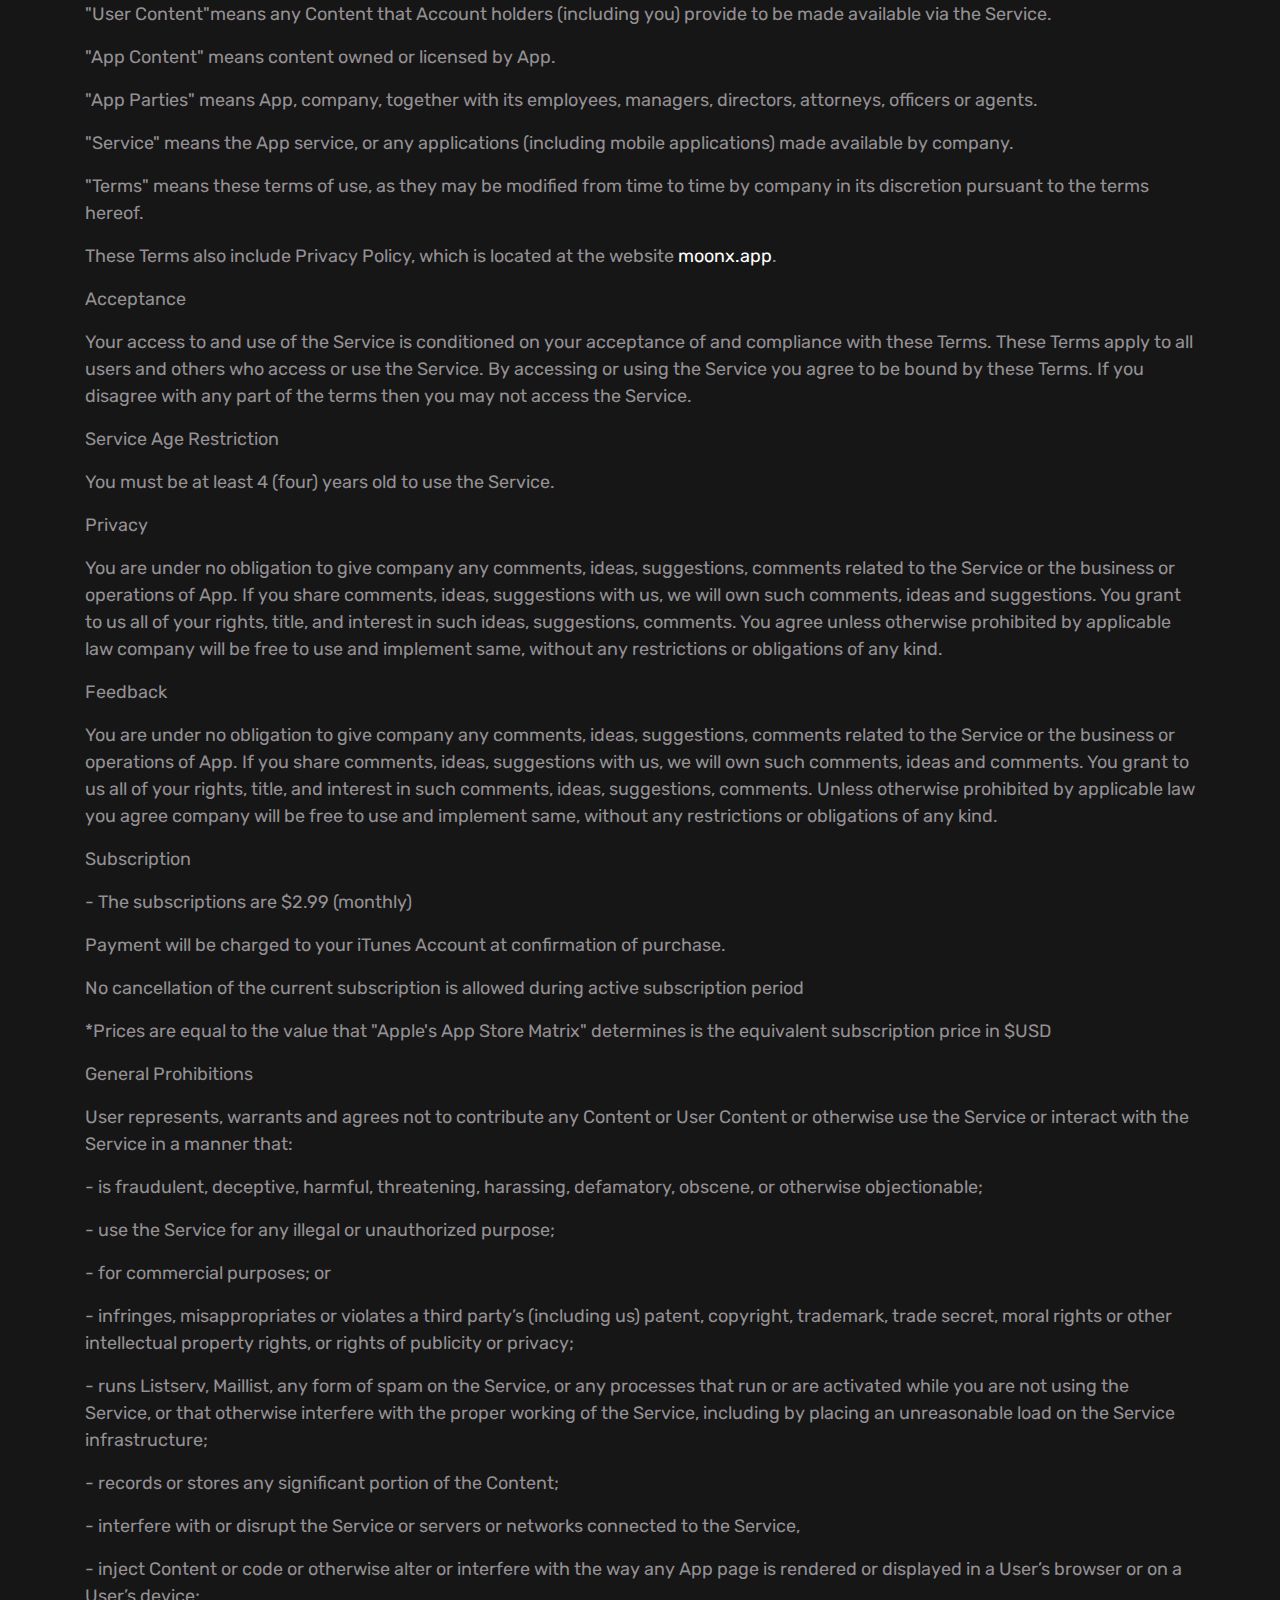
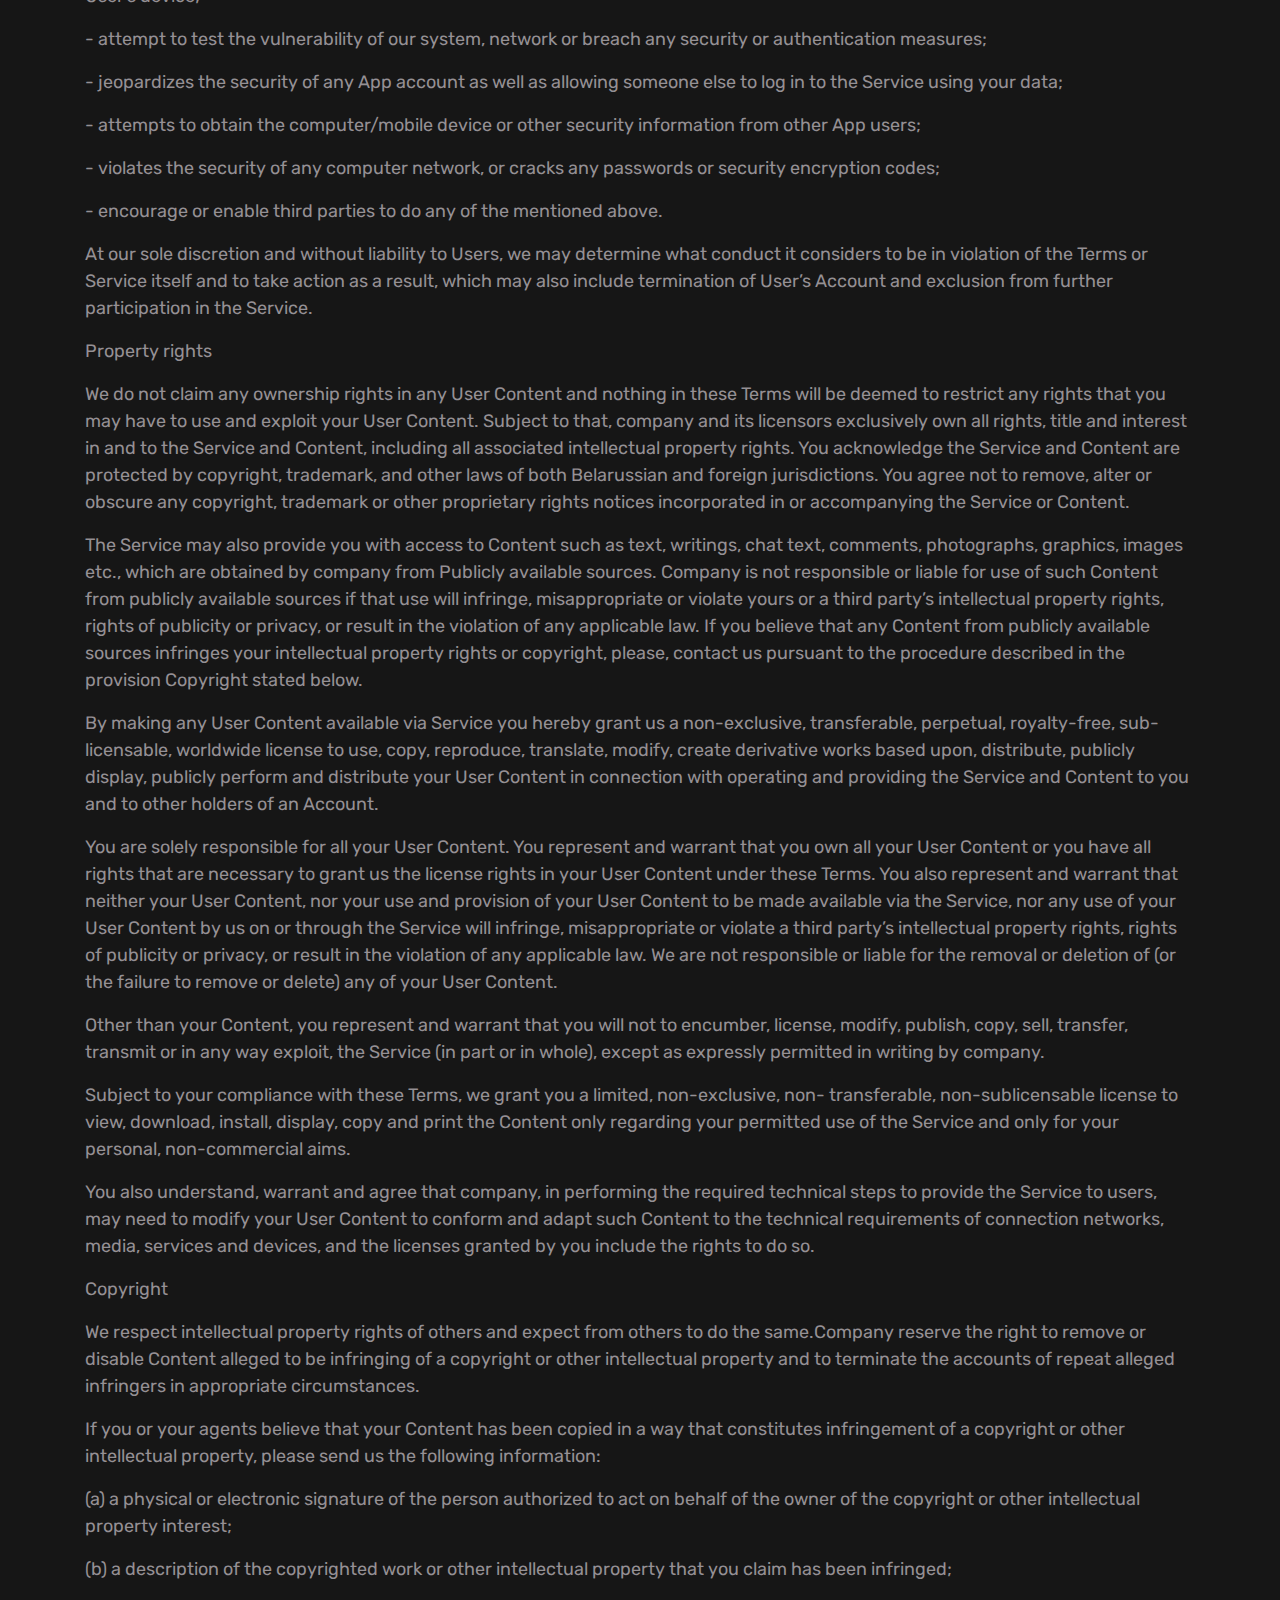
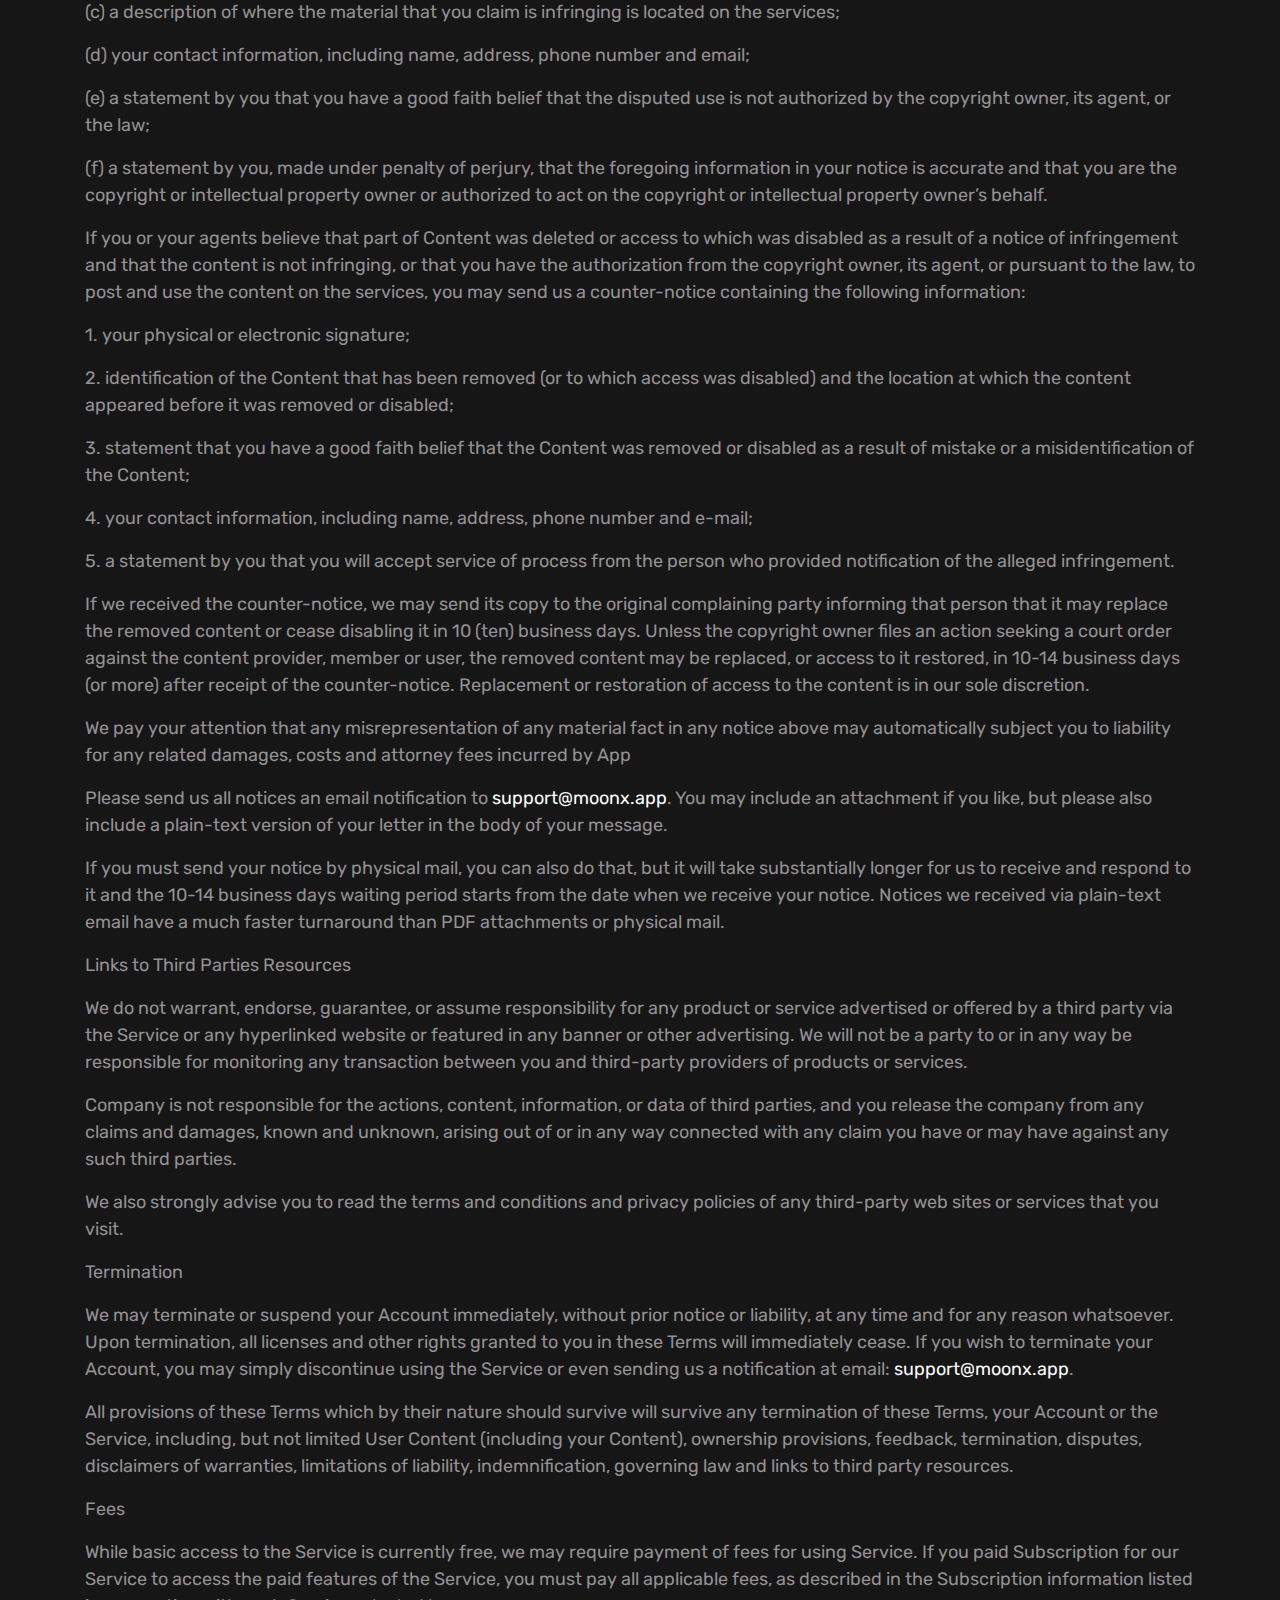
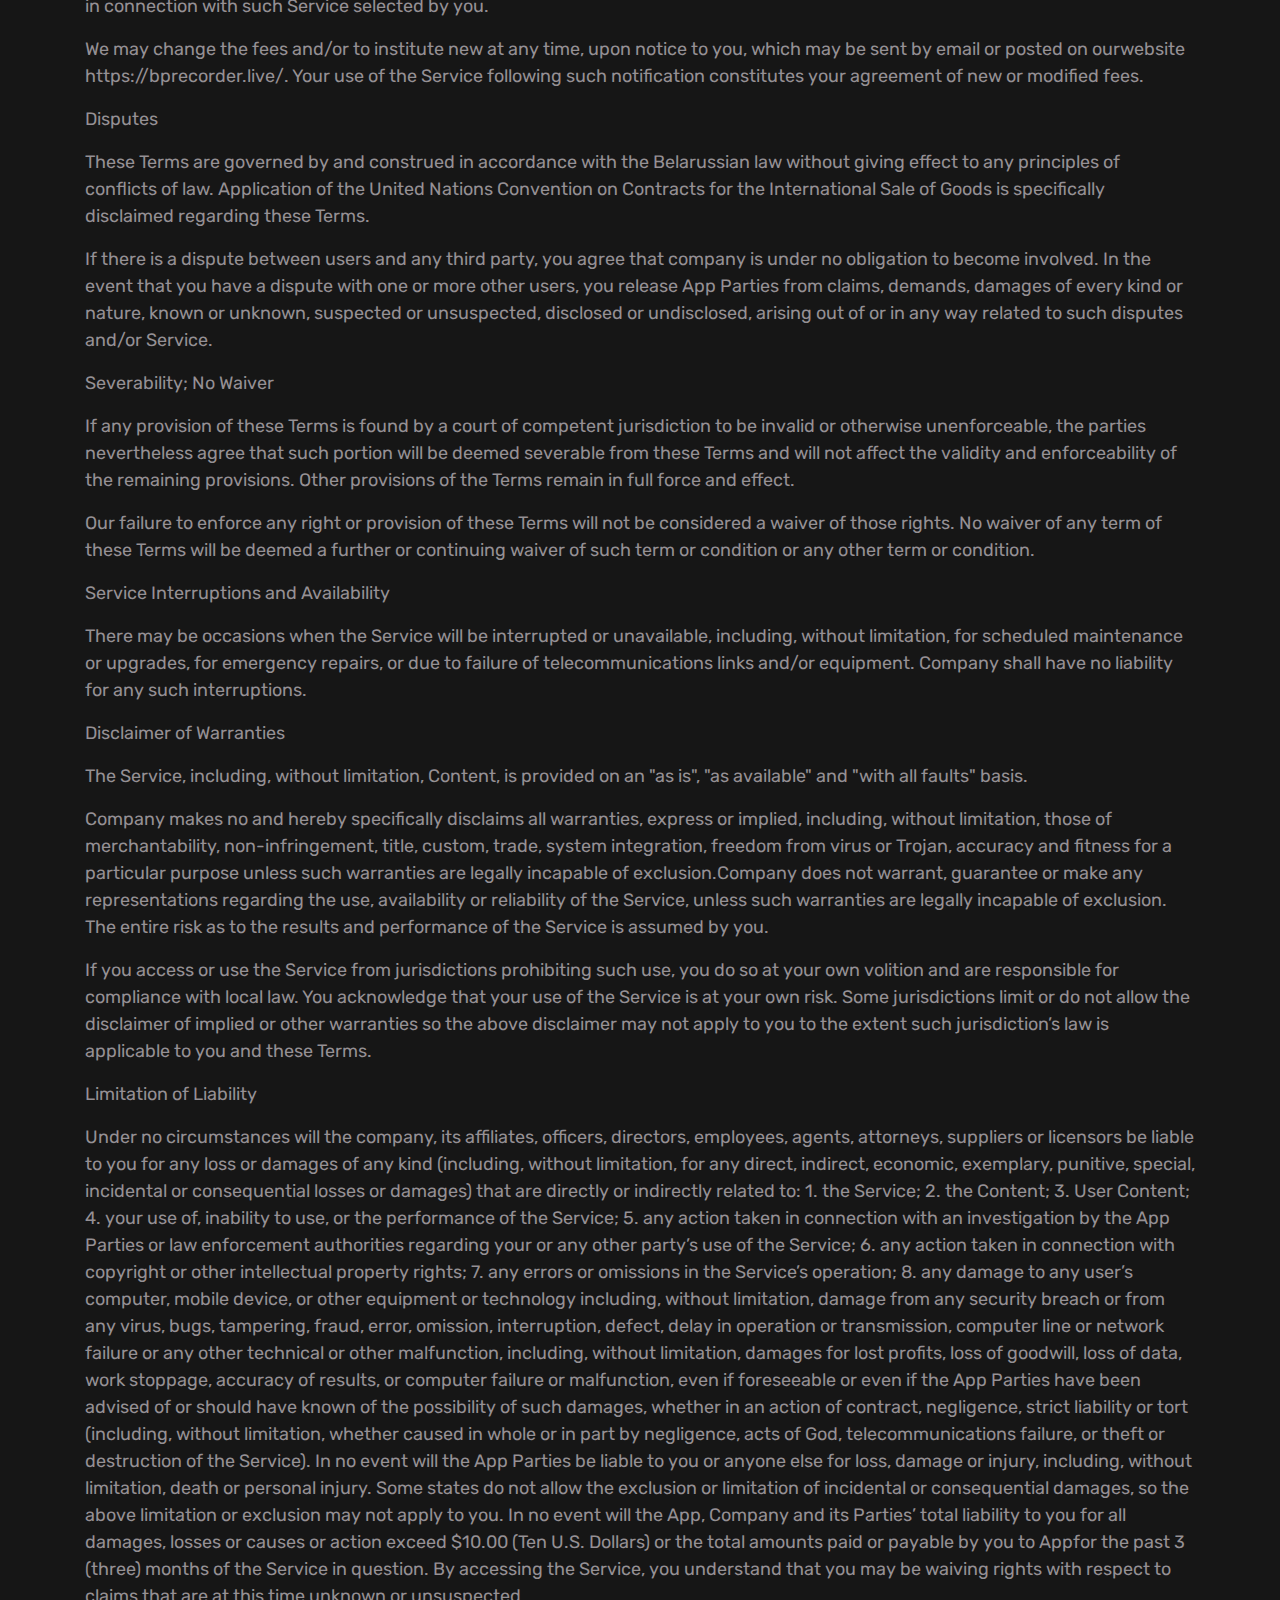
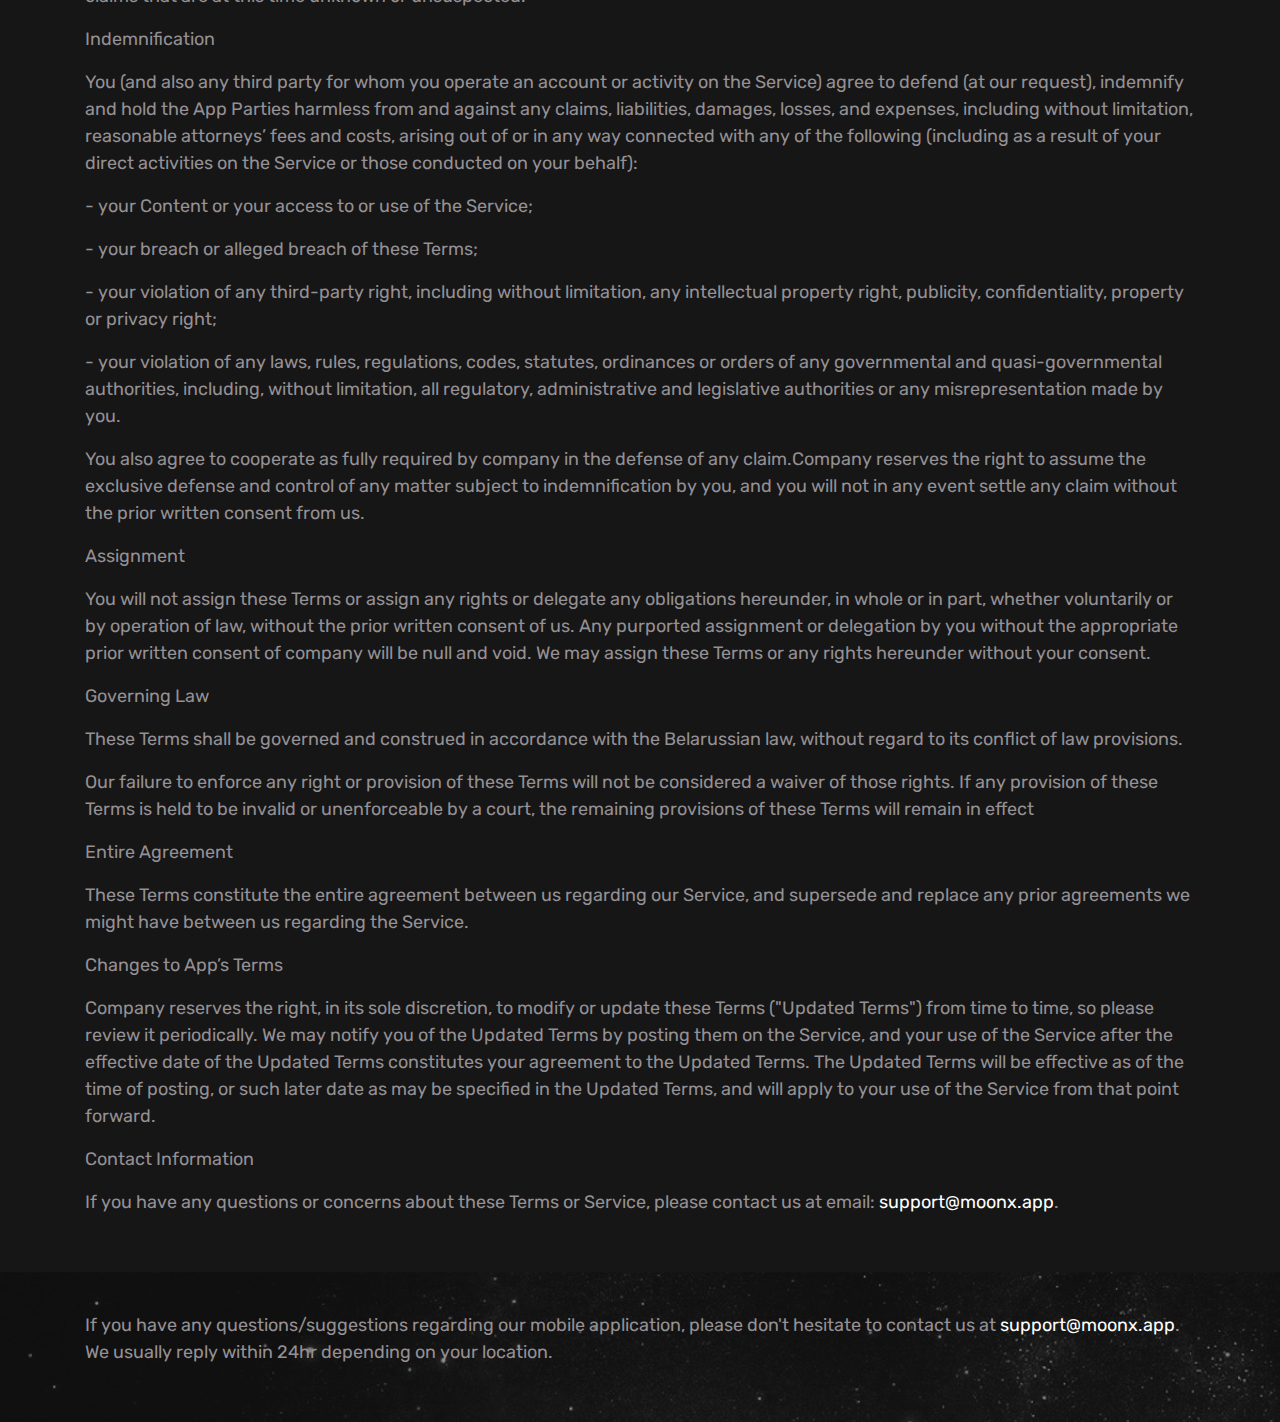
==== commit 6b5a1d99: "Add files via upload" ====
--- a/privacy.html
+++ b/privacy.html
@@ -57,7 +57,7 @@
             </div>
 
 <p>1 January 2020</p>
-<p>This Privacy Policy ("Policy") describes how Yauheni Yarotski ("Moon X App", "company", "we", "us" or "our") collects, uses, shares and protects information in relation to Blood pressure recorder mobile application ("App"), website <a href="https://moonx.app/">moonx.app</a>, and any software provided on or in connection with Blood pressure recorder services ("Service"), and your choices about the collection and use of your information.</p>
+<p>This Privacy Policy ("Policy") describes how Yauheni Yarotski ("Moon X App", "company", "we", "us" or "our") collects, uses, shares and protects information in relation to Moon X mobile application ("App"), website <a href="https://moonx.app/">moonx.app</a>, and any software provided on or in connection with Moon X services ("Service"), and your choices about the collection and use of your information.</p>
 <p>You understand and agree that the Policy applies to all visitors, users, and others who access the Service ("Users"). Using the Service Users understand and agree that App collects, uses, shares and protects information in relation to the Service.</p>
 <p>Information Collection and Use</p>
 <p>While using Service, we may ask you to provide us with certain personally identifiable information that can be used to contact or identify you. Personally identifiable information may include, but is not limited to, your email, name, phone number, postal address and other information ("Personal Information").</p>
@@ -128,7 +128,7 @@
 1 January 2020
 </p>
 <p>Definitions</p>
-<p>"App", "us", "we" or "our" means Blood pressure recorder mobile application operated by Yauheni Yarotski.</p>
+<p>"App", "us", "we" or "our" means Moon X mobile application operated by Yauheni Yarotski.</p>
 <p>"User" means all visitors, users, and others who access the Service.</p>
 <p>"You" means you, the user of the Service.</p>
 <p>"Content" means any text, writings, photographs, graphics, images, comments, chat text, personally identifiable information and other content or materials that are posted, generated, provided or otherwise made available via the Service. Content includes without limitation User Content.</p>
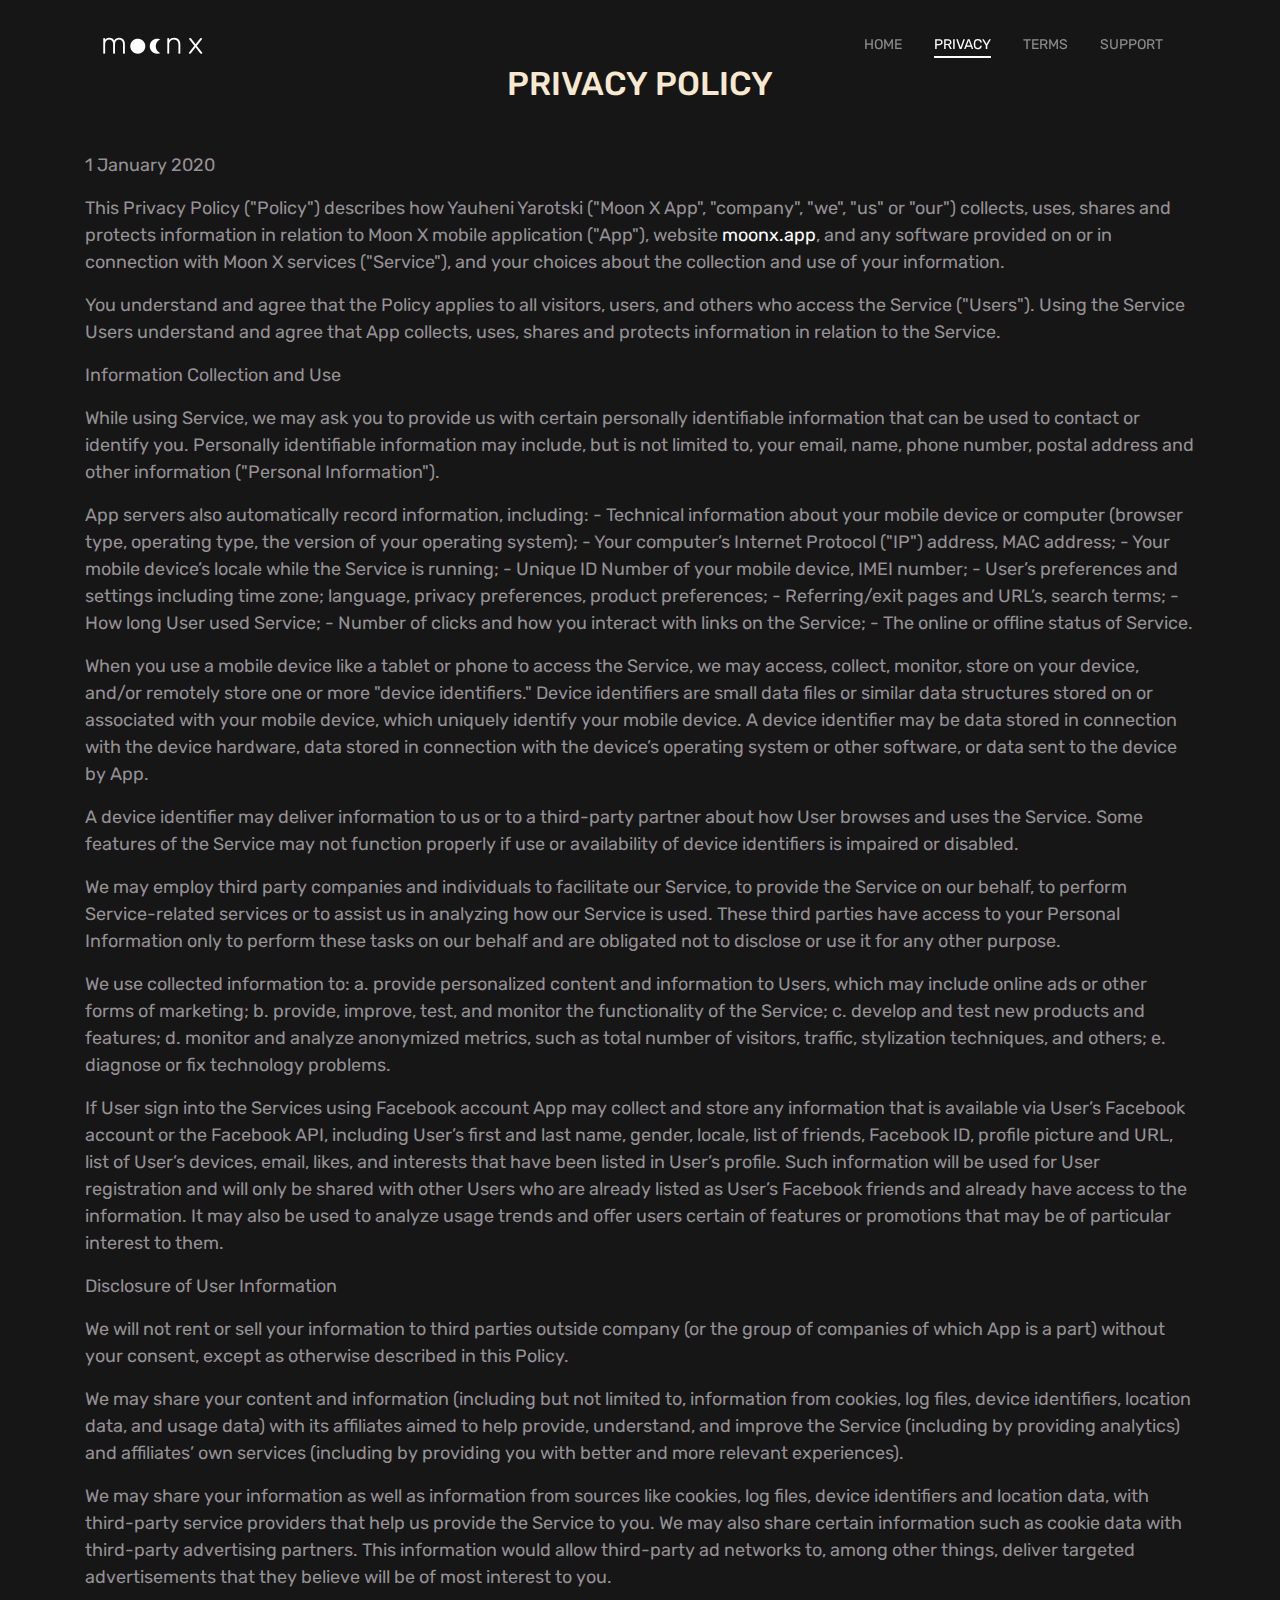
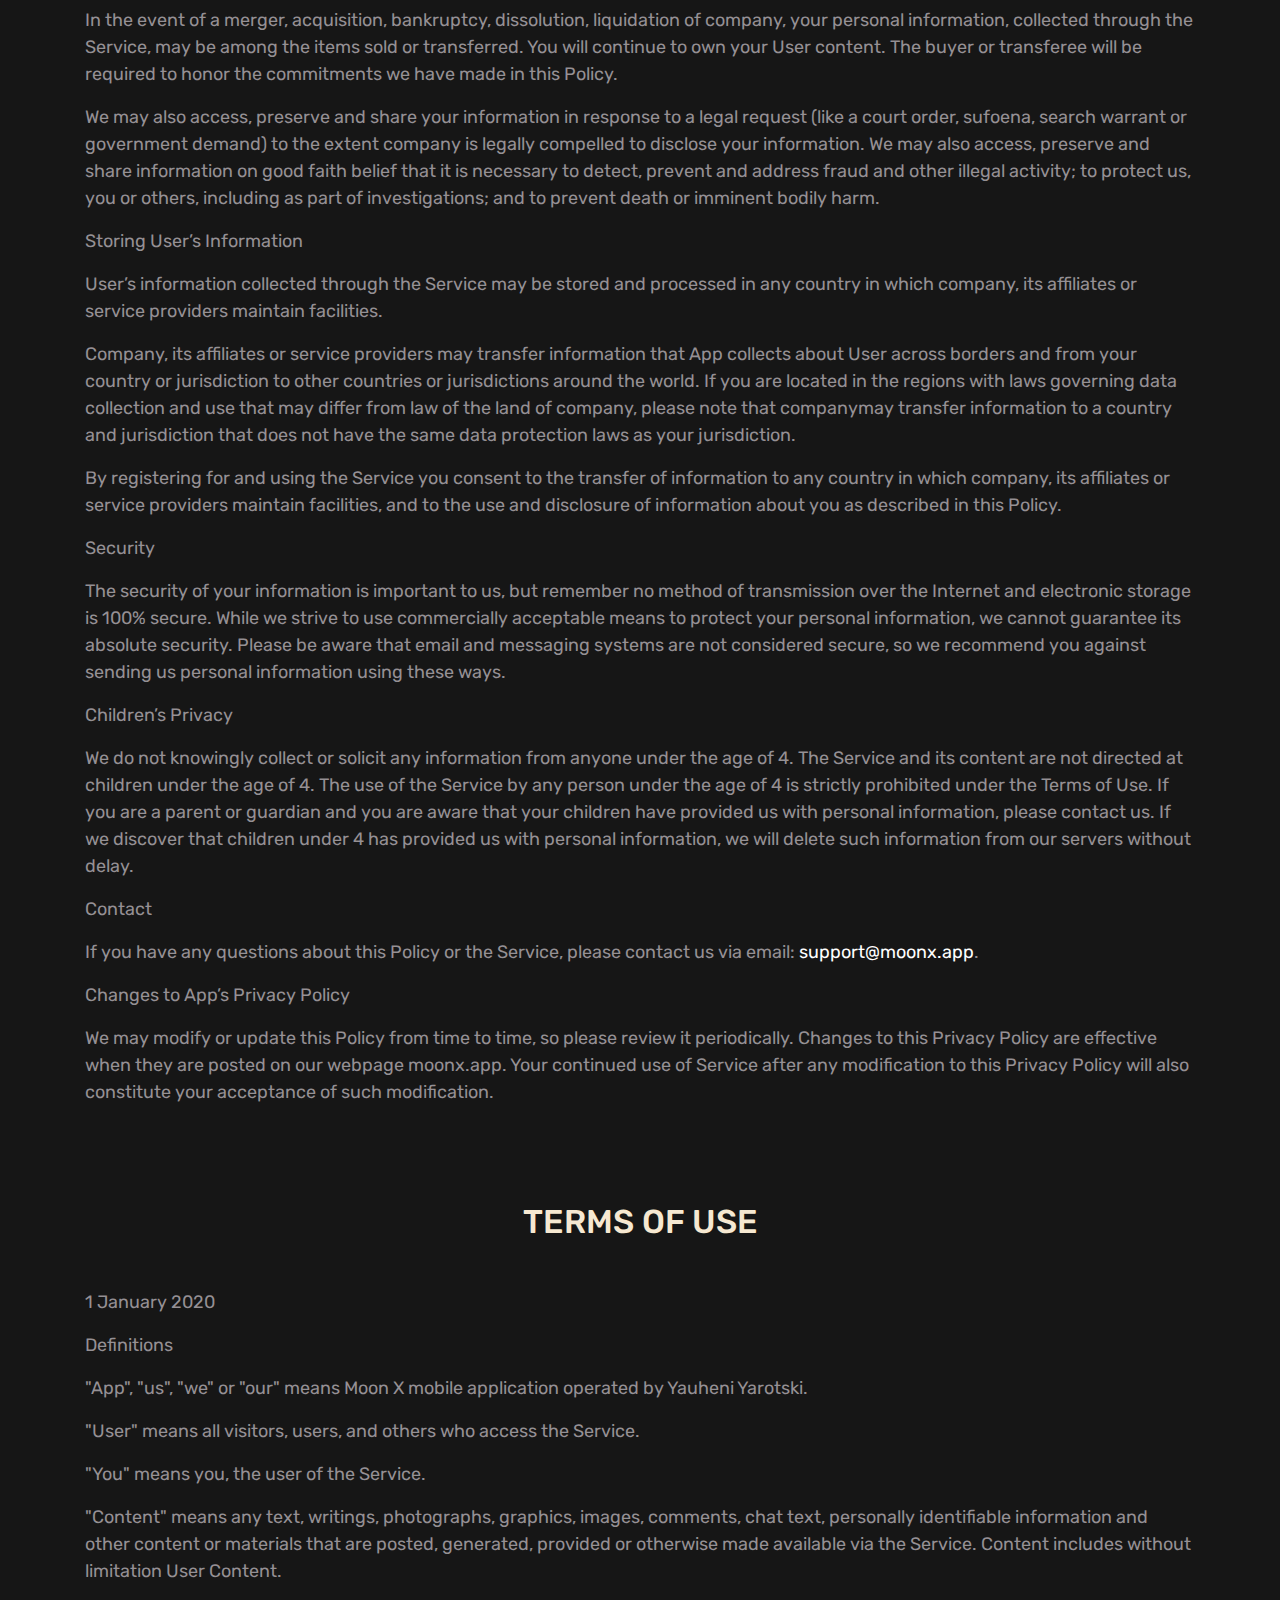
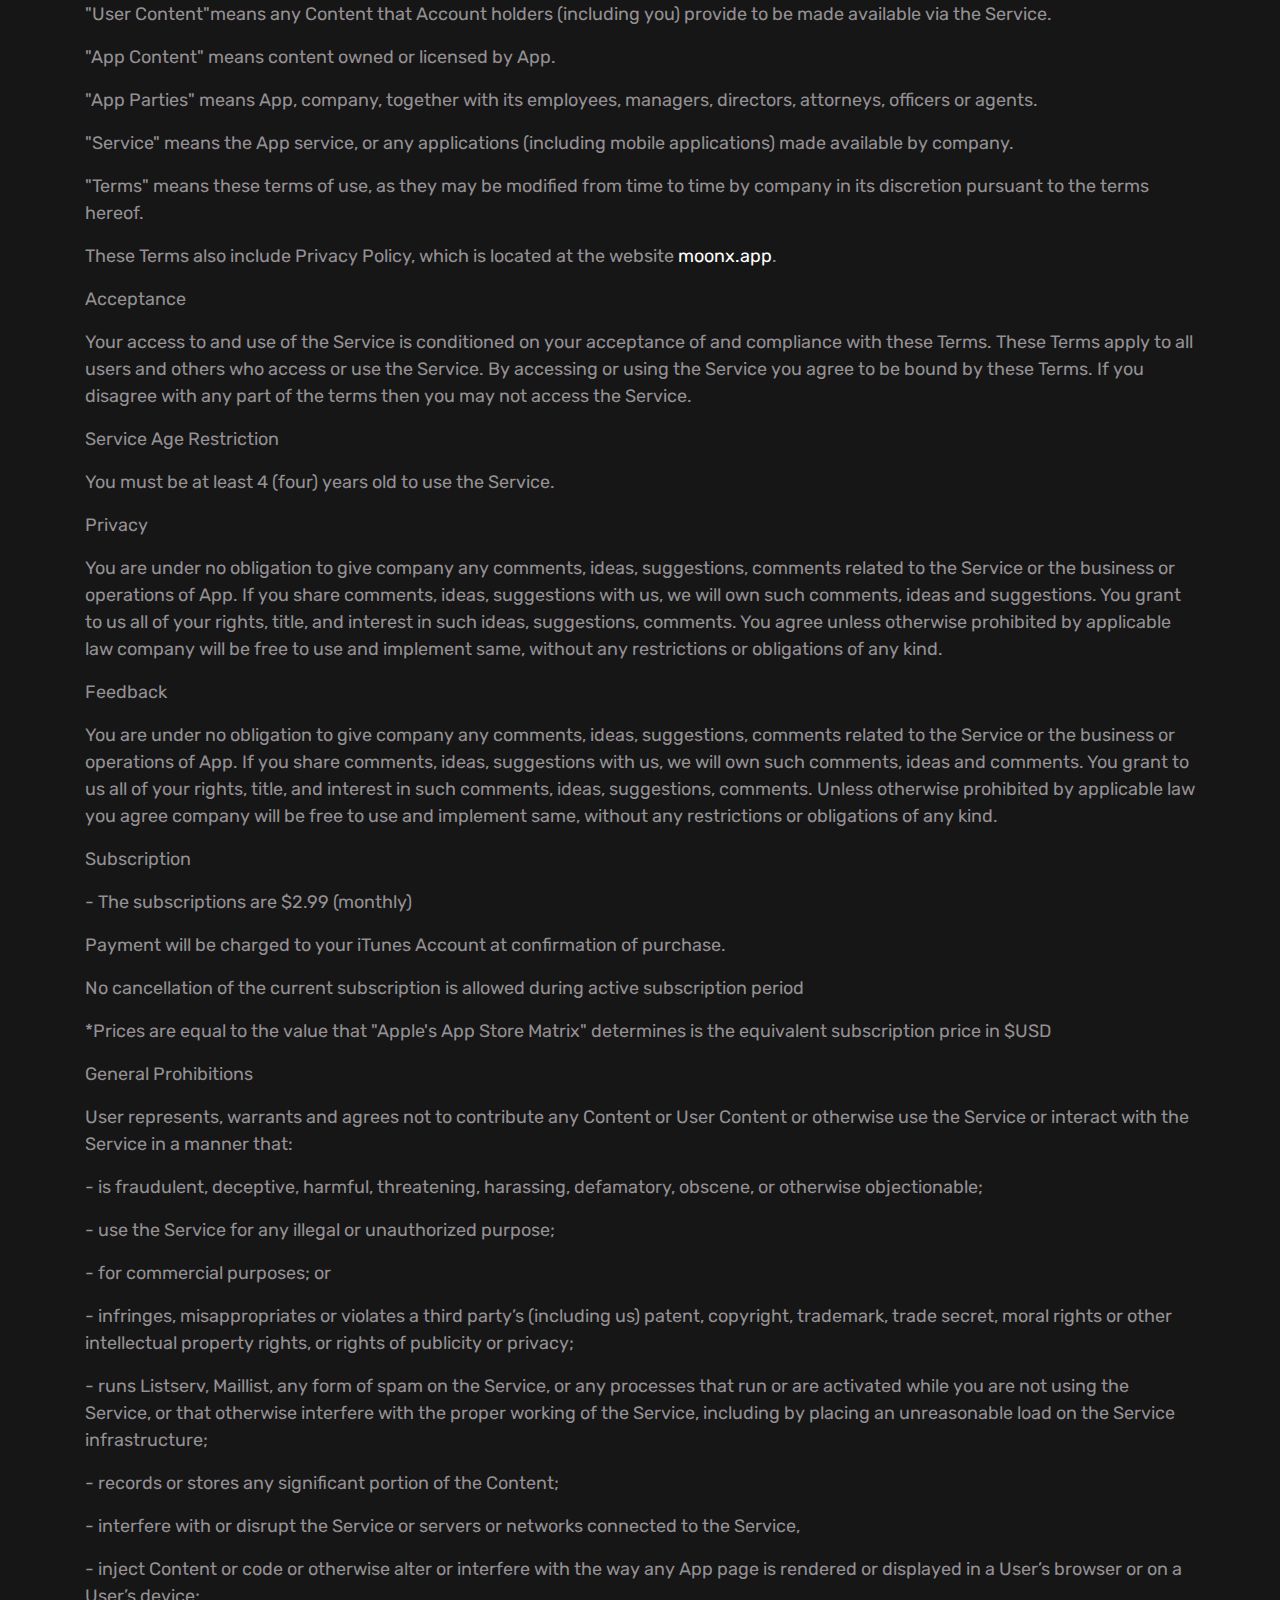
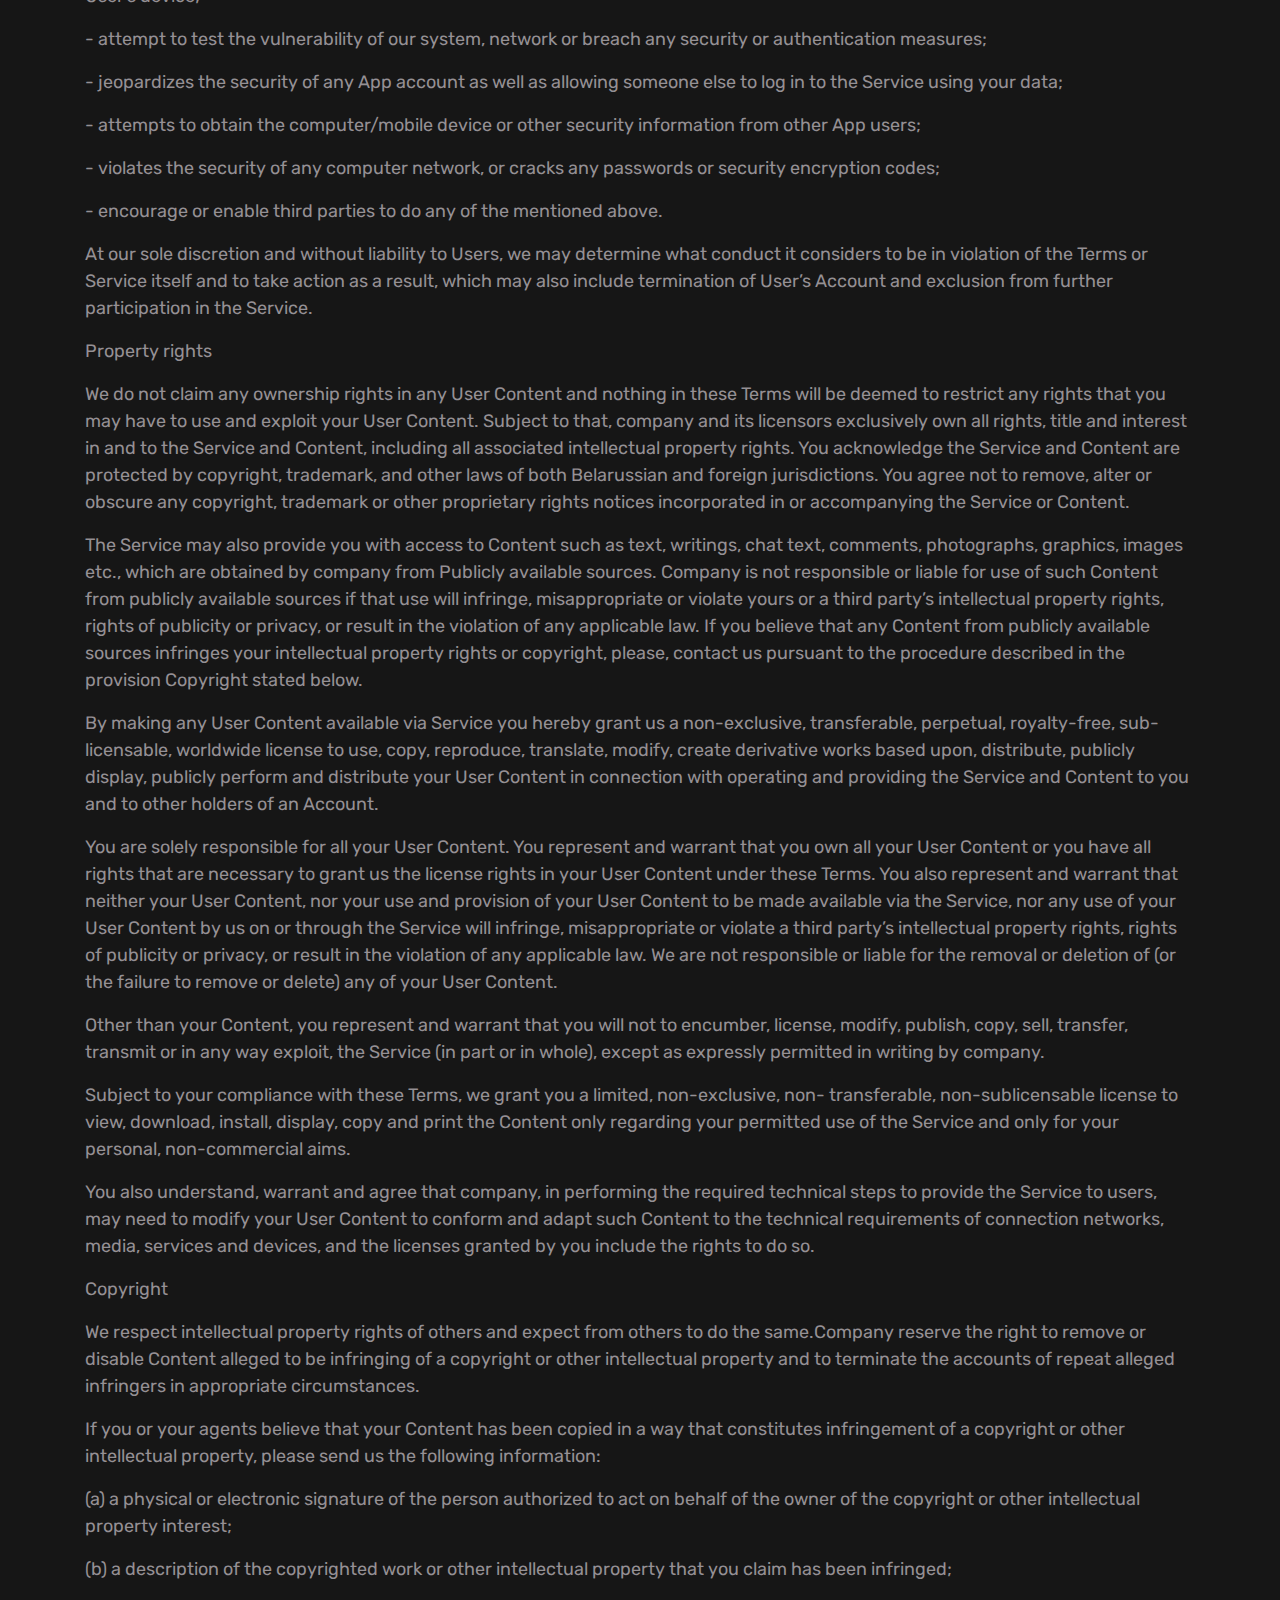
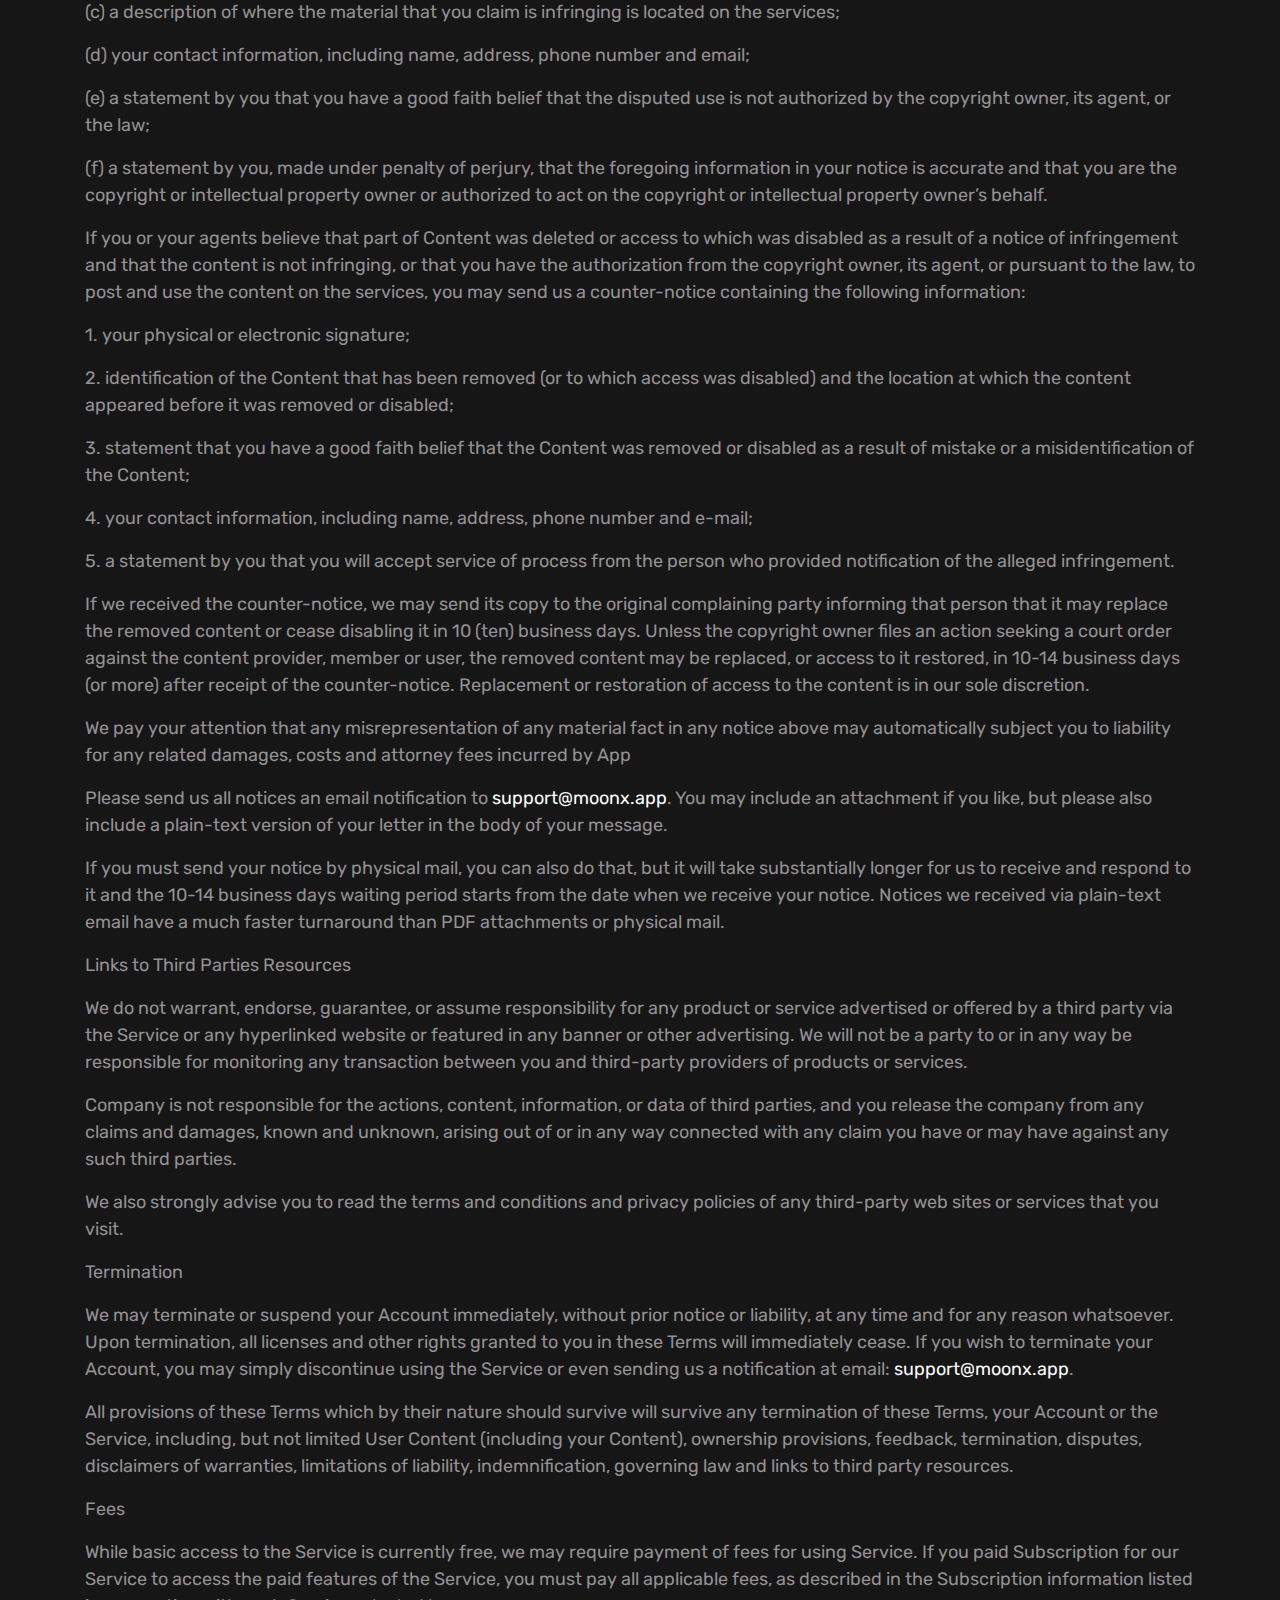
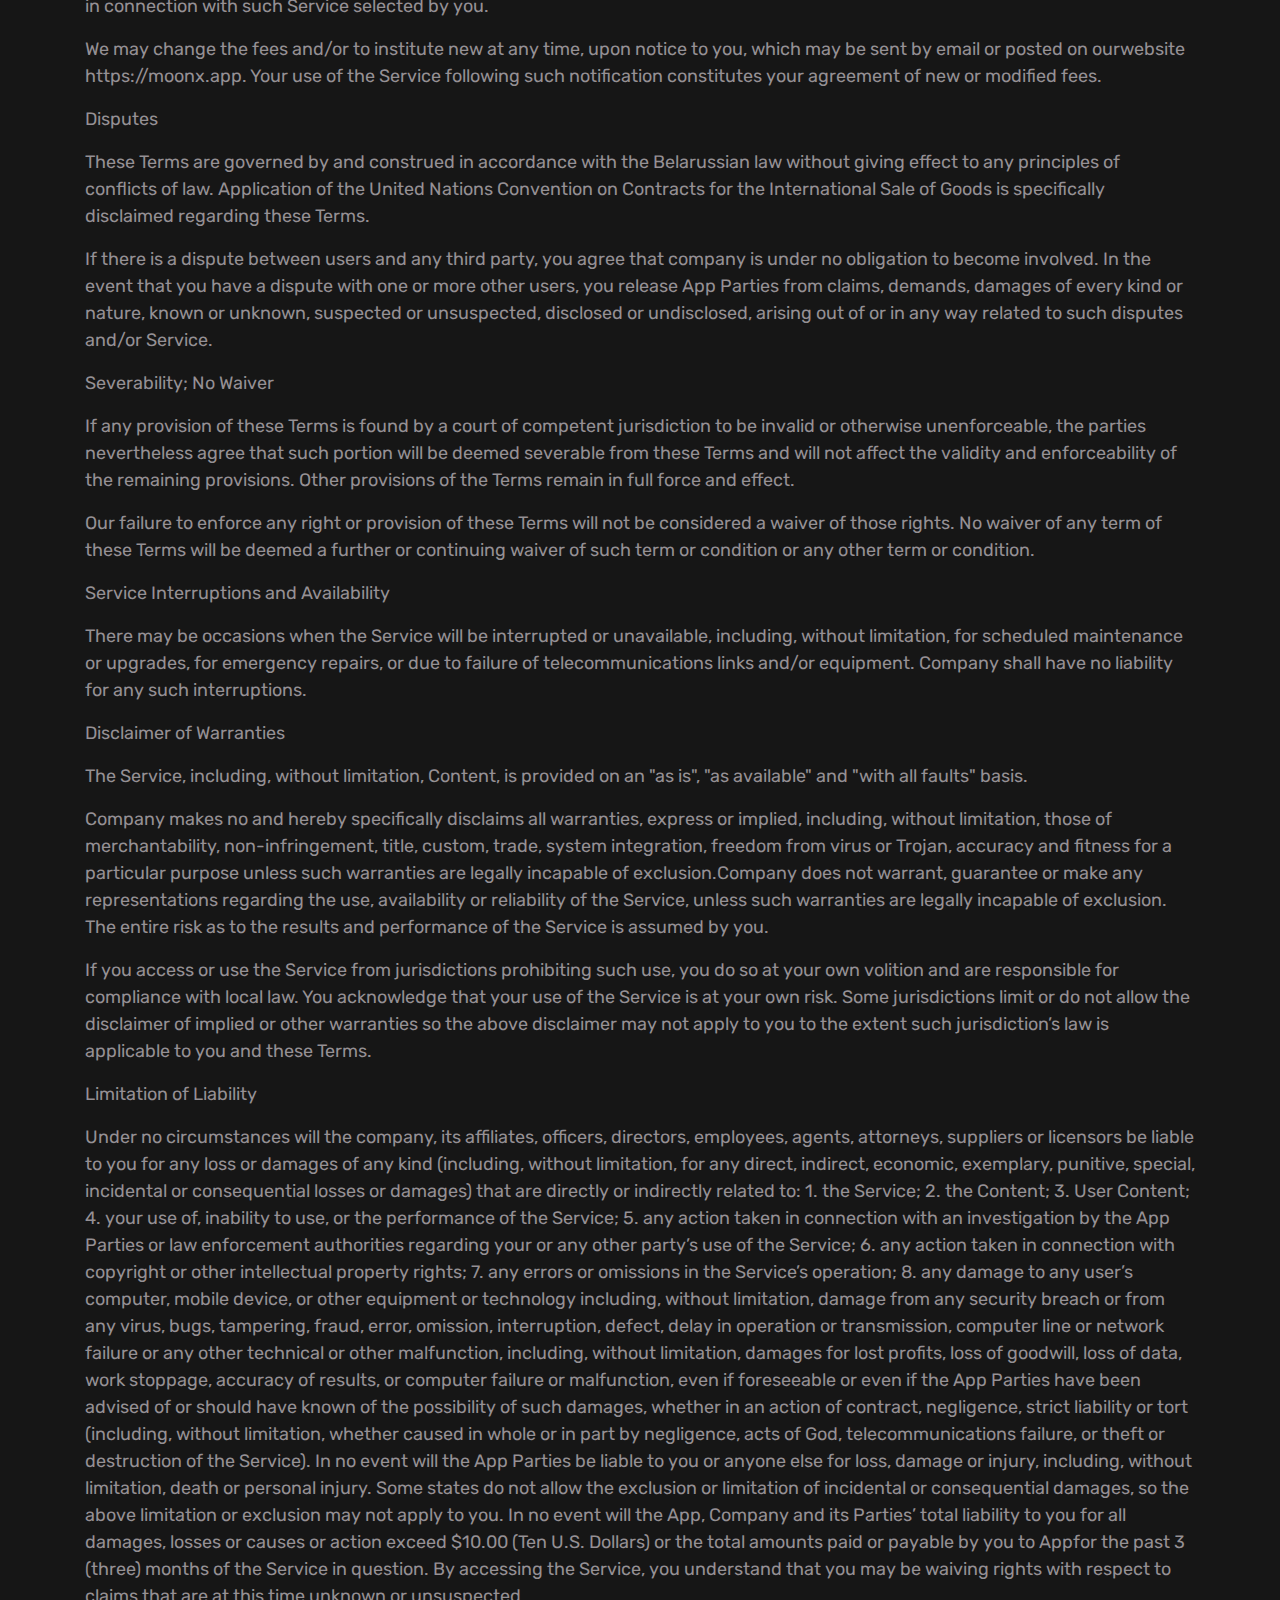
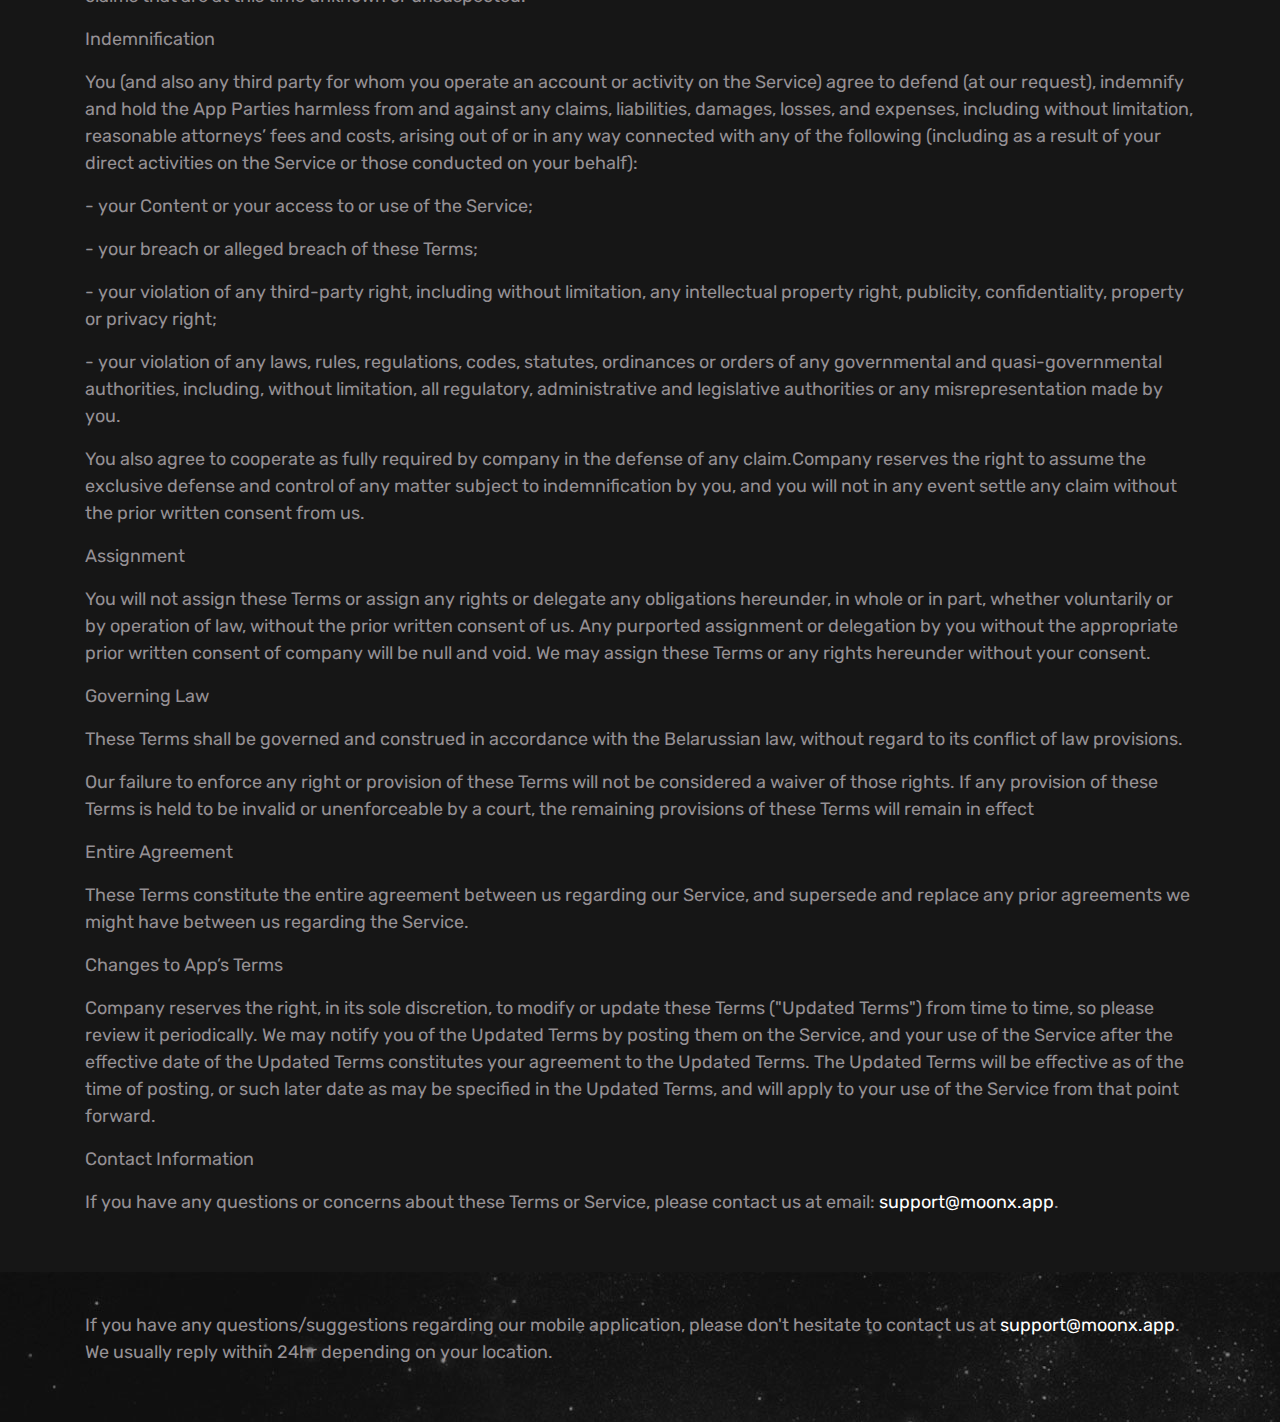
==== commit f81bc514: "Add files via upload" ====
--- a/privacy.html
+++ b/privacy.html
@@ -2,7 +2,14 @@
 <html lang="en">
 
 <head>
-    <title>MobApp - App Landing Page Template</title>
+<!-- Google Tag Manager -->
+<script>(function(w,d,s,l,i){w[l]=w[l]||[];w[l].push({'gtm.start':
+new Date().getTime(),event:'gtm.js'});var f=d.getElementsByTagName(s)[0],
+j=d.createElement(s),dl=l!='dataLayer'?'&l='+l:'';j.async=true;j.src=
+'https://www.googletagmanager.com/gtm.js?id='+i+dl;f.parentNode.insertBefore(j,f);
+})(window,document,'script','dataLayer','GTM-WC6MSCP');</script>
+<!-- End Google Tag Manager -->
+    <title>Moon Х: moon calendar & phases</title>
     <!-- Required meta tags -->
     <meta charset="utf-8">
     <meta name="viewport" content="width=device-width, initial-scale=1, shrink-to-fit=no">
@@ -24,7 +31,10 @@
 </head>
 
 <body data-spy="scroll" data-target="#navbar" data-offset="30">
-
+<!-- Google Tag Manager (noscript) -->
+<noscript><iframe src="https://www.googletagmanager.com/ns.html?id=GTM-WC6MSCP"
+height="0" width="0" style="display:none;visibility:hidden"></iframe></noscript>
+<!-- End Google Tag Manager (noscript) -->
     <!-- Nav Menu -->
 
     <div class="nav-menu fixed-top">
@@ -97,7 +107,7 @@
 <p>We may share your content and information (including but not limited to, information from cookies, log files, device identifiers, location data, and usage data) with its affiliates aimed to help provide, understand, and improve the Service (including by providing analytics) and affiliates’ own services (including by providing you with better and more relevant experiences).</p>
 <p>We may share your information as well as information from sources like cookies, log files, device identifiers and location data, with third-party service providers that help us provide the Service to you. We may also share certain information such as cookie data with third-party advertising partners. This information would allow third-party ad networks to, among other things, deliver targeted advertisements that they believe will be of most interest to you.</p>
 <p>In the event of a merger, acquisition, bankruptcy, dissolution, liquidation of company, your personal information, collected through the Service, may be among the items sold or transferred. You will continue to own your User content. The buyer or transferee will be required to honor the commitments we have made in this Policy.</p>
-<p>We may also access, preserve and share your information in response to a legal request (like a court order, subpoena, search warrant or government demand) to the extent company is legally compelled to disclose your information. We may also access, preserve and share information on good faith belief that it is necessary to detect, prevent and address fraud and other illegal activity; to protect us, you or others, including as part of investigations; and to prevent death or imminent bodily harm.</p>
+<p>We may also access, preserve and share your information in response to a legal request (like a court order, sufoena, search warrant or government demand) to the extent company is legally compelled to disclose your information. We may also access, preserve and share information on good faith belief that it is necessary to detect, prevent and address fraud and other illegal activity; to protect us, you or others, including as part of investigations; and to prevent death or imminent bodily harm.</p>
 <p>Storing User’s Information</p>
 <p>User’s information collected through the Service may be stored and processed in any country in which company, its affiliates or service providers maintain facilities.</p>
 <p>Company, its affiliates or service providers may transfer information that App collects about User across borders and from your country or jurisdiction to other countries or jurisdictions around the world. If you are located in the regions with laws governing data collection and use that may differ from law of the land of company, please note that companymay transfer information to a country and jurisdiction that does not have the same data protection laws as your jurisdiction.</p>
@@ -110,7 +120,7 @@
 <p>If you have any questions about this Policy or the Service, please contact us via email: <a href="mailto:support@moonx.app">support@moonx.app</a>.</p>
 <p>Changes to App’s Privacy Policy</p>
 <p>
-We may modify or update this Policy from time to time, so please review it periodically. Changes to this Privacy Policy are effective when they are posted on our webpage bprecorder.live.Your continued use of Service after any modification to this Privacy Policy will also constitute your acceptance of such modification.
+We may modify or update this Policy from time to time, so please review it periodically. Changes to this Privacy Policy are effective when they are posted on our webpage moonx.app. Your continued use of Service after any modification to this Privacy Policy will also constitute your acceptance of such modification.
 </p></p>            
 
 
@@ -241,7 +251,7 @@
 
 <p>While basic access to the Service is currently free, we may require payment of fees for using Service. If you paid Subscription for our Service to access the paid features of the Service, you must pay all applicable fees, as described in the Subscription information listed in connection with such Service selected by you.</p>
 
-<p>We may change the fees and/or to institute new at any time, upon notice to you, which may be sent by email or posted on ourwebsite https://bprecorder.live/. Your use of the Service following such notification constitutes your agreement of new or modified fees.</p>
+<p>We may change the fees and/or to institute new at any time, upon notice to you, which may be sent by email or posted on ourwebsite https://moonx.app. Your use of the Service following such notification constitutes your agreement of new or modified fees.</p>
 
 <p>Disputes</p>
 
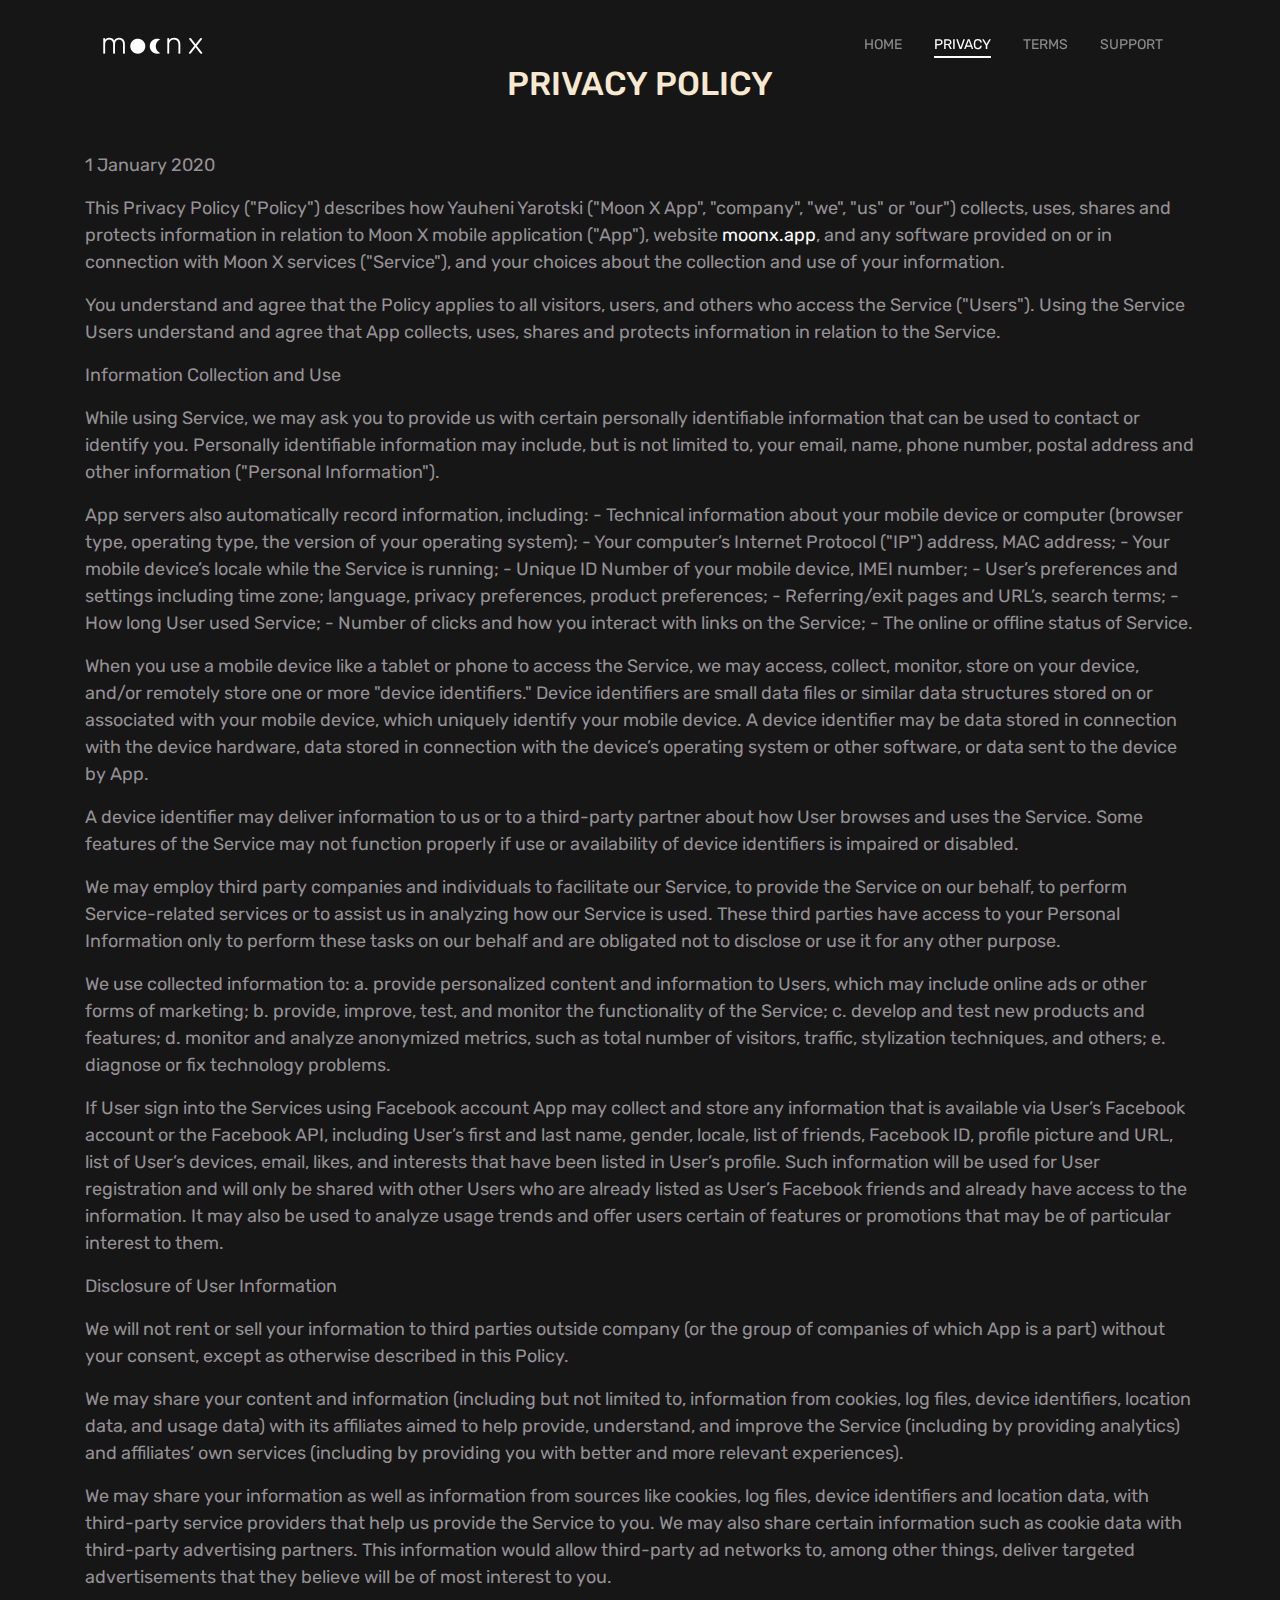
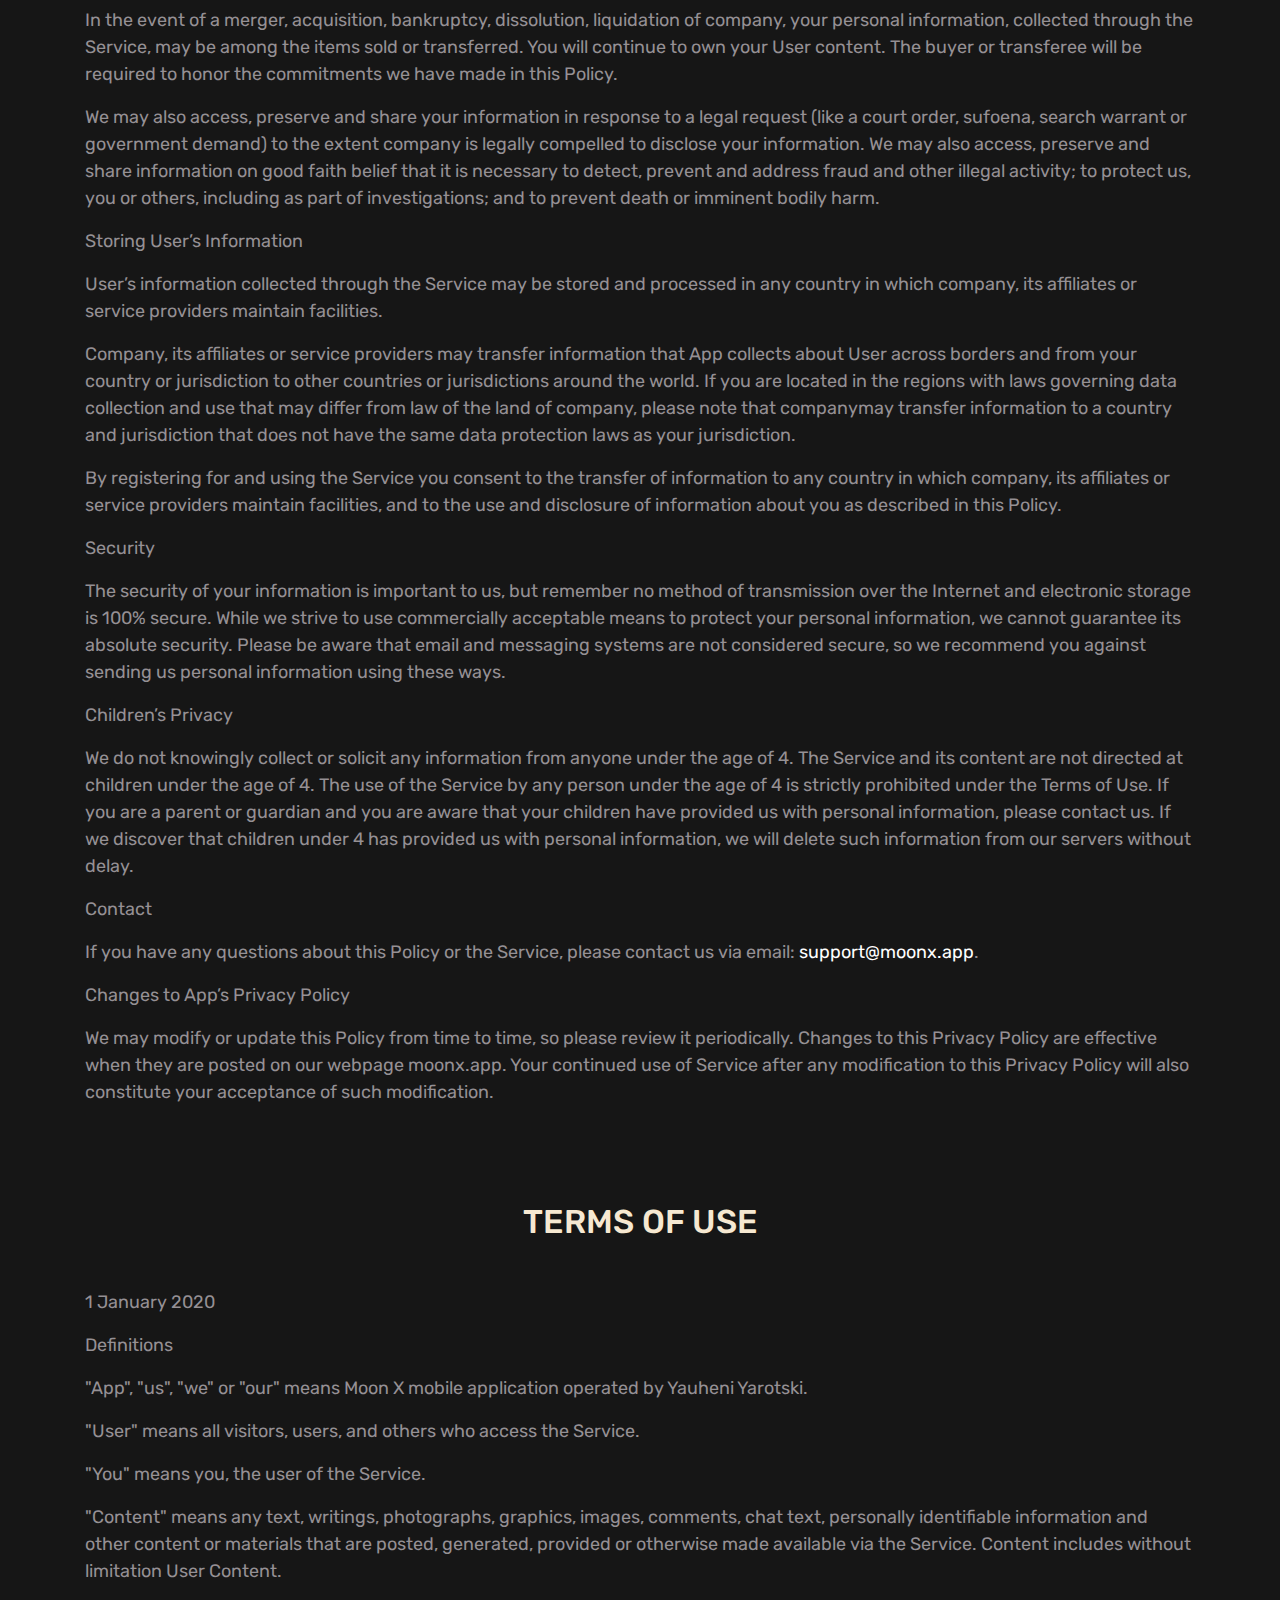
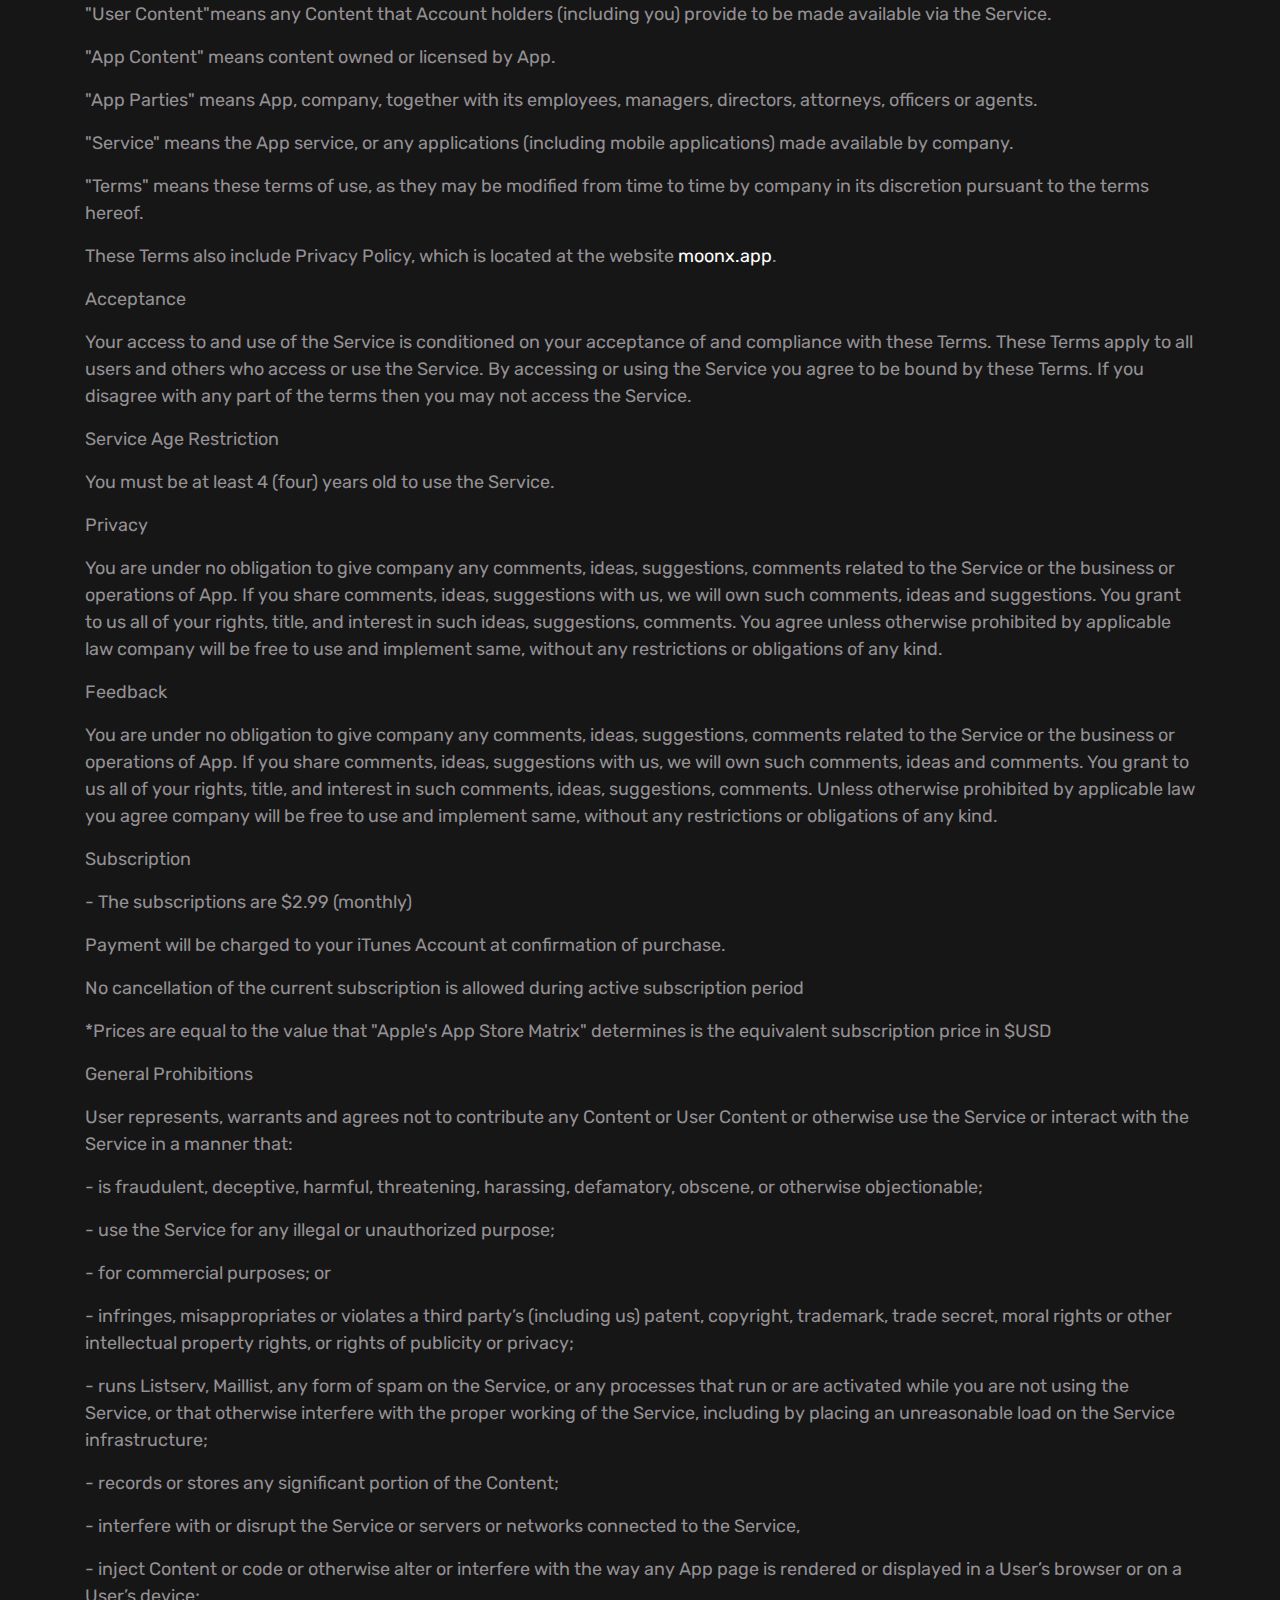
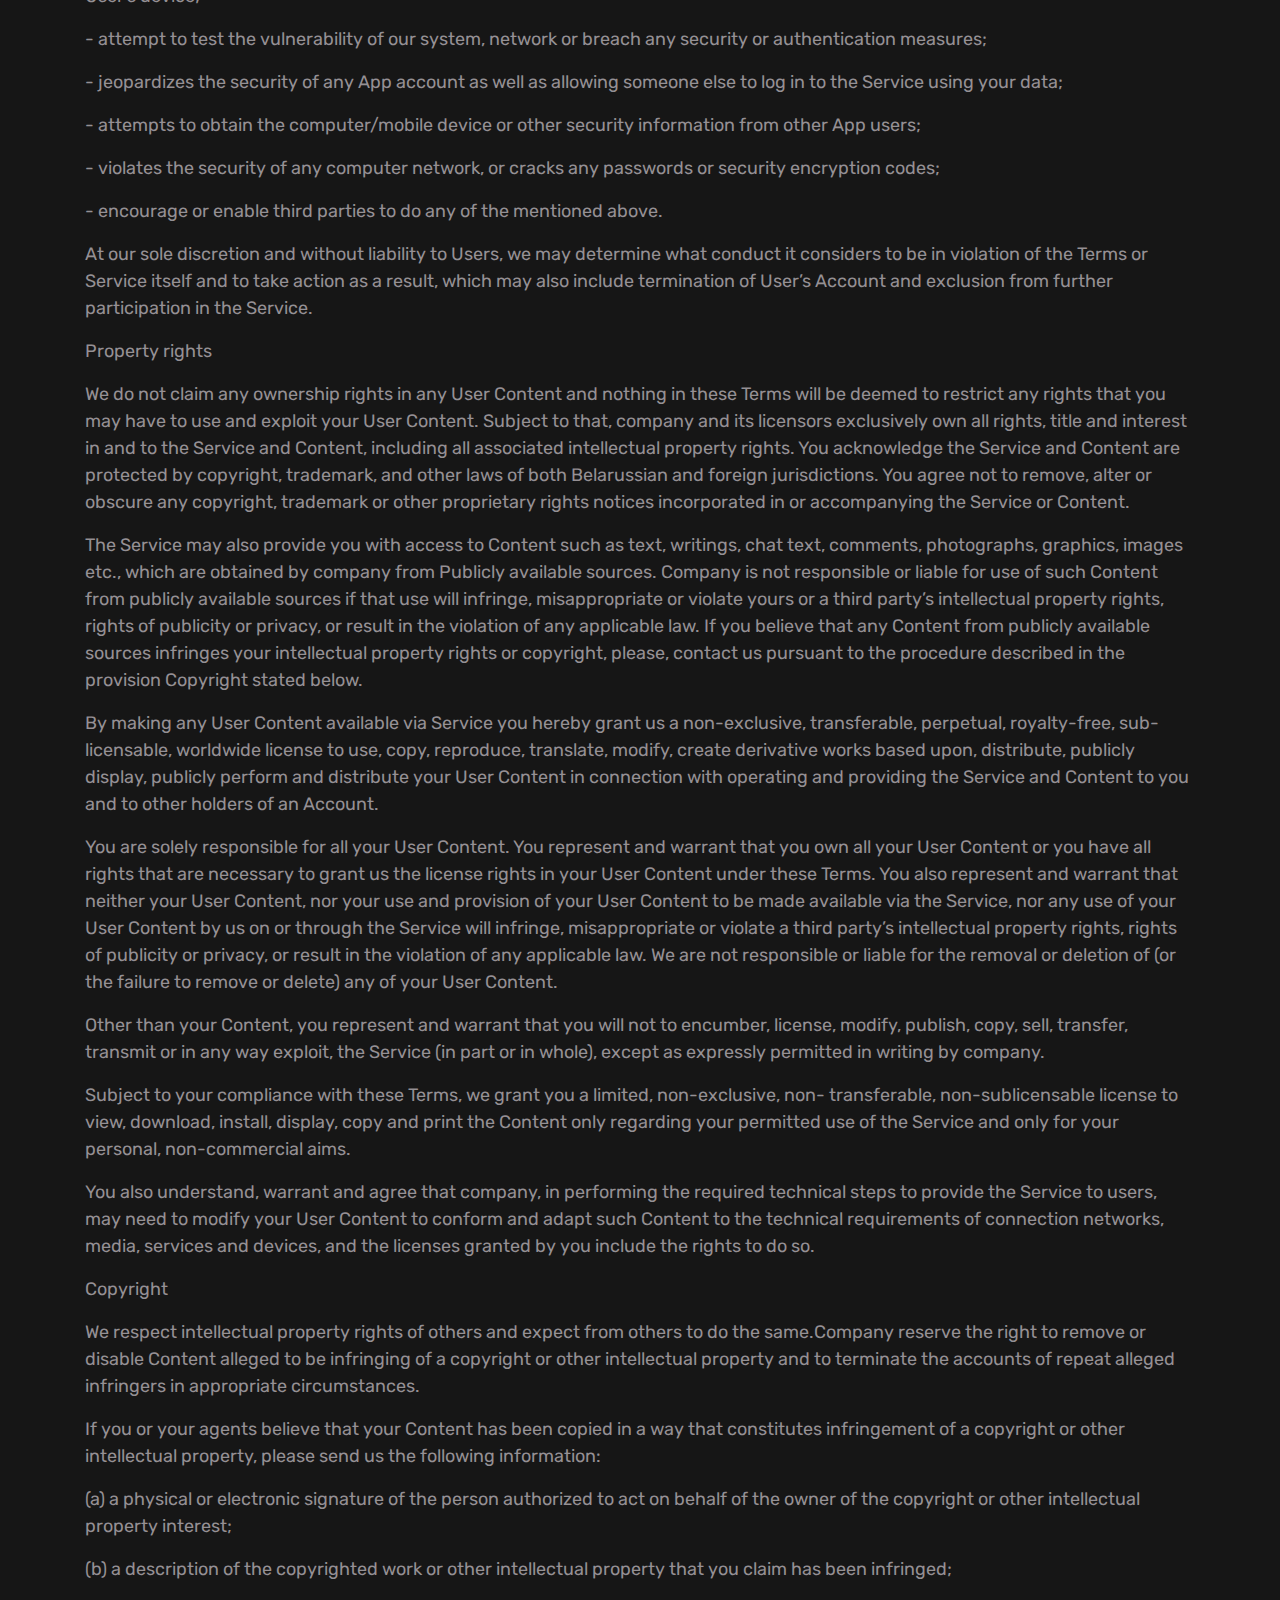
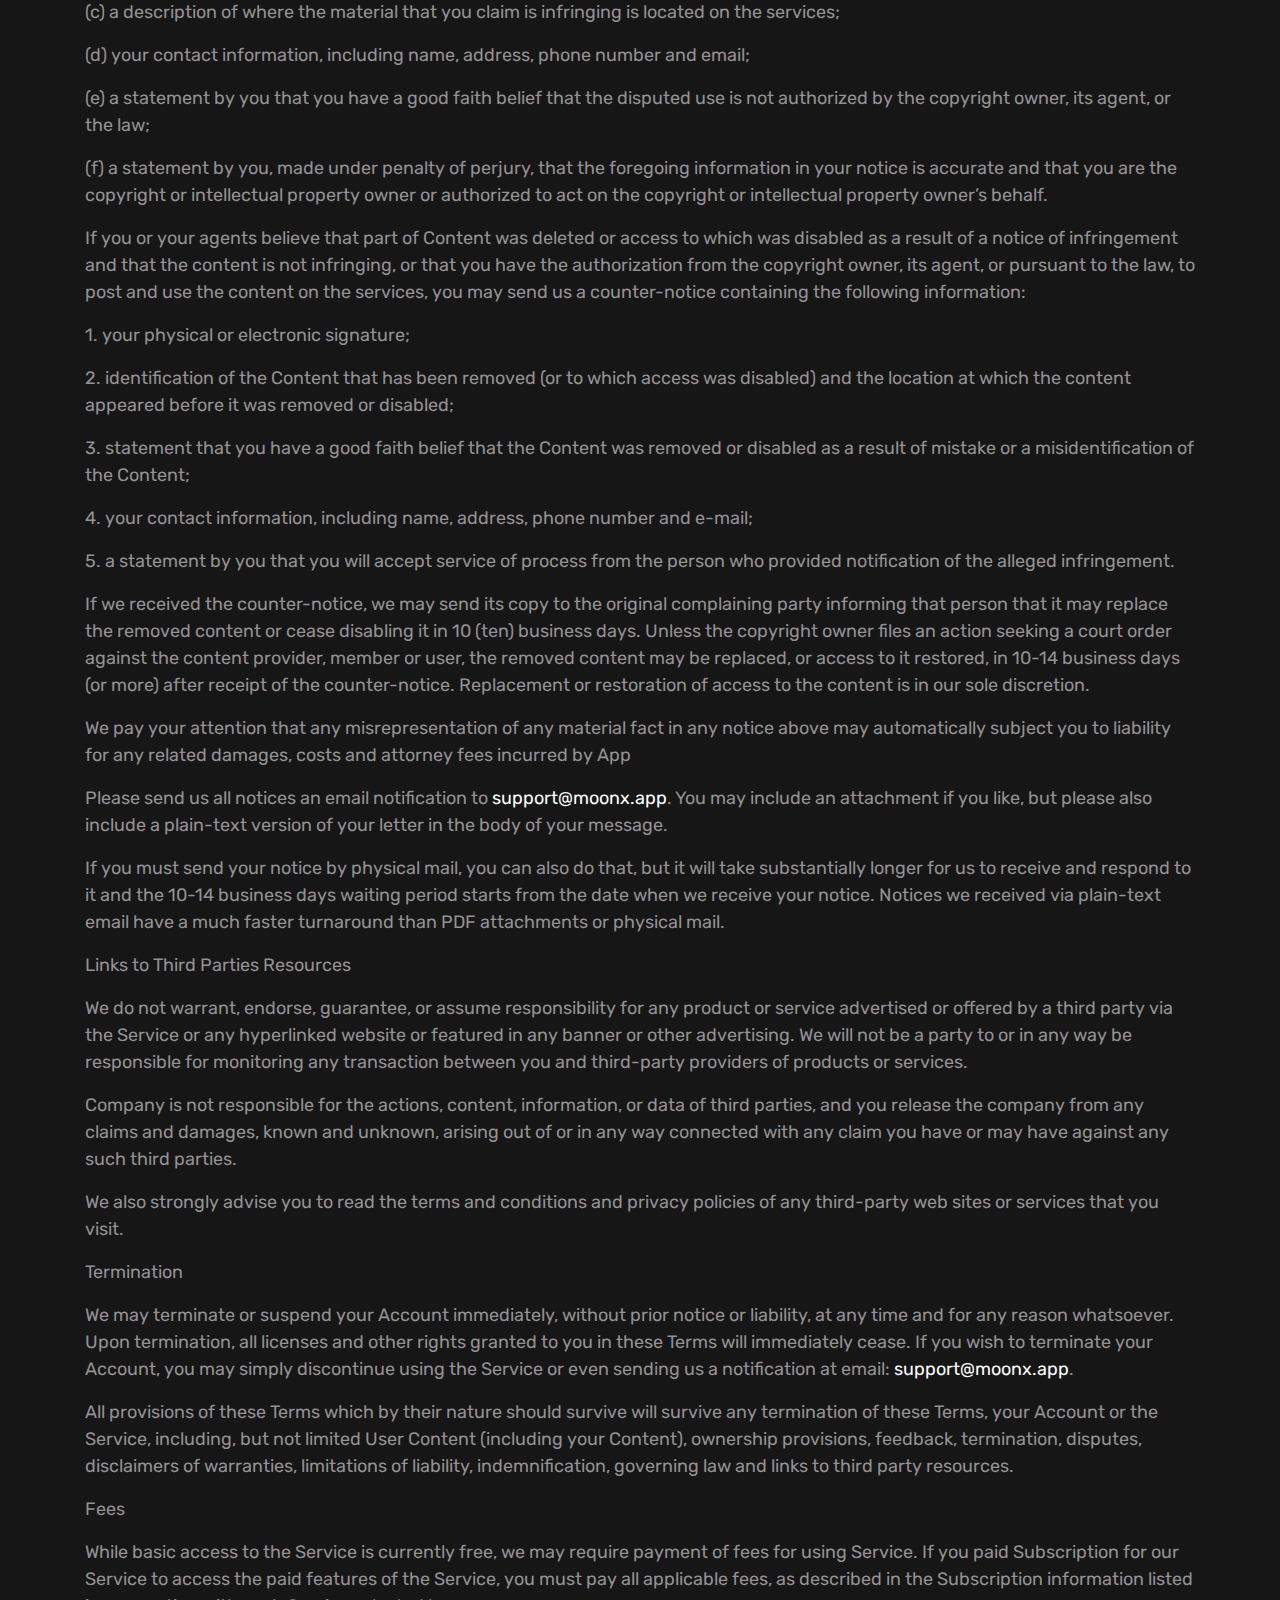
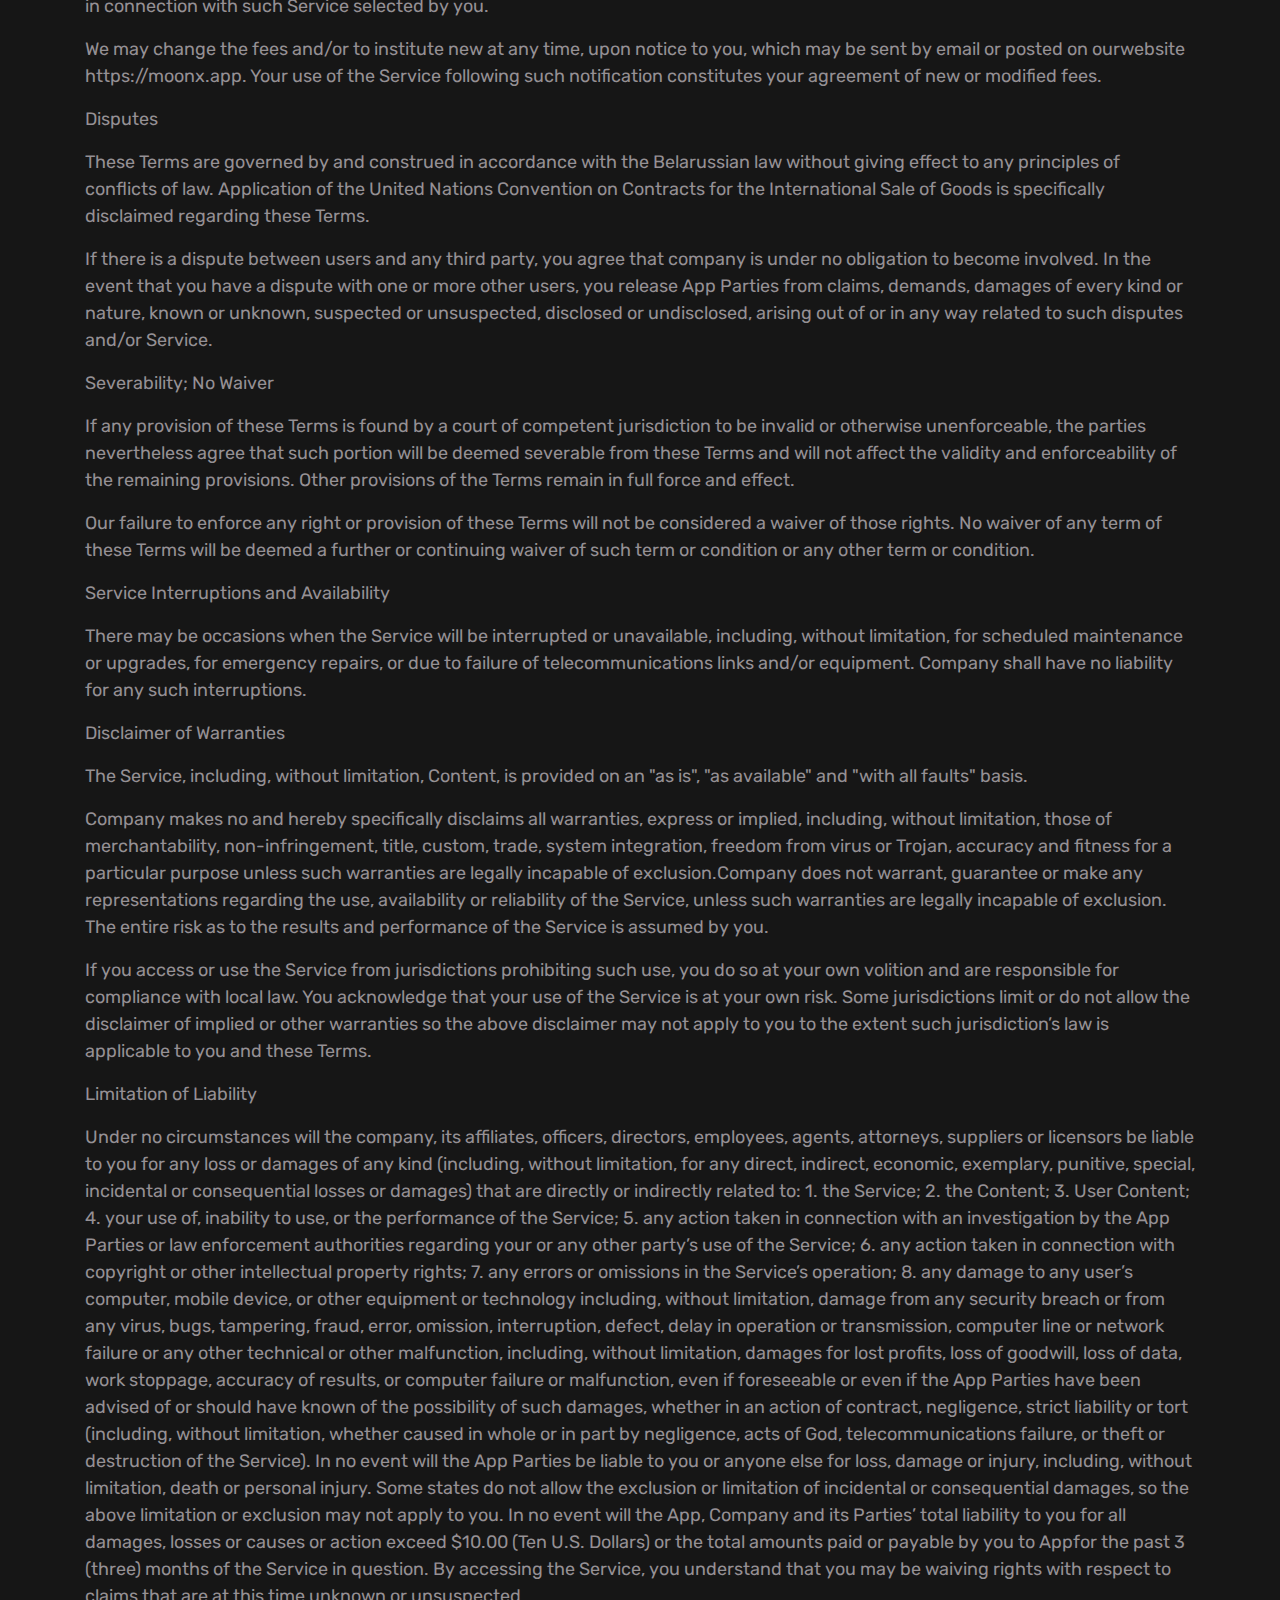
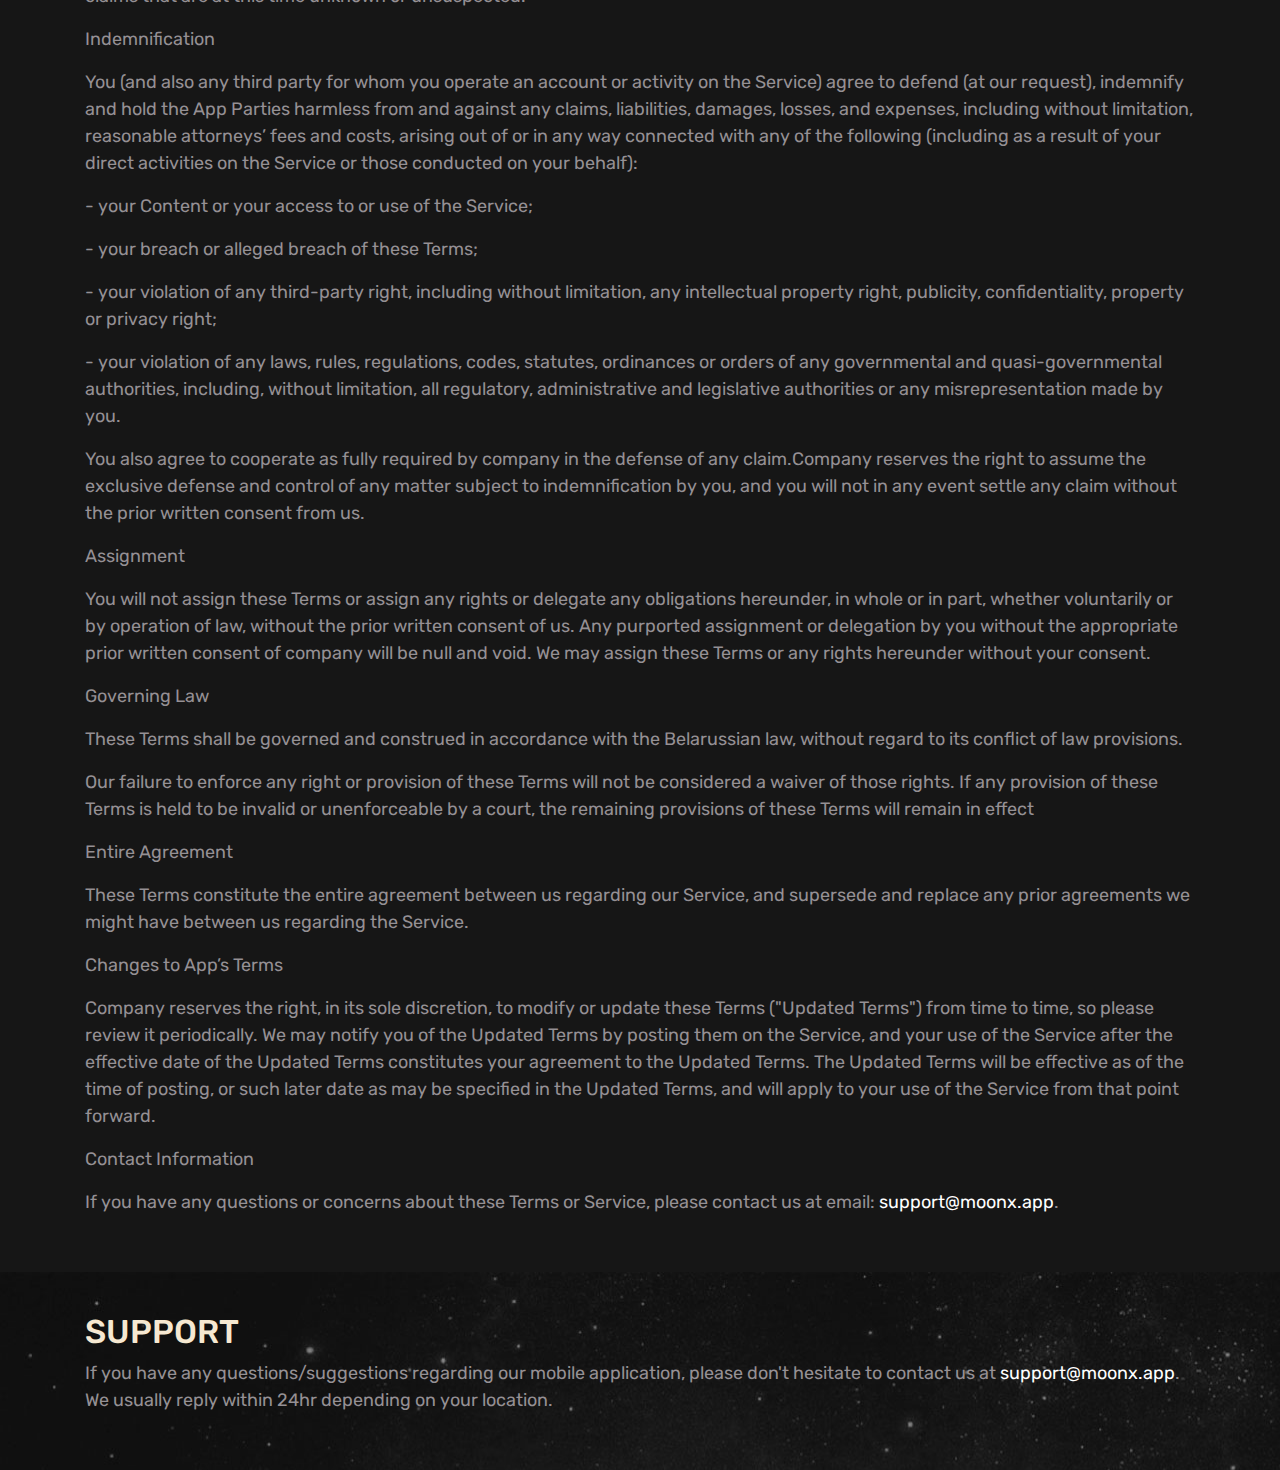
==== commit 804de556: "Add files via upload" ====
--- a/privacy.html
+++ b/privacy.html
@@ -296,7 +296,7 @@
 
     <div class="section bg-gradient">
         <div class="container" id="support">
-            
+           <h3>SUPPORT</h3> 
 <p>
 If you have any questions/suggestions regarding our mobile application, please don't hesitate to contact us at <a href="mailto:support@moonx.app">support@moonx.app</a>. We usually reply within 24hr depending on your location.
 </p>
